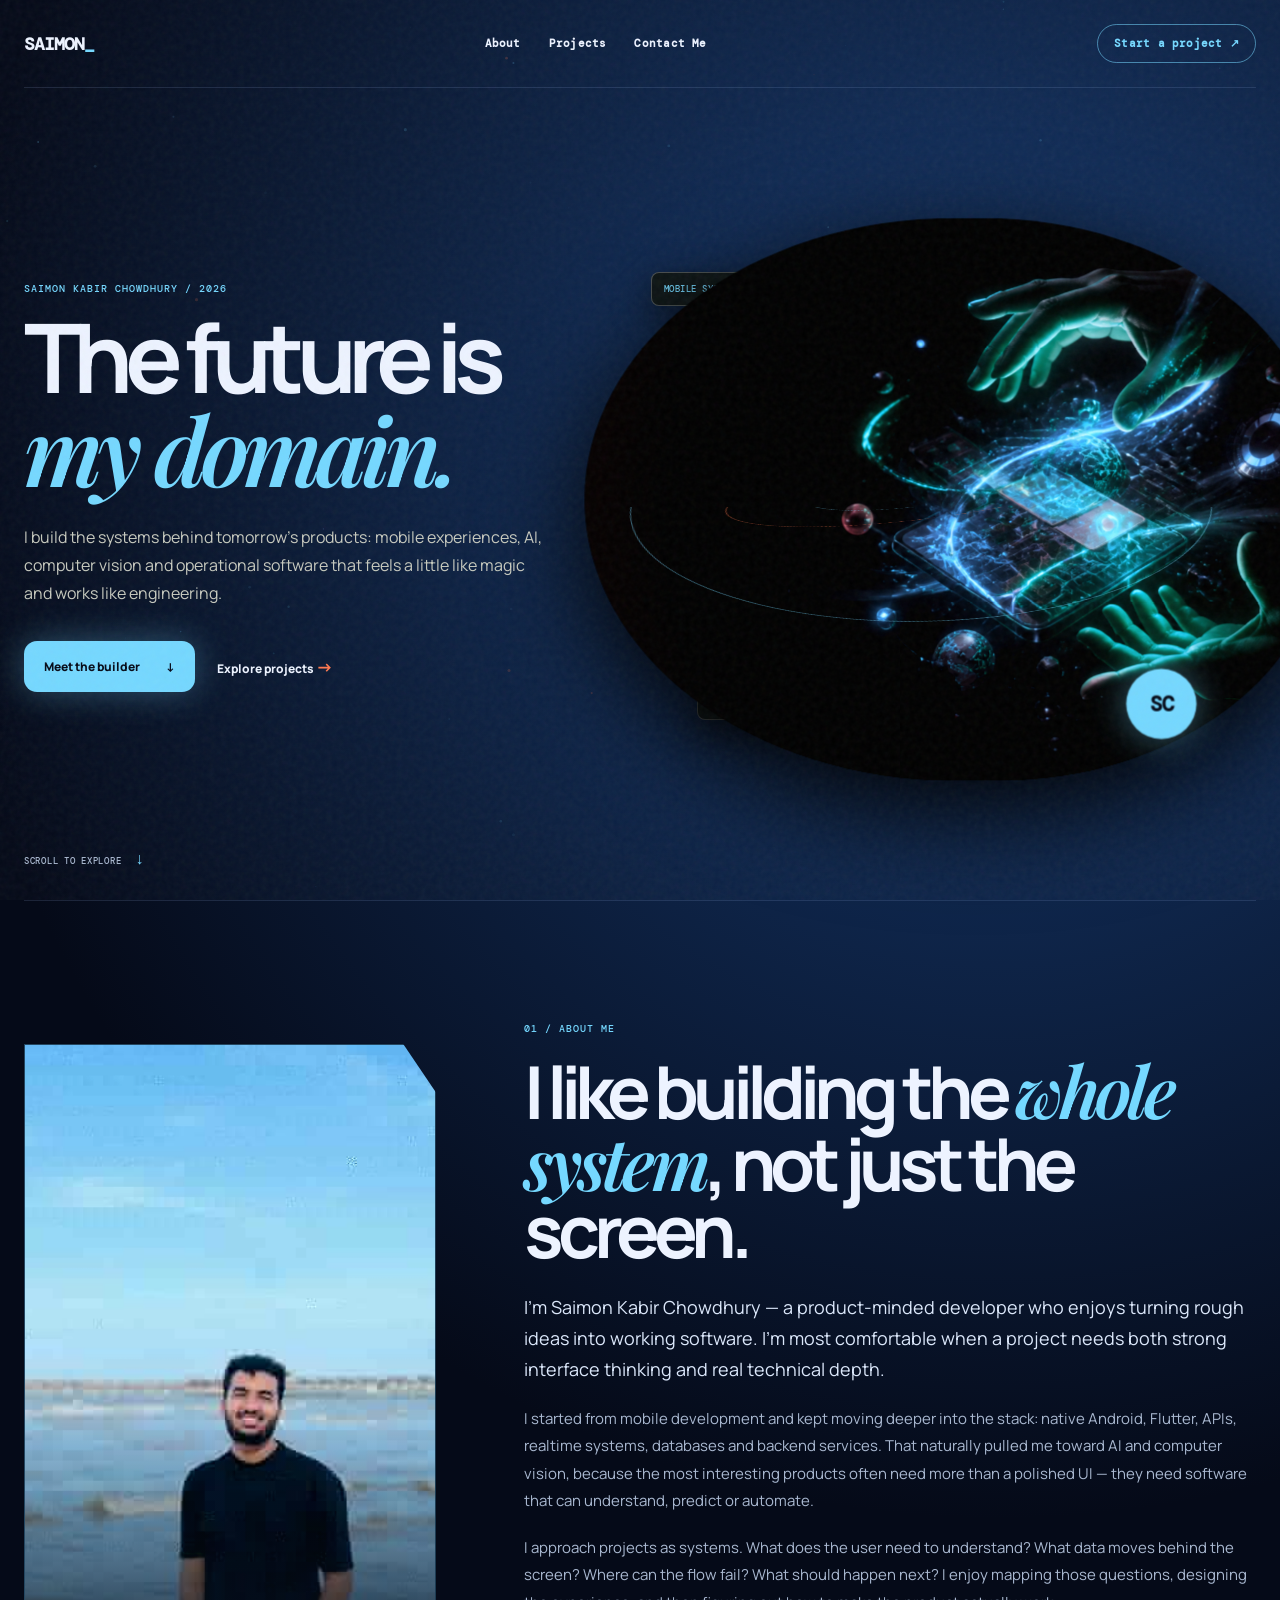
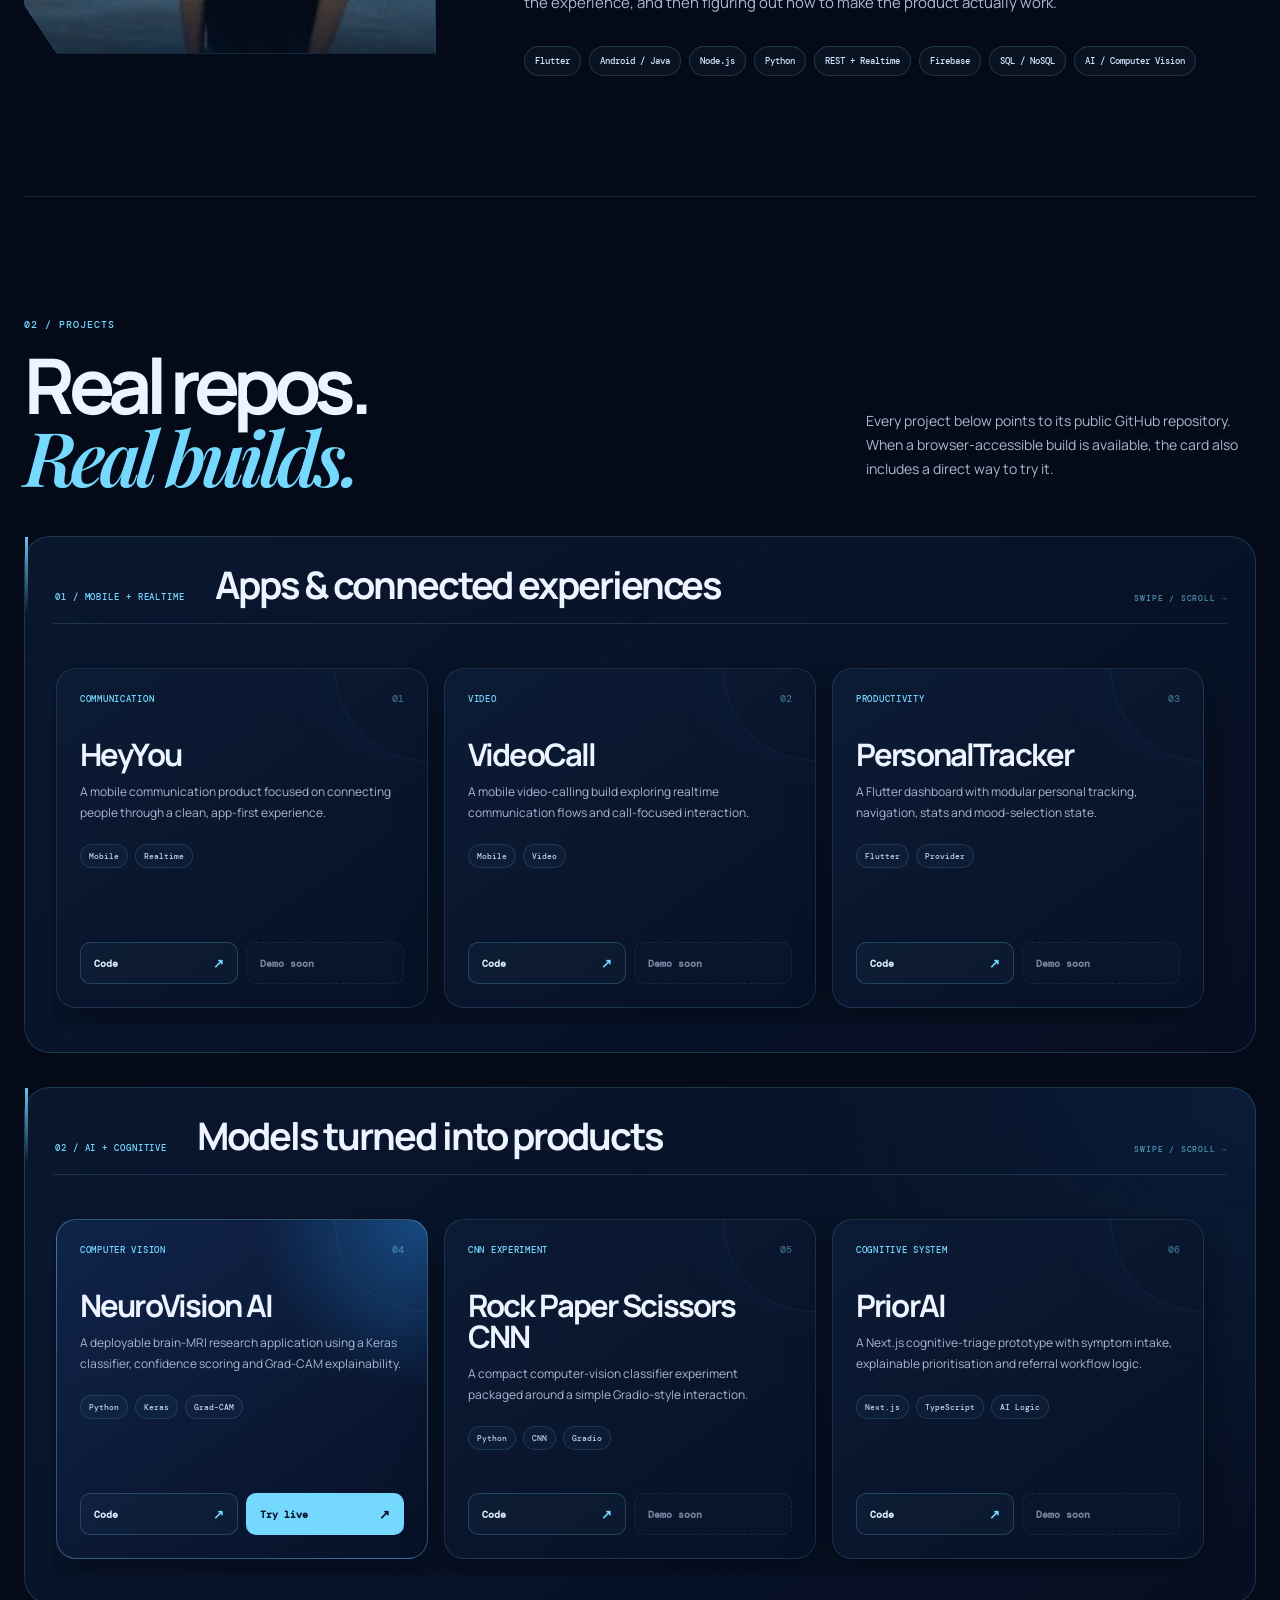
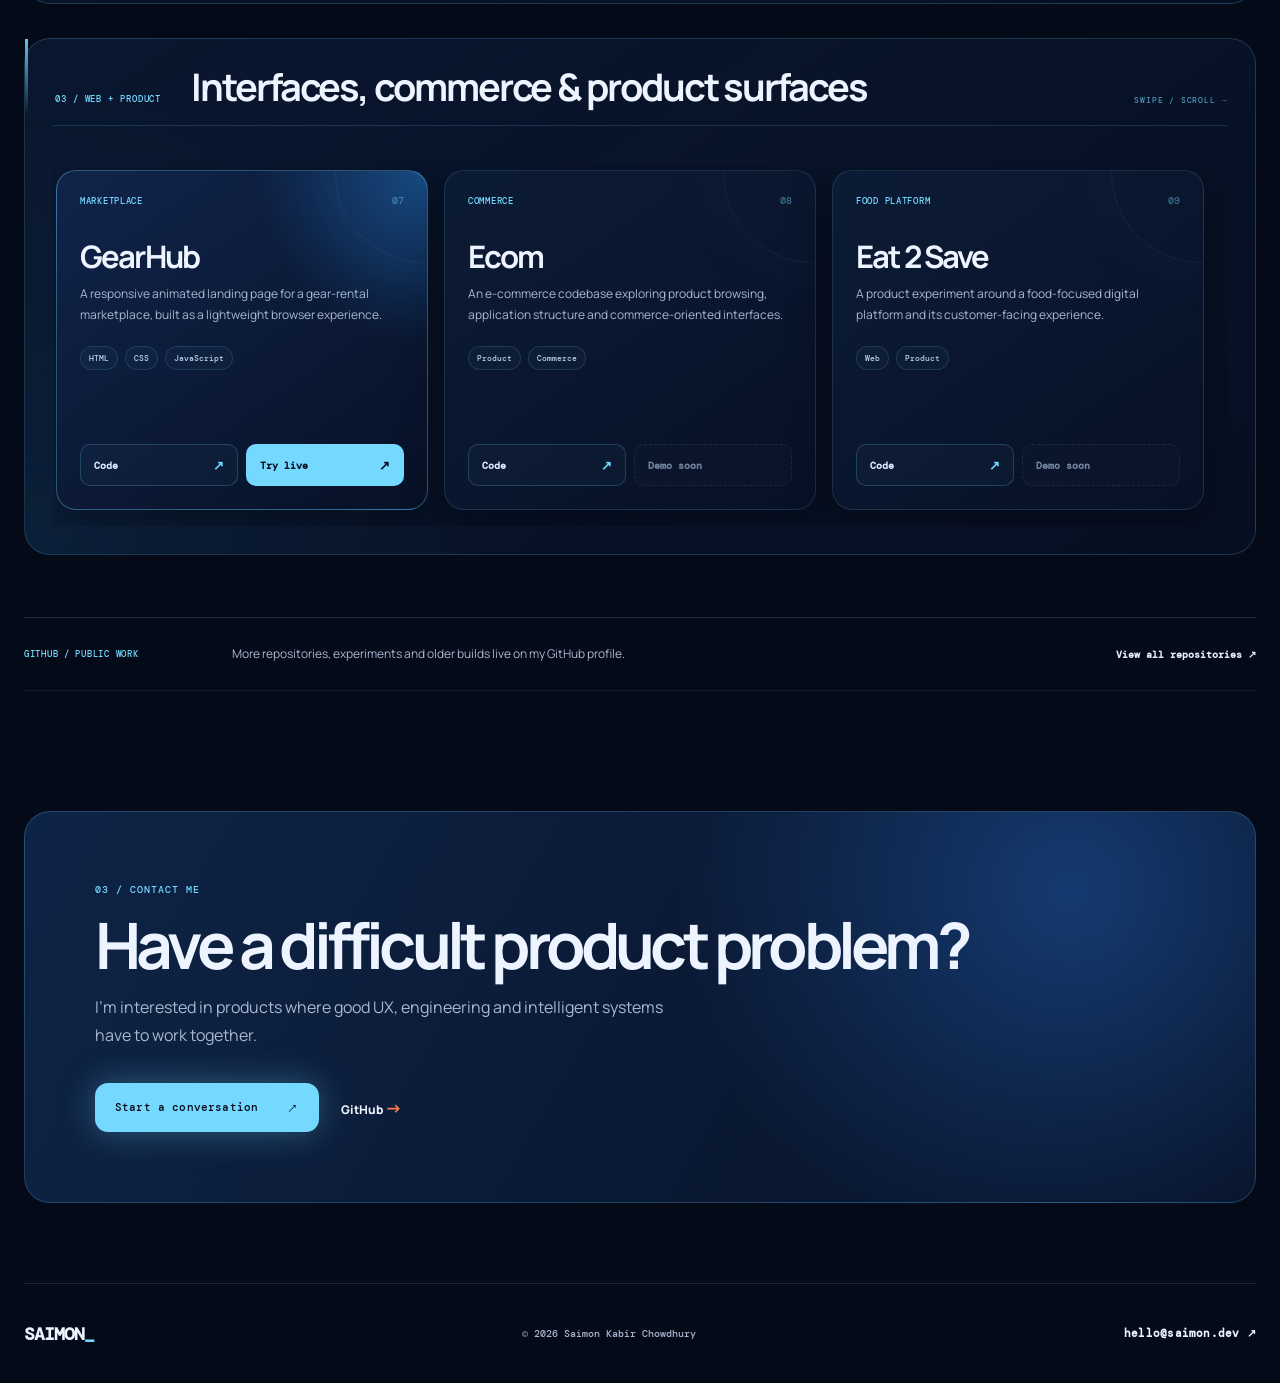
==== index.html @ 830ec218 "Replace SwiftRide nav with Contact Me section" ====
<!doctype html>
<html lang="en">
  <head>
    <meta charset="UTF-8" />
    <meta name="viewport" content="width=device-width, initial-scale=1.0" />
    <meta name="description" content="Saimon Kabir Chowdhury — product systems, mobile engineering, AI and computer vision." />
    <title>Saimon Kabir Chowdhury — The future, made tangible.</title>
    <link rel="preconnect" href="https://fonts.googleapis.com" />
    <link rel="preconnect" href="https://fonts.gstatic.com" crossorigin />
    <link href="https://fonts.googleapis.com/css2?family=DM+Mono:wght@400;500&family=Manrope:wght@400;500;600;700;800&family=Playfair+Display:ital,wght@0,600;1,600&display=swap" rel="stylesheet" />
    <link rel="stylesheet" href="styles.css" />
    <link rel="stylesheet" href="theme.css" />
    <link rel="stylesheet" href="portfolio.css" />
    <link rel="stylesheet" href="penpot-theme.css" />
    <link rel="stylesheet" href="site-fixes.css?v=3" />
    <link rel="stylesheet" href="about-home.css?v=2" />
  </head>
  <body>
    <canvas id="magic-field" aria-hidden="true"></canvas>
    <div class="grain" aria-hidden="true"></div>

    <header class="nav shell">
      <a class="brand" href="#top">SAIMON<span>_</span></a>
      <nav aria-label="Primary navigation">
        <a href="#about">About</a>
        <a href="#projects">Projects</a>
        <a href="#contact">Contact Me</a>
      </nav>
      <a class="nav-cta" href="mailto:hello@saimon.dev">Start a project ↗</a>
    </header>

    <main id="top">
      <section class="hero shell">
        <div class="hero-copy reveal">
          <p class="eyebrow">SAIMON KABIR CHOWDHURY / 2026</p>
          <h1>The future is<br /><em>my domain.</em></h1>
          <p>I build the systems behind tomorrow’s products: mobile experiences, AI, computer vision and operational software that feels a little like magic and works like engineering.</p>
          <div class="hero-actions">
            <a class="button primary" href="#about">Meet the builder <span>↓</span></a>
            <a class="text-link" href="#projects">Explore projects <span>→</span></a>
          </div>
        </div>
        <div class="hero-portal reveal" data-tilt>
          <div class="portal-rings"></div>
          <div class="portal-image"></div>
          <div class="portal-chip chip-one">MOBILE SYSTEMS</div>
          <div class="portal-chip chip-two">APPLIED AI</div>
          <div class="portal-chip chip-three">COMPUTER VISION</div>
          <div class="portal-mark">SC</div>
        </div>
        <div class="scroll-cue">SCROLL TO EXPLORE <span>↓</span></div>
      </section>

      <section id="about" class="story-section shell">
        <div class="story-visual reveal" aria-label="Saimon working, coding and solving product problems">
          <figure class="story-shot story-shot-main">
            <img src="assets/saimon-profile-blue.jpg" alt="Saimon Kabir Chowdhury" />
            <figcaption><span>01</span> Builder</figcaption>
          </figure>
          <figure class="story-shot story-shot-code">
            <img src="assets/about-coding.jpg" alt="Saimon coding in a dark workspace" />
            <figcaption><span>02</span> Build</figcaption>
          </figure>
          <figure class="story-shot story-shot-think">
            <img src="assets/about-problem-solving.jpg" alt="Saimon sketching and solving a systems problem" />
            <figcaption><span>03</span> Solve</figcaption>
          </figure>
          <div class="story-crosshair" aria-hidden="true"></div>
        </div>

        <div class="story-copy reveal">
          <p class="eyebrow">01 / ABOUT ME</p>
          <h2>I like building the <em>whole system</em>, not just the screen.</h2>
          <p class="story-lead">I’m Saimon Kabir Chowdhury — a product-minded developer who enjoys turning rough ideas into working software. I’m most comfortable when a project needs both strong interface thinking and real technical depth.</p>
          <p>I started from mobile development and kept moving deeper into the stack: native Android, Flutter, APIs, realtime systems, databases and backend services. That naturally pulled me toward AI and computer vision, because the most interesting products often need more than a polished UI — they need software that can understand, predict or automate.</p>
          <p>I approach projects as systems. What does the user need to understand? What data moves behind the screen? Where can the flow fail? What should happen next? I enjoy mapping those questions, designing the experience, and then figuring out how to make the product actually work.</p>

          <div class="story-stack" aria-label="Core technologies">
            <span>Flutter</span><span>Android / Java</span><span>Node.js</span><span>Python</span><span>REST + Realtime</span><span>Firebase</span><span>SQL / NoSQL</span><span>AI / Computer Vision</span>
          </div>

          <div class="story-principles">
            <div><b>Product first</b><span>Start with the decision the user is trying to make.</span></div>
            <div><b>Systems thinking</b><span>Connect interface, data, logic and operations.</span></div>
            <div><b>Useful AI</b><span>Use intelligence where it makes the product clearer or more capable.</span></div>
          </div>
        </div>
      </section>

      <section id="projects" class="projects-home shell">
        <div class="section-intro reveal">
          <div>
            <p class="eyebrow">02 / PROJECTS</p>
            <h2>Real repos.<br /><em>Real builds.</em></h2>
          </div>
          <p>Every project below points to its public GitHub repository. When a browser-accessible build is available, the card also includes a direct way to try it.</p>
        </div>

        <div class="project-lanes">
          <section class="project-lane reveal">
            <div class="project-lane-head">
              <span>01 / MOBILE + REALTIME</span>
              <h3>Apps &amp; connected experiences</h3>
            </div>
            <div class="repo-card-grid">
              <article class="repo-card">
                <div class="repo-card-top"><span>COMMUNICATION</span><b>01</b></div>
                <h4>HeyYou</h4>
                <p>A mobile communication product focused on connecting people through a clean, app-first experience.</p>
                <div class="repo-tags"><span>Mobile</span><span>Realtime</span></div>
                <div class="repo-actions">
                  <a href="https://github.com/SaimonKabirChowdhury/HeyYou" target="_blank" rel="noreferrer">Code <span>↗</span></a>
                  <span class="repo-action-disabled">Demo soon</span>
                </div>
              </article>

              <article class="repo-card">
                <div class="repo-card-top"><span>VIDEO</span><b>02</b></div>
                <h4>VideoCall</h4>
                <p>A mobile video-calling build exploring realtime communication flows and call-focused interaction.</p>
                <div class="repo-tags"><span>Mobile</span><span>Video</span></div>
                <div class="repo-actions">
                  <a href="https://github.com/SaimonKabirChowdhury/VideoCall" target="_blank" rel="noreferrer">Code <span>↗</span></a>
                  <span class="repo-action-disabled">Demo soon</span>
                </div>
              </article>

              <article class="repo-card">
                <div class="repo-card-top"><span>PRODUCTIVITY</span><b>03</b></div>
                <h4>PersonalTracker</h4>
                <p>A Flutter dashboard with modular personal tracking, navigation, stats and mood-selection state.</p>
                <div class="repo-tags"><span>Flutter</span><span>Provider</span></div>
                <div class="repo-actions">
                  <a href="https://github.com/SaimonKabirChowdhury/PersonalTracker" target="_blank" rel="noreferrer">Code <span>↗</span></a>
                  <span class="repo-action-disabled">Demo soon</span>
                </div>
              </article>
            </div>
          </section>

          <section class="project-lane reveal">
            <div class="project-lane-head">
              <span>02 / AI + COGNITIVE</span>
              <h3>Models turned into products</h3>
            </div>
            <div class="repo-card-grid">
              <article class="repo-card repo-card-featured">
                <div class="repo-card-top"><span>COMPUTER VISION</span><b>04</b></div>
                <h4>NeuroVision AI</h4>
                <p>A deployable brain-MRI research application using a Keras classifier, confidence scoring and Grad-CAM explainability.</p>
                <div class="repo-tags"><span>Python</span><span>Keras</span><span>Grad-CAM</span></div>
                <div class="repo-actions">
                  <a href="https://github.com/SaimonKabirChowdhury/Brain-MRI" target="_blank" rel="noreferrer">Code <span>↗</span></a>
                  <a class="repo-action-live" href="https://brain-mri-6gtmdqdrmrgwaatrljnrlt.streamlit.app/" target="_blank" rel="noreferrer">Try live <span>↗</span></a>
                </div>
              </article>

              <article class="repo-card">
                <div class="repo-card-top"><span>CNN EXPERIMENT</span><b>05</b></div>
                <h4>Rock Paper Scissors CNN</h4>
                <p>A compact computer-vision classifier experiment packaged around a simple Gradio-style interaction.</p>
                <div class="repo-tags"><span>Python</span><span>CNN</span><span>Gradio</span></div>
                <div class="repo-actions">
                  <a href="https://github.com/SaimonKabirChowdhury/RockPaperScissorCnn" target="_blank" rel="noreferrer">Code <span>↗</span></a>
                  <span class="repo-action-disabled">Demo soon</span>
                </div>
              </article>

              <article class="repo-card">
                <div class="repo-card-top"><span>COGNITIVE SYSTEM</span><b>06</b></div>
                <h4>PriorAI</h4>
                <p>A Next.js cognitive-triage prototype with symptom intake, explainable prioritisation and referral workflow logic.</p>
                <div class="repo-tags"><span>Next.js</span><span>TypeScript</span><span>AI Logic</span></div>
                <div class="repo-actions">
                  <a href="https://github.com/SaimonKabirChowdhury/PriorAI-NextJS" target="_blank" rel="noreferrer">Code <span>↗</span></a>
                  <span class="repo-action-disabled">Demo soon</span>
                </div>
              </article>
            </div>
          </section>

          <section class="project-lane reveal">
            <div class="project-lane-head">
              <span>03 / WEB + PRODUCT</span>
              <h3>Interfaces, commerce &amp; product surfaces</h3>
            </div>
            <div class="repo-card-grid">
              <article class="repo-card repo-card-featured">
                <div class="repo-card-top"><span>MARKETPLACE</span><b>07</b></div>
                <h4>GearHub</h4>
                <p>A responsive animated landing page for a gear-rental marketplace, built as a lightweight browser experience.</p>
                <div class="repo-tags"><span>HTML</span><span>CSS</span><span>JavaScript</span></div>
                <div class="repo-actions">
                  <a href="https://github.com/SaimonKabirChowdhury/GearHub" target="_blank" rel="noreferrer">Code <span>↗</span></a>
                  <a class="repo-action-live" href="https://raw.githack.com/SaimonKabirChowdhury/GearHub/main/index.html" target="_blank" rel="noreferrer">Try live <span>↗</span></a>
                </div>
              </article>

              <article class="repo-card">
                <div class="repo-card-top"><span>COMMERCE</span><b>08</b></div>
                <h4>Ecom</h4>
                <p>An e-commerce codebase exploring product browsing, application structure and commerce-oriented interfaces.</p>
                <div class="repo-tags"><span>Product</span><span>Commerce</span></div>
                <div class="repo-actions">
                  <a href="https://github.com/SaimonKabirChowdhury/Ecom" target="_blank" rel="noreferrer">Code <span>↗</span></a>
                  <span class="repo-action-disabled">Demo soon</span>
                </div>
              </article>

              <article class="repo-card">
                <div class="repo-card-top"><span>FOOD PLATFORM</span><b>09</b></div>
                <h4>Eat 2 Save</h4>
                <p>A product experiment around a food-focused digital platform and its customer-facing experience.</p>
                <div class="repo-tags"><span>Web</span><span>Product</span></div>
                <div class="repo-actions">
                  <a href="https://github.com/SaimonKabirChowdhury/eat-2-save" target="_blank" rel="noreferrer">Code <span>↗</span></a>
                  <span class="repo-action-disabled">Demo soon</span>
                </div>
              </article>
            </div>
          </section>
        </div>

        <div class="github-note reveal">
          <span>GITHUB / PUBLIC WORK</span>
          <p>More repositories, experiments and older builds live on my GitHub profile.</p>
          <a href="https://github.com/SaimonKabirChowdhury" target="_blank" rel="noreferrer">View all repositories ↗</a>
        </div>
      </section>

      <section id="contact" class="home-cta shell reveal">
        <p class="eyebrow">03 / CONTACT ME</p>
        <h2>Have a difficult product problem?</h2>
        <p>I’m interested in products where good UX, engineering and intelligent systems have to work together.</p>
        <div class="hero-actions">
          <a class="button primary" href="mailto:hello@saimon.dev">Start a conversation <span>↗</span></a>
          <a class="text-link" href="https://github.com/SaimonKabirChowdhury">GitHub <span>→</span></a>
        </div>
      </section>
    </main>

    <footer class="shell">
      <a class="brand" href="#top">SAIMON<span>_</span></a>
      <p>© 2026 Saimon Kabir Chowdhury</p>
      <a href="mailto:hello@saimon.dev">hello@saimon.dev ↗</a>
    </footer>

    <script src="script.js?v=3"></script>
  </body>
</html>
---- styles.css ----
:root{--void:#070906;--panel:#10150e;--paper:#e9e6dc;--acid:#dfff31;--orange:#ff6a24;--blue:#8dc4ff;--line:#ffffff20;--muted:#a9aea0}*{box-sizing:border-box}html{scroll-behavior:smooth}body{margin:0;background:var(--void);color:var(--paper);font-family:Manrope,Arial,sans-serif;overflow-x:hidden}#magic-field{position:fixed;inset:0;width:100%;height:100%;pointer-events:none;z-index:-2;opacity:.55}.grain{position:fixed;inset:0;z-index:20;pointer-events:none;opacity:.16;background-image:url("data:image/svg+xml,%3Csvg viewBox='0 0 180 180' xmlns='http://www.w3.org/2000/svg'%3E%3Cfilter id='n'%3E%3CfeTurbulence type='fractalNoise' baseFrequency='.85' numOctaves='3' stitchTiles='stitch'/%3E%3C/filter%3E%3Crect width='100%25' height='100%25' filter='url(%23n)' opacity='.32'/%3E%3C/svg%3E")}.shell{width:min(1240px,calc(100% - 48px));margin:auto}.nav{height:88px;display:flex;justify-content:space-between;align-items:center;border-bottom:1px solid var(--line);position:relative;z-index:10}.brand{font:700 18px/1 "DM Mono",monospace;letter-spacing:-1px;color:var(--paper);text-decoration:none}.brand span{color:var(--acid)}nav{display:flex;gap:28px}nav a,.nav-cta,footer a{font:700 11px/1.2 "DM Mono",monospace;letter-spacing:.02em;color:var(--paper);text-decoration:none}.nav-cta{border:1px solid #dfff3180;padding:12px 16px;border-radius:99px;color:var(--acid)}.hero{min-height:calc(100vh - 88px);display:grid;grid-template-columns:.92fr 1.08fr;align-items:center;position:relative;padding:55px 0 70px}.eyebrow{margin:0 0 18px;color:var(--acid);font:500 10px/1.5 "DM Mono",monospace;letter-spacing:.1em}.hero h1{font-size:clamp(55px,7.5vw,108px);line-height:.9;letter-spacing:-.09em;margin:0 0 28px;position:relative;z-index:2}.hero h1 em,.manifesto h2 em,.section-intro h2 em,.about h2 em{font:italic 600 .98em/1 "Playfair Display",Georgia,serif;letter-spacing:-.065em;color:var(--acid)}.hero-copy>p:not(.eyebrow){max-width:520px;color:#c7cabf;font-size:16px;line-height:1.75;position:relative;z-index:2}.hero-actions{display:flex;gap:22px;align-items:center;margin-top:34px;position:relative;z-index:2}.button{display:inline-flex;gap:26px;align-items:center;padding:17px 20px;border-radius:13px;text-decoration:none;font-size:12px;font-weight:800}.primary{background:var(--acid);color:var(--void);box-shadow:0 0 35px #dfff3140}.text-link{color:var(--paper);font-size:12px;font-weight:800;text-decoration:none}.text-link span{color:var(--orange);font-size:17px}.hero-portal{height:630px;position:relative;perspective:1200px;transform-style:preserve-3d}.portal-image{position:absolute;inset:9% -8% 5% 1%;background:linear-gradient(90deg,var(--void) 0%,transparent 32%),url('assets/hero-domain-magic.png') 65% center/cover;border-radius:50% 46% 44% 50%;filter:saturate(1.12) contrast(1.06);transform:translateZ(45px);box-shadow:inset 0 0 90px var(--void),0 30px 100px #000}.portal-rings,.portal-rings:before,.portal-rings:after{position:absolute;inset:7%;border:1px solid #dfff3150;border-radius:50%;content:"";transform:rotateX(67deg) rotateZ(-18deg);animation:orbit 15s linear infinite}.portal-rings:before{inset:15%;animation-duration:10s;border-color:#ff6a2460}.portal-rings:after{inset:29%;animation-direction:reverse;animation-duration:7s}.portal-chip{position:absolute;border:1px solid #ffffff42;background:#10150ed6;backdrop-filter:blur(10px);padding:10px 12px;border-radius:8px;color:var(--acid);font:500 9px "DM Mono",monospace;letter-spacing:.06em;z-index:2;box-shadow:0 12px 35px #0008}.chip-one{top:16%;left:9%;animation:float 4s ease-in-out infinite}.chip-two{right:0;top:45%;animation:float 4.5s ease-in-out -1.5s infinite}.chip-three{bottom:13%;left:16%;color:var(--orange);animation:float 5.5s ease-in-out -.6s infinite}.portal-mark{position:absolute;right:12%;bottom:13%;width:65px;height:65px;border-radius:50%;display:grid;place-items:center;background:var(--acid);color:var(--void);font:700 19px "DM Mono",monospace;z-index:3;transform:translateZ(90px);box-shadow:0 0 36px #dfff3177}.scroll-cue{position:absolute;bottom:31px;left:0;font:500 9px "DM Mono",monospace;letter-spacing:.08em;color:var(--muted)}.scroll-cue span{color:var(--acid);font-size:16px;margin-left:8px}.manifesto{padding:175px 0 135px;border-top:1px solid var(--line)}.manifesto h2{font-size:clamp(44px,6.8vw,94px);letter-spacing:-.08em;line-height:.94;margin:0;max-width:1050px}.manifesto-copy{max-width:535px;margin:45px 0 0 auto;color:var(--muted);line-height:1.8;font-size:16px}.case-study{padding:110px 0;border-top:1px solid var(--line)}.section-intro{display:flex;justify-content:space-between;gap:40px;align-items:flex-end;margin-bottom:42px}.section-intro h2{font-size:clamp(48px,6vw,82px);line-height:.9;letter-spacing:-.08em;margin:0}.section-intro h2 span{color:var(--acid);font-size:.22em;vertical-align:top;margin-left:7px}.section-intro>p{max-width:390px;line-height:1.7;color:var(--muted);font-size:14px}.case-hero{position:relative;overflow:hidden;min-height:385px;padding:50px;border:1px solid #dfff3145;border-radius:25px;background:radial-gradient(circle at 77% 50%,#334114 0%,#151b0f 29%,#0d100b 65%);transform-style:preserve-3d}.case-hero-copy{max-width:500px;position:relative;z-index:2;transform:translateZ(30px)}.case-kicker{font:500 10px "DM Mono",monospace;color:var(--acid);letter-spacing:.08em}.case-hero h3{font-size:clamp(34px,4.4vw,64px);letter-spacing:-.07em;line-height:.95;margin:18px 0}.case-hero p:not(.case-kicker){color:#c7cabf;line-height:1.7;font-size:14px}.tags{display:flex;flex-wrap:wrap;gap:7px;margin-top:25px}.tags span{border:1px solid #ffffff2e;border-radius:99px;padding:7px 9px;font:500 9px "DM Mono",monospace;color:#c7cabf}.mini-map{position:absolute;right:3%;top:8%;width:46%;height:90%;background-color:#b6bcb0;background-image:linear-gradient(28deg,transparent 0 40%,#f4f0e3 41% 46%,transparent 47% 100%),linear-gradient(115deg,transparent 0 43%,#f4f0e3 44% 49%,transparent 50% 100%),linear-gradient(160deg,transparent 0 54%,#dfeb5c 55% 58%,transparent 59% 100%);transform:rotate(-8deg) translateZ(12px);border-radius:35px;opacity:.85}.mini-map:after{content:"";position:absolute;inset:15%;border:3px solid var(--orange);border-color:var(--orange) transparent transparent var(--orange);border-radius:65% 34% 50% 38%;transform:rotate(22deg)}.pin{position:absolute;width:25px;height:25px;border-radius:50% 50% 50% 0;transform:rotate(-45deg);z-index:2}.rider-pin{background:var(--orange);top:30%;right:28%}.driver-pin{background:var(--acid);bottom:22%;left:29%}.map-label{position:absolute;left:26%;top:37%;padding:10px 13px;background:#0d100bdc;color:var(--acid);font:500 9px "DM Mono",monospace;border-radius:9px;z-index:3}.map-label b{color:#fff;font-size:11px}.case-grid{display:grid;grid-template-columns:repeat(3,1fr);margin:20px 0 110px;border:1px solid var(--line);border-radius:20px;overflow:hidden}.case-grid article{padding:28px;min-height:200px;border-right:1px solid var(--line)}.case-grid article:last-child{border:0}.case-grid b{color:var(--orange);font:500 12px "DM Mono",monospace}.case-grid h3{margin:42px 0 10px;font-size:21px;letter-spacing:-.05em}.case-grid p{margin:0;font-size:13px;line-height:1.7;color:var(--muted)}.screen-heading{max-width:670px;margin-bottom:45px}.screen-heading h3{font-size:clamp(34px,4vw,55px);letter-spacing:-.07em;line-height:.95;margin:0 0 18px}.screen-heading>p:last-child{color:var(--muted);font-size:14px;line-height:1.7}.screen-gallery{display:grid;grid-template-columns:repeat(3,1fr);gap:38px 20px;perspective:1200px}.phone-wrap{min-width:0}.phone-wrap>p{font:500 9px "DM Mono",monospace;letter-spacing:.07em;color:var(--acid);margin:0 0 10px}.phone-wrap>strong{display:block;margin-top:13px;font-size:13px;letter-spacing:-.02em}.phone{height:470px;border:7px solid #30352c;border-radius:30px;overflow:hidden;background:#f3f1e9;color:#171a16;box-shadow:0 28px 45px #0008;position:relative}.phone-top{padding:11px 16px 6px;font:500 8px "DM Mono",monospace;display:flex;justify-content:space-between}.phone h4{font-size:22px;letter-spacing:-.07em;margin:19px 18px}.phone small{margin:23px 18px 9px;display:block;font:500 8px "DM Mono",monospace;color:#5d6856}.searchbar{margin:0 15px;padding:14px;border:1px solid #ccd0c5;border-radius:11px;color:#677162;font-size:11px}.place{margin:0 18px;padding:13px 0;border-bottom:1px solid #d8dbd2;font-size:11px;font-weight:700;line-height:1.6}.place em{font-style:normal;font-weight:400;color:#6e776c;font-size:9px}.bottom-tabs{position:absolute;bottom:0;width:100%;display:flex;justify-content:space-around;padding:14px;background:#fff;border-top:1px solid #dde0d6;font-size:15px}.bottom-tabs b:first-child{color:var(--orange)}.map-phone{background:#eef1e7}.fake-map{height:100%;position:relative;background-color:#c4cabd;background-image:linear-gradient(27deg,transparent 0 41%,#f4f4ed 42% 47%,transparent 48%),linear-gradient(115deg,transparent 0 35%,#f4f4ed 36% 42%,transparent 43%),linear-gradient(0deg,transparent 0 59%,#f4f4ed 60% 65%,transparent 66%)}.road{position:absolute;width:110%;height:7px;background:#f6f4ed;left:-8%;border-radius:99px}.r1{top:40%;transform:rotate(42deg)}.r2{top:61%;transform:rotate(-30deg)}.p-lime{width:18px;height:18px;background:var(--acid);left:34%;top:37%}.p-orange{width:20px;height:20px;background:var(--orange);right:29%;bottom:27%}.ride-sheet{position:absolute;bottom:0;width:100%;background:#fff;border-radius:22px 22px 0 0;padding:15px}.ride-sheet small,.driver-sheet small{margin:0;color:var(--orange)}.ride-sheet h4,.driver-sheet h4{margin:8px 0 13px;font-size:19px}.ride-row{display:flex;justify-content:space-between;border:1px solid #dee2d9;border-radius:10px;padding:10px;margin:7px 0;font-size:10px}.ride-row span{color:#6c756a;font-size:9px}.ride-row.active{border:2px solid var(--acid);background:#f8fbe7}.ride-sheet button,.driver-sheet button,.exception button{border:0;width:100%;margin-top:10px;padding:12px;border-radius:9px;background:var(--acid);font-size:10px;font-weight:800}.darkmap{background-color:#70786d}.car-dot{position:absolute;top:45%;right:27%;width:15px;height:15px;border:4px solid #fff;border-radius:50%;background:#121510;box-shadow:0 0 0 4px #dfff318c}.arrival p,.driver-sheet p{font-size:9px;margin:0;color:#66705e}.avatar{position:absolute;right:20px;top:16px;width:36px;height:36px;border-radius:50%;display:grid;place-items:center;background:var(--orange);color:#fff;font-weight:800}.traffic{background-color:#69735f}.trip-actions{display:flex;justify-content:space-between;text-align:center;font-size:16px}.trip-actions b{display:flex;flex-direction:column;gap:4px;font-size:17px}.trip-actions em{font:500 8px "DM Mono",monospace;font-style:normal}.driver-phone{background:#1d211b;color:#fff}.turn{height:78px;background:#f5f3ea;color:#171a16;padding:18px;font-size:25px;font-weight:800;display:flex;gap:12px}.turn span{font-size:12px}.turn small{margin:0;color:#5b6559;font-size:9px}.driver-map{height:230px;background-color:#3d483a}.nav-arrow{position:absolute;left:48%;top:45%;color:var(--acid);font-size:24px}.driver-sheet{position:absolute;bottom:0;width:100%;padding:16px;background:#171a16}.otp{margin:8px 0;padding:9px;border:1px solid #ffffff3d;border-radius:7px;color:var(--acid);font:500 14px "DM Mono",monospace;letter-spacing:.18em}.ops-panel{height:470px;background:#e8ede4;color:#111510;border:6px solid #30352c;border-radius:17px;overflow:hidden;box-shadow:0 28px 45px #0008}.ops-top{height:47px;background:#111510;color:#fff;display:flex;align-items:center;justify-content:space-between;padding:0 13px;font:500 8px "DM Mono",monospace}.ops-top span{color:var(--acid)}.ops-map{height:270px;position:relative;background-color:#b7c0ae;background-image:linear-gradient(32deg,transparent 0 43%,#fff 44% 49%,transparent 50%),linear-gradient(120deg,transparent 0 37%,#fff 38% 43%,transparent 44%)}.o-pin{position:absolute;width:12px;height:12px;border-radius:50%;background:var(--orange);z-index:2}.o-pin.a{top:26%;left:23%}.o-pin.b{top:58%;left:49%;background:var(--acid)}.o-pin.c{top:40%;right:24%;background:#5779ed}.o-pin.d{bottom:20%;right:38%;background:#111510}.ops-route{position:absolute;width:50%;height:36%;left:27%;top:30%;border:3px dashed var(--orange);border-left:0;border-bottom:0;border-radius:40%;transform:rotate(25deg)}.exception{padding:12px;background:#fff;height:145px;display:flex;flex-direction:column}.exception small{margin:0;color:var(--orange);font:500 8px "DM Mono",monospace}.exception b{font-size:12px;margin:5px 0}.exception span{font-size:8px;color:#64705f}.exception button{width:123px;margin-top:9px;padding:8px}.flow-board{margin-top:120px;padding:43px;border-radius:22px;background:linear-gradient(115deg,#181e14,#10140e);border:1px solid #dfff3138;display:grid;grid-template-columns:.8fr 1.2fr;gap:50px}.flow-board h3{font-size:33px;line-height:1;letter-spacing:-.06em;margin:0}.flow-board ol{list-style:none;padding:0;margin:0;counter-reset:flow}.flow-board li{border-top:1px solid #ffffff25;padding:13px 0;display:grid;grid-template-columns:100px 1fr;gap:15px;color:var(--muted);font-size:12px;line-height:1.6}.flow-board li b{color:var(--acid);font:500 10px "DM Mono",monospace}.archive{padding:125px 0;border-top:1px solid var(--line)}.archive-grid{display:grid;grid-template-columns:repeat(4,1fr);border-top:1px solid var(--line);border-left:1px solid var(--line)}.archive-grid span{padding:18px 12px;border-right:1px solid var(--line);border-bottom:1px solid var(--line);font:500 10px "DM Mono",monospace;color:#b8bcae;transition:.25s}.archive-grid span:hover{background:var(--acid);color:var(--void);transform:translateZ(15px)}.about{padding:55px;margin-bottom:70px;background:var(--orange);color:var(--void);border-radius:28px;display:grid;grid-template-columns:.65fr 1.35fr;gap:60px}.about .eyebrow{color:#1d211b}.about-orb{width:190px;height:190px;display:grid;place-items:center;border:1px solid #12150f;border-radius:50%;font:700 59px "DM Mono",monospace;box-shadow:inset 0 0 50px #fff3}.about h2{font-size:clamp(39px,4.4vw,63px);line-height:.95;letter-spacing:-.08em;margin:0 0 23px}.about h2 em{color:#12150f}.about p:not(.eyebrow){max-width:580px;line-height:1.75;font-size:15px}.about .primary{background:var(--void);color:var(--acid);box-shadow:none}footer{height:100px;display:flex;align-items:center;justify-content:space-between;border-top:1px solid var(--line)}footer p{margin:0;font:500 10px "DM Mono",monospace;color:var(--muted)}.reveal{opacity:0;transform:translateY(24px);transition:opacity .7s ease,transform .7s ease}.reveal.is-visible{opacity:1;transform:none}[data-tilt]{transition:transform .25s ease,box-shadow .25s ease;transform-style:preserve-3d}@keyframes orbit{to{transform:rotateX(67deg) rotateZ(342deg)}}@keyframes float{50%{transform:translateY(-16px) translateX(4px)}}@media(max-width:850px){.hero{grid-template-columns:1fr;padding-top:55px}.hero-portal{height:450px;margin-top:-20px}.portal-image{inset:8% 0 4% 0}.section-intro,.flow-board,.about{grid-template-columns:1fr;display:grid}.section-intro{align-items:start}.section-intro>p{margin:0}.case-grid{margin-bottom:80px}.screen-gallery{grid-template-columns:repeat(2,1fr)}.archive-grid{grid-template-columns:repeat(2,1fr)}}@media(max-width:560px){.shell{width:min(100% - 30px,1240px)}.nav nav{display:none}.nav-cta{font-size:9px;padding:10px}.hero h1{font-size:57px}.hero-portal{height:360px}.portal-chip{transform:scale(.8)}.chip-one{left:0}.chip-two{right:-5%}.manifesto{padding:110px 0 95px}.case-study{padding:85px 0}.case-hero{padding:28px;min-height:470px}.mini-map{width:85%;right:-13%;top:42%;height:55%;opacity:.5}.case-grid,.screen-gallery{grid-template-columns:1fr}.case-grid article{border-right:0;border-bottom:1px solid var(--line);min-height:auto}.case-grid article:last-child{border-bottom:0}.flow-board{padding:28px;gap:30px}.flow-board li{grid-template-columns:76px 1fr}.archive-grid{grid-template-columns:1fr 1fr}.about{padding:30px;gap:30px}.about-orb{width:130px;height:130px;font-size:42px}footer{height:auto;padding:28px 0;gap:17px;flex-wrap:wrap}.hero-actions{flex-wrap:wrap}}
---- theme.css ----
:root{--void:#050a18;--panel:#0b1730;--paper:#edf3ff;--acid:#75d8ff;--orange:#ff7950;--blue:#5b8cff;--line:#a8c8ff24;--muted:#a9b8d0}.nav-cta{border-color:#75d8ff8c}.primary{box-shadow:0 0 35px #75d8ff55}.portal-rings,.portal-rings:before,.portal-rings:after{border-color:#75d8ff70}.portal-rings:before{border-color:#ff795077}.portal-image{filter:hue-rotate(144deg) saturate(.84) contrast(1.12)}.portal-mark{box-shadow:0 0 36px #75d8ff77}.case-hero{border-color:#75d8ff66;background:radial-gradient(circle at 77% 50%,#163a70 0%,#0b1730 35%,#050a18 74%)}.flow-board{background:linear-gradient(115deg,#102c55,#071225);border-color:#75d8ff55}.car-dot{box-shadow:0 0 0 4px #75d8ff8c}.intelligence{padding:115px 0;border-top:1px solid var(--line)}.intelligence-grid{display:grid;grid-template-columns:repeat(3,1fr);gap:18px}.intelligence-grid article{min-height:360px;padding:24px;border:1px solid var(--line);border-radius:20px;background:linear-gradient(145deg,#101d38,#081226);overflow:hidden;position:relative}.intelligence-grid article>span{color:var(--orange);font:500 11px "DM Mono",monospace}.intelligence-grid h3{margin:28px 0 10px;font-size:25px;letter-spacing:-.05em;position:relative}.intelligence-grid p{font-size:13px;line-height:1.7;color:var(--muted);max-width:270px;position:relative}.neural-lines{height:140px;margin-top:20px;background:radial-gradient(circle at 18% 48%,#75d8ff 0 3px,transparent 4px),radial-gradient(circle at 48% 23%,#ff7950 0 3px,transparent 4px),radial-gradient(circle at 75% 60%,#75d8ff 0 4px,transparent 5px),linear-gradient(33deg,transparent 0 43%,#75d8ff 44% 45%,transparent 46%),linear-gradient(147deg,transparent 0 47%,#ff7950 48% 49%,transparent 50%);opacity:.9}.vision-frame{height:140px;margin-top:20px;border:1px solid #75d8ff88;background:linear-gradient(135deg,#173c6e,#071225);position:relative}.vision-frame:before,.vision-frame:after{content:"";position:absolute;width:24px;height:24px;border-color:#75d8ff;border-style:solid}.vision-frame:before{left:13px;top:13px;border-width:2px 0 0 2px}.vision-frame:after{right:13px;bottom:13px;border-width:0 2px 2px 0}.vision-frame i{position:absolute;left:37%;top:29%;width:53px;height:53px;border:2px solid var(--orange);border-radius:50%}.vision-frame b{position:absolute;right:12px;top:13px;color:var(--acid);font:500 10px "DM Mono",monospace}.data-stream{height:140px;margin-top:20px;display:flex;gap:9px;align-items:flex-end;border-bottom:1px solid #75d8ff66}.data-stream i{width:17%;background:linear-gradient(var(--acid),#284e95);border-radius:5px 5px 0 0;animation:pulse-bar 2.4s ease-in-out infinite}.data-stream i:nth-child(1){height:30%;animation-delay:-.5s}.data-stream i:nth-child(2){height:65%;animation-delay:-1.2s}.data-stream i:nth-child(3){height:46%;animation-delay:-.7s}.data-stream i:nth-child(4){height:88%;animation-delay:-1.7s}@keyframes pulse-bar{50%{transform:scaleY(.55);transform-origin:bottom}}.swift-page{background:radial-gradient(circle at 72% 8%,#102f60 0,transparent 27%),var(--void)}.swift-hero{min-height:calc(100vh - 88px);display:grid;grid-template-columns:1fr 1fr;gap:80px;align-items:center;padding:55px 0 85px}.swift-hero .reveal{opacity:1;transform:none}.swift-hero h1{font-size:clamp(52px,7vw,98px);letter-spacing:-.09em;line-height:.9;margin:0 0 25px}.swift-hero h1 em,.swift-brief h2 em,.design-system h2 em{font:italic 600 1em "Playfair Display",serif;color:var(--acid)}.swift-hero>div>p:not(.eyebrow){max-width:520px;color:var(--muted);font-size:16px;line-height:1.75}.swift-hero-phone{justify-self:center;width:300px;position:relative;transform-style:preserve-3d}.swift-hero-phone .phone{height:570px;border-color:#5b75a0;box-shadow:0 35px 100px #01050d}.glow-label{position:absolute;right:-74px;bottom:30px;color:var(--acid);font:500 10px "DM Mono",monospace;border:1px solid #75d8ff66;padding:10px;background:#081126e8;transform:translateZ(45px)}.swift-brief{border-top:1px solid var(--line);padding:115px 0;display:grid;grid-template-columns:1fr 1fr;gap:80px}.swift-brief h2{font-size:clamp(42px,5.8vw,78px);line-height:.94;letter-spacing:-.08em;margin:0}.swift-brief>div>p{color:var(--muted);font-size:16px;line-height:1.8;max-width:480px}.swift-brief dl{display:grid;grid-template-columns:60px 1fr;gap:12px 18px;margin:34px 0 0}.swift-brief dt{font:500 28px "DM Mono",monospace;color:var(--acid)}.swift-brief dd{margin:0;align-self:center;color:var(--muted);font-size:12px}.swift-screens{padding:115px 0;border-top:1px solid var(--line)}.journey-tabs{padding:15px 0;border-top:1px solid #75d8ff77;border-bottom:1px solid var(--line);display:flex;justify-content:space-between;margin:58px 0 30px;font:500 10px "DM Mono",monospace}.journey-tabs b{color:var(--acid)}.journey-tabs span{color:var(--muted)}.detailed{grid-template-columns:repeat(4,1fr)}.detailed .phone{height:495px}.phone-wrap>em{display:block;margin-top:5px;color:var(--muted);font-size:11px;line-height:1.5;font-style:normal}.driver-row{grid-template-columns:repeat(3,1fr);max-width:920px}.earnings{padding:15px}.earnings h4{margin:28px 0 15px}.earnings-total{padding:17px;border-radius:12px;background:linear-gradient(120deg,#193b68,#0d1d36);color:var(--acid);font-size:22px;font-weight:800}.earnings-total small{margin:6px 0 0;color:#dbe7ff;font-size:8px}.earn-row{display:grid;grid-template-columns:48px 1fr auto;gap:8px;padding:13px 0;border-bottom:1px solid #ffffff25;font-size:9px}.earn-row b{color:var(--acid)}.earn-row strong{color:#fff}.design-system{padding:100px 0;display:grid;grid-template-columns:1fr 1fr;gap:80px;border-top:1px solid var(--line)}.design-system h2{font-size:clamp(39px,5vw,70px);line-height:.94;letter-spacing:-.08em;margin:0}.token-list{border-top:1px solid #75d8ff77}.token-list p{display:grid;grid-template-columns:100px 1fr;gap:25px;border-bottom:1px solid var(--line);padding:17px 0;margin:0;font-size:13px;line-height:1.6}.token-list b{color:var(--acid)}.token-list span{color:var(--muted)}.ops-case{padding:110px 0}.ops-feature{padding:45px;border-radius:23px;border:1px solid #75d8ff5a;background:linear-gradient(120deg,#0f2547,#071225);display:grid;grid-template-columns:300px 1fr;gap:70px;align-items:center}.ops-feature h3{font-size:clamp(30px,4vw,52px);letter-spacing:-.07em;line-height:.95;margin:13px 0}.ops-feature p:not(.eyebrow){color:var(--muted);font-size:14px;line-height:1.75;max-width:450px}.ops-feature .ops-panel{height:430px}.ops-feature .ops-map{height:230px}@media(max-width:850px){.intelligence-grid,.detailed{grid-template-columns:repeat(2,1fr)}.swift-hero,.swift-brief,.design-system,.ops-feature{grid-template-columns:1fr}.swift-hero{padding-top:70px;gap:40px}.swift-hero-phone{justify-self:start;margin-left:8%}.swift-brief{gap:36px}.ops-feature{gap:40px}.driver-row{grid-template-columns:repeat(2,1fr)}}@media(max-width:560px){.intelligence-grid,.detailed,.driver-row{grid-template-columns:1fr}.swift-hero{min-height:auto;padding:70px 0}.swift-hero-phone{transform:scale(.86);transform-origin:left top;height:520px;margin:0}.swift-brief,.design-system{padding:80px 0}.journey-tabs{display:block;line-height:2}.journey-tabs span{display:block}.ops-feature{padding:25px}.glow-label{right:-24px}.intelligence{padding:85px 0}}
---- portfolio.css ----
body{background:radial-gradient(circle at 78% 10%,#163a70 0,transparent 25%),#050a18}.case-study{display:none}.portfolio-work{padding:115px 0;border-top:1px solid var(--line)}.build-grid{display:grid;grid-template-columns:1.5fr 1fr 1fr;gap:18px;perspective:1200px}.build-card{min-height:430px;border:1px solid #75d8ff4d;border-radius:22px;padding:27px;overflow:hidden;position:relative;text-decoration:none;color:var(--paper);background:linear-gradient(145deg,#0f2446,#071126);display:flex;flex-direction:column;justify-content:flex-end;transform-style:preserve-3d}.build-card:hover{border-color:#75d8ff}.build-card h3{font-size:clamp(30px,3vw,47px);letter-spacing:-.07em;margin:12px 0 10px;position:relative;z-index:1}.build-card h3 span{color:var(--acid);font-size:.48em;margin-left:7px}.build-card>p:not(.eyebrow){max-width:295px;color:var(--muted);font-size:13px;line-height:1.7;position:relative;z-index:1}.build-card .tags{position:relative;z-index:1}.featured{min-height:500px;justify-content:flex-end;background:radial-gradient(circle at 78% 34%,#1c4e88 0,transparent 34%),linear-gradient(145deg,#0e264d,#071127)}.build-phone{position:absolute;right:8%;top:8%;width:190px;height:350px;border:6px solid #6784ac;border-radius:26px;overflow:hidden;transform:rotate(9deg) translateZ(30px);box-shadow:0 25px 55px #000b}.build-phone .mini-sheet{position:absolute;bottom:0;width:100%;padding:14px;background:#f5f8ff;color:#081126;font-size:10px}.build-phone .mini-sheet b,.build-phone .mini-sheet small{display:block}.build-phone .mini-sheet small{color:#3974b8;margin-top:4px}.vision{background:radial-gradient(circle at 50% 32%,#245598 0,transparent 27%),linear-gradient(145deg,#101f3c,#071126)}.vision-orb{height:200px;width:200px;border:1px solid #75d8ff80;border-radius:50%;position:absolute;top:42px;left:50%;transform:translateX(-50%);background:radial-gradient(circle,#75d8ff 0 4%,#1a5597 5% 15%,transparent 16%);box-shadow:0 0 70px #75d8ff45}.vision-orb:before,.vision-orb:after{content:"";position:absolute;inset:18px;border:1px solid #75d8ff66;border-radius:50%;animation:orbit 10s linear infinite}.vision-orb:after{inset:44px;border-color:#ff795077;animation-direction:reverse}.vision-orb i{position:absolute;width:45px;height:45px;border:2px solid #ff7950;border-radius:4px;left:74px;top:73px}.vision-orb b{position:absolute;left:42px;bottom:19px;color:var(--acid);font:500 8px/1.4 "DM Mono",monospace}.tableflow{background:linear-gradient(145deg,#112b52,#0a1428)}.floor-map{position:absolute;inset:0 0 auto;height:245px;background-image:linear-gradient(#75d8ff18 1px,transparent 1px),linear-gradient(90deg,#75d8ff18 1px,transparent 1px);background-size:28px 28px}.floor-map i{position:absolute;width:58px;height:58px;border:1px solid var(--acid);border-radius:50%;background:#0b1d37}.floor-map i:nth-child(1){left:20%;top:25%}.floor-map i:nth-child(2){right:17%;top:42%;width:70px;height:70px;border-color:var(--orange)}.floor-map i:nth-child(3){left:38%;bottom:14%;width:45px;height:45px}.floor-map b{position:absolute;bottom:15px;left:20px;font:500 9px "DM Mono",monospace;color:var(--acid)}@media(max-width:920px){.build-grid{grid-template-columns:1fr 1fr}.featured{grid-column:span 2}.build-card{min-height:390px}}@media(max-width:560px){.build-grid{grid-template-columns:1fr}.featured{grid-column:auto}.build-phone{right:7%;transform:rotate(8deg) scale(.8);transform-origin:top right}.portfolio-work{padding:85px 0}}
---- penpot-theme.css ----
/* Legacy Penpot palette override intentionally disabled.
   The portfolio now inherits the established deep-navy / blue / cyan system
   from theme.css and portfolio.css. Keeping this file present avoids breaking
   existing references while preventing the old lime/coral palette from
   overriding the live site. */
---- site-fixes.css ----
/* Stability + tablet/touch layout overrides for the portfolio homepage. */
html,body{height:auto!important;min-height:100%;overflow-y:auto!important;overflow-x:hidden!important;overscroll-behavior-y:auto;touch-action:pan-y pinch-zoom;-webkit-overflow-scrolling:touch}body{position:relative!important}main{overflow:visible!important}.hero,.portfolio-work,.intelligence,.archive,.about,.story-section,.projects-home{touch-action:pan-y pinch-zoom}[data-tilt]{touch-action:pan-y pinch-zoom}section[id]{scroll-margin-top:96px}

/* Ambient layers never receive touch input. */
#magic-field,.grain,.portal-rings,.portal-rings:before,.portal-rings:after{pointer-events:none!important}

/* Current project layout: each category is one clear visual group. */
.project-lanes{gap:34px!important}.project-lane{position:relative!important;overflow:hidden!important;padding:28px!important;border:1px solid #75d8ff2e!important;border-radius:26px!important;background:linear-gradient(145deg,#0b1a33d9,#071126b8)!important}.project-lane:before{content:"";position:absolute;left:0;top:0;width:3px;height:76px;background:linear-gradient(var(--acid),transparent);opacity:.9}.project-lane-head{margin:0!important;padding:0 0 20px!important;border-bottom:1px solid #75d8ff28!important}.project-lane-head>span{padding-left:2px}.repo-card-grid{gap:16px!important;margin-top:2px}.repo-card{height:100%;min-width:0}.repo-card-top{margin-bottom:34px!important}.repo-actions{grid-template-columns:minmax(0,1fr) minmax(0,1fr)!important}

/* Keep category identity visible while removing the "one giant wall" effect. */
.project-lane:nth-child(2){background:radial-gradient(circle at 100% 0%,#123d6d3d 0,transparent 32%),linear-gradient(145deg,#0b1a33d9,#071126b8)!important}.project-lane:nth-child(3){background:radial-gradient(circle at 0% 100%,#164c7433 0,transparent 35%),linear-gradient(145deg,#0b1a33d9,#071126b8)!important}

/* Touch devices: never make the large About collage sticky. Sticky + large transformed
   children can make Safari/iPad scrolling feel captured even though the page is scrollable. */
@media (hover:none),(pointer:coarse){
  #magic-field{display:none!important}
  [data-tilt]{transform:none!important;will-change:auto!important}
  .hero-portal,.portal-image,.portal-chip,.portal-mark{touch-action:pan-y pinch-zoom!important}
  .story-visual{position:relative!important;top:auto!important}
  .story-shot,.repo-card{transform:none!important;will-change:auto!important;touch-action:pan-y pinch-zoom!important}
  .repo-card:hover{transform:none!important}
}

/* Tablet/iPad portrait and smaller laptops: use a readable two-column project grouping
   and place About visuals above copy rather than pinning one side of the page. */
@media(max-width:1180px){
  .story-section{grid-template-columns:1fr!important;gap:46px!important}
  .story-visual{position:relative!important;top:auto!important;height:620px!important;max-width:900px!important;width:100%!important}
  .story-copy{max-width:820px!important}
  .repo-card-grid{grid-template-columns:repeat(2,minmax(0,1fr))!important}
  .project-lane{padding:24px!important}
  .project-lane-head{align-items:start!important}
}

@media(max-width:700px){
  .project-lane{padding:20px!important;border-radius:20px!important}
  .repo-card-grid{grid-template-columns:1fr!important}
  .repo-actions{grid-template-columns:1fr 1fr!important}
}

@media(max-width:620px){
  .story-visual{height:auto!important}
  .project-lanes{gap:26px!important}
  .project-lane-head{display:grid!important;gap:9px!important}
  .project-lane-head h3{text-align:left!important}
}

/* Closing CTA: use the technical mono face and prevent iPad/Safari from rendering ↗ as an emoji glyph. */
.home-cta .button.primary{font-family:"DM Mono",ui-monospace,SFMono-Regular,Menlo,monospace!important;font-size:11px!important;font-weight:500!important;line-height:1!important;letter-spacing:.015em!important}
.home-cta .button.primary span{font-size:0!important;width:15px;height:15px;display:inline-grid!important;place-items:center;line-height:1!important}
.home-cta .button.primary span::before{content:"→";display:block;font-family:Arial,Helvetica,sans-serif!important;font-size:16px!important;font-weight:400!important;line-height:1!important;transform:rotate(-45deg);transform-origin:center;color:#061123}

/* Project cards: swipeable horizontal lists instead of a fixed grid. */
.project-lane{overflow:visible!important}
.repo-card-grid{display:grid!important;grid-template-columns:none!important;grid-auto-flow:column!important;grid-auto-columns:clamp(300px,31vw,372px)!important;gap:16px!important;width:100%!important;overflow-x:auto!important;overflow-y:hidden!important;padding:4px 3px 16px!important;margin-top:18px!important;scroll-snap-type:x mandatory;scroll-padding-inline:3px;-webkit-overflow-scrolling:touch;overscroll-behavior-inline:contain;touch-action:pan-x pan-y!important;scrollbar-width:thin;scrollbar-color:#75d8ff55 transparent}
.repo-card-grid::-webkit-scrollbar{height:5px}.repo-card-grid::-webkit-scrollbar-track{background:transparent}.repo-card-grid::-webkit-scrollbar-thumb{background:#75d8ff55;border-radius:99px}.repo-card{scroll-snap-align:start;scroll-snap-stop:normal;min-height:340px!important}
.project-lane-head:after{content:"SWIPE / SCROLL  →";display:block;margin-left:auto;color:#75d8ffaa;font:500 8px "DM Mono",monospace;letter-spacing:.1em;white-space:nowrap}

/* Restore the cleaner About layout used before the collage redesign: one strong portrait + editorial copy. */
.story-section{display:grid!important;grid-template-columns:minmax(300px,.72fr) minmax(0,1.28fr)!important;gap:88px!important;align-items:center!important;padding:120px 0!important}
.story-visual{position:relative!important;top:auto!important;display:block!important;height:610px!important;max-width:none!important;width:100%!important;perspective:none!important}
.story-shot-code,.story-shot-think,.story-crosshair{display:none!important}
.story-shot-main{display:block!important;width:100%!important;height:100%!important;margin:0!important;grid-row:auto!important;border-radius:0!important;overflow:hidden!important;clip-path:polygon(0 0,92% 0,100% 8%,100% 100%,8% 100%,0 92%);border:1px solid #75d8ff45!important;box-shadow:0 28px 80px #0008!important}
.story-shot-main:after{background:linear-gradient(180deg,transparent 62%,#04101fd1 100%)!important}
.story-shot-main img{width:100%!important;height:100%!important;object-fit:cover!important;object-position:50% 42%!important;filter:saturate(.9) contrast(1.05)!important}
.story-shot-main figcaption{display:none!important}
.story-copy{padding:0!important;max-width:760px!important}
.story-copy h2{font-size:clamp(48px,5.7vw,82px)!important;line-height:.92!important;letter-spacing:-.082em!important;margin:0 0 28px!important}
.story-copy .story-lead{font-size:17px!important;line-height:1.72!important}
.story-principles{display:none!important}
.story-stack{margin:30px 0 0!important}

@media(max-width:900px){
  .story-section{grid-template-columns:1fr!important;gap:42px!important;padding:86px 0!important}
  .story-visual{height:520px!important;max-width:680px!important}
  .story-copy{max-width:760px!important}
  .repo-card-grid{grid-auto-columns:minmax(280px,82vw)!important}
  .project-lane-head:after{margin-left:0;margin-top:8px}
}

@media(max-width:560px){
  .story-visual{height:430px!important}
  .story-copy h2{font-size:46px!important}
  .repo-card-grid{grid-auto-columns:minmax(270px,88vw)!important}
}
---- about-home.css ----
/* About-led homepage. Intentionally editorial: one strong visual story, one text column, then projects. */
.story-section{padding:125px 0 120px;border-top:1px solid var(--line);display:grid;grid-template-columns:minmax(0,1.08fr) minmax(420px,.92fr);gap:72px;align-items:start}.story-visual{position:sticky;top:112px;height:720px;display:grid;grid-template-columns:1.15fr .85fr;grid-template-rows:1fr 1fr;gap:12px;perspective:1200px}.story-shot{position:relative;margin:0;overflow:hidden;border:1px solid #75d8ff45;background:#071126;box-shadow:0 25px 70px #0008}.story-shot:after{content:"";position:absolute;inset:0;background:linear-gradient(180deg,transparent 58%,#04101fcc 100%);pointer-events:none}.story-shot-main{grid-row:1/3;border-radius:30px 8px 8px 30px}.story-shot-code{border-radius:8px 30px 8px 8px}.story-shot-think{border-radius:8px 8px 30px 8px}.story-shot img{width:100%;height:100%;object-fit:cover;display:block;filter:saturate(.9) contrast(1.04)}.story-shot-main img{object-position:50% 42%}.story-shot figcaption{position:absolute;left:18px;bottom:16px;z-index:2;color:#eaf3ff;font:600 11px Manrope,Arial,sans-serif;letter-spacing:.02em}.story-shot figcaption span{margin-right:8px;color:var(--acid);font:500 9px "DM Mono",monospace}.story-crosshair{position:absolute;left:57.5%;top:50%;width:54px;height:54px;border:1px solid #75d8ff50;border-radius:50%;transform:translate(-50%,-50%);pointer-events:none;box-shadow:0 0 36px #75d8ff22}.story-crosshair:before,.story-crosshair:after{content:"";position:absolute;background:#75d8ff80}.story-crosshair:before{width:86px;height:1px;left:-17px;top:26px}.story-crosshair:after{width:1px;height:86px;left:26px;top:-17px}.story-copy{padding-top:12px}.story-copy h2{font-size:clamp(48px,5.7vw,82px);line-height:.92;letter-spacing:-.082em;margin:0 0 28px}.story-copy h2 em{font:italic 600 .98em/1 "Playfair Display",Georgia,serif;color:var(--acid);letter-spacing:-.065em}.story-copy>p:not(.eyebrow){color:var(--muted);font-size:15px;line-height:1.82;margin:0 0 20px}.story-copy .story-lead{font-size:18px!important;color:#dbe7fa!important;line-height:1.72!important}.story-stack{display:flex;flex-wrap:wrap;gap:8px;margin:31px 0 34px}.story-stack span{border:1px solid #75d8ff30;border-radius:99px;padding:8px 10px;background:#75d8ff0a;color:#cfe6ff;font:500 9px "DM Mono",monospace}.story-principles{border-top:1px solid var(--line)}.story-principles>div{display:grid;grid-template-columns:130px 1fr;gap:22px;padding:17px 0;border-bottom:1px solid var(--line)}.story-principles b{font-size:12px;color:#eaf3ff}.story-principles span{font-size:12px;line-height:1.6;color:var(--muted)}

.projects-home{padding:120px 0;border-top:1px solid var(--line)}.project-lanes{display:grid;gap:64px}.project-lane{display:grid;gap:22px}.project-lane-head{display:flex;justify-content:space-between;align-items:end;gap:30px;padding-bottom:17px;border-bottom:1px solid #75d8ff24}.project-lane-head>span{color:var(--acid);font:500 9px "DM Mono",monospace;letter-spacing:.1em}.project-lane-head h3{margin:0;font-size:clamp(24px,3vw,38px);line-height:1;letter-spacing:-.055em;text-align:right}.repo-card-grid{display:grid;grid-template-columns:repeat(3,minmax(0,1fr));gap:14px}.repo-card{position:relative;min-height:355px;padding:23px;display:flex;flex-direction:column;overflow:hidden;border:1px solid #75d8ff24;border-radius:20px;background:linear-gradient(145deg,#0c1b35,#071126);box-shadow:0 16px 45px #0005;transition:transform .24s ease,border-color .24s ease,background .24s ease}.repo-card:before{content:"";position:absolute;width:180px;height:180px;border:1px solid #75d8ff12;border-radius:50%;right:-90px;top:-90px;box-shadow:0 0 80px #75d8ff0b}.repo-card:hover{transform:translateY(-5px);border-color:#75d8ff62;background:linear-gradient(145deg,#10264a,#071126)}.repo-card-featured{border-color:#75d8ff55;background:radial-gradient(circle at 100% 0%,#174b83 0,transparent 34%),linear-gradient(145deg,#10244a,#071126)}.repo-card-top{position:relative;z-index:1;display:flex;justify-content:space-between;gap:16px;align-items:center;margin-bottom:42px}.repo-card-top span{color:var(--acid);font:500 9px "DM Mono",monospace;letter-spacing:.08em}.repo-card-top b{color:#75d8ff75;font:500 10px "DM Mono",monospace}.repo-card h4{position:relative;z-index:1;margin:0 0 12px;font-size:31px;line-height:1;letter-spacing:-.06em}.repo-card p{position:relative;z-index:1;margin:0;color:var(--muted);font-size:12px;line-height:1.72;max-width:340px}.repo-tags{position:relative;z-index:1;display:flex;flex-wrap:wrap;gap:7px;margin:20px 0 24px}.repo-tags span{padding:6px 8px;border:1px solid #75d8ff25;border-radius:99px;color:#bcd5f1;background:#75d8ff08;font:500 8px "DM Mono",monospace}.repo-actions{position:relative;z-index:1;display:grid;grid-template-columns:1fr 1fr;gap:8px;margin-top:auto}.repo-actions a,.repo-action-disabled{min-height:42px;padding:0 13px;display:flex;align-items:center;justify-content:space-between;border-radius:10px;font:700 10px "DM Mono",monospace;text-decoration:none}.repo-actions a{border:1px solid #75d8ff35;color:#dbeaff;background:#75d8ff08;transition:border-color .2s ease,background .2s ease,color .2s ease}.repo-actions a:hover{border-color:#75d8ff90;background:#75d8ff15}.repo-actions a span{color:var(--acid);font-size:13px}.repo-actions .repo-action-live{border-color:#75d8ff70;background:var(--acid);color:#061123}.repo-actions .repo-action-live span{color:#061123}.repo-actions .repo-action-live:hover{background:#a6e8ff;border-color:#a6e8ff}.repo-action-disabled{border:1px dashed #8397b328;color:#73859f;background:#ffffff03;cursor:not-allowed}.github-note{margin-top:62px;padding:26px 0;border-top:1px solid #75d8ff28;border-bottom:1px solid #75d8ff18;display:grid;grid-template-columns:180px 1fr auto;gap:28px;align-items:center}.github-note>span{color:var(--acid);font:500 9px "DM Mono",monospace;letter-spacing:.08em}.github-note p{margin:0;color:var(--muted);font-size:12px;line-height:1.6}.github-note a{color:#dfeeff;text-decoration:none;font:700 10px "DM Mono",monospace}.github-note a:hover{color:var(--acid)}

.home-cta{margin-bottom:80px;padding:70px;border:1px solid #75d8ff35;border-radius:26px;background:radial-gradient(circle at 85% 20%,#153a70 0,transparent 36%),linear-gradient(120deg,#0e2446,#071126)}.home-cta h2{font-size:clamp(38px,5vw,68px);line-height:.95;letter-spacing:-.075em;margin:0 0 18px}.home-cta>p:not(.eyebrow){max-width:600px;color:var(--muted);line-height:1.75}

@media(max-width:980px){.story-section{grid-template-columns:1fr;gap:46px}.story-visual{position:relative;top:auto;height:650px}.story-copy{max-width:760px}.story-principles>div{grid-template-columns:120px 1fr}.repo-card-grid{grid-template-columns:repeat(2,minmax(0,1fr))}.project-lane-head{align-items:start}.github-note{grid-template-columns:1fr auto}.github-note>span{grid-column:1/-1}}
@media(max-width:620px){.story-section{padding:82px 0}.story-visual{height:auto;grid-template-columns:1fr 1fr;grid-template-rows:430px 230px;gap:9px}.story-shot-main{grid-column:1/3;grid-row:auto;border-radius:24px 24px 8px 8px}.story-shot-code{border-radius:8px 8px 8px 24px}.story-shot-think{border-radius:8px 8px 24px 8px}.story-crosshair{display:none}.story-copy h2{font-size:47px}.story-copy .story-lead{font-size:16px!important}.story-principles>div{grid-template-columns:1fr;gap:6px}.projects-home{padding:82px 0}.project-lanes{gap:48px}.project-lane-head{display:grid;gap:10px}.project-lane-head h3{text-align:left}.repo-card-grid{grid-template-columns:1fr}.repo-card{min-height:320px}.github-note{grid-template-columns:1fr;gap:12px}.home-cta{padding:34px 24px;margin-bottom:50px}.nav nav{display:none}}
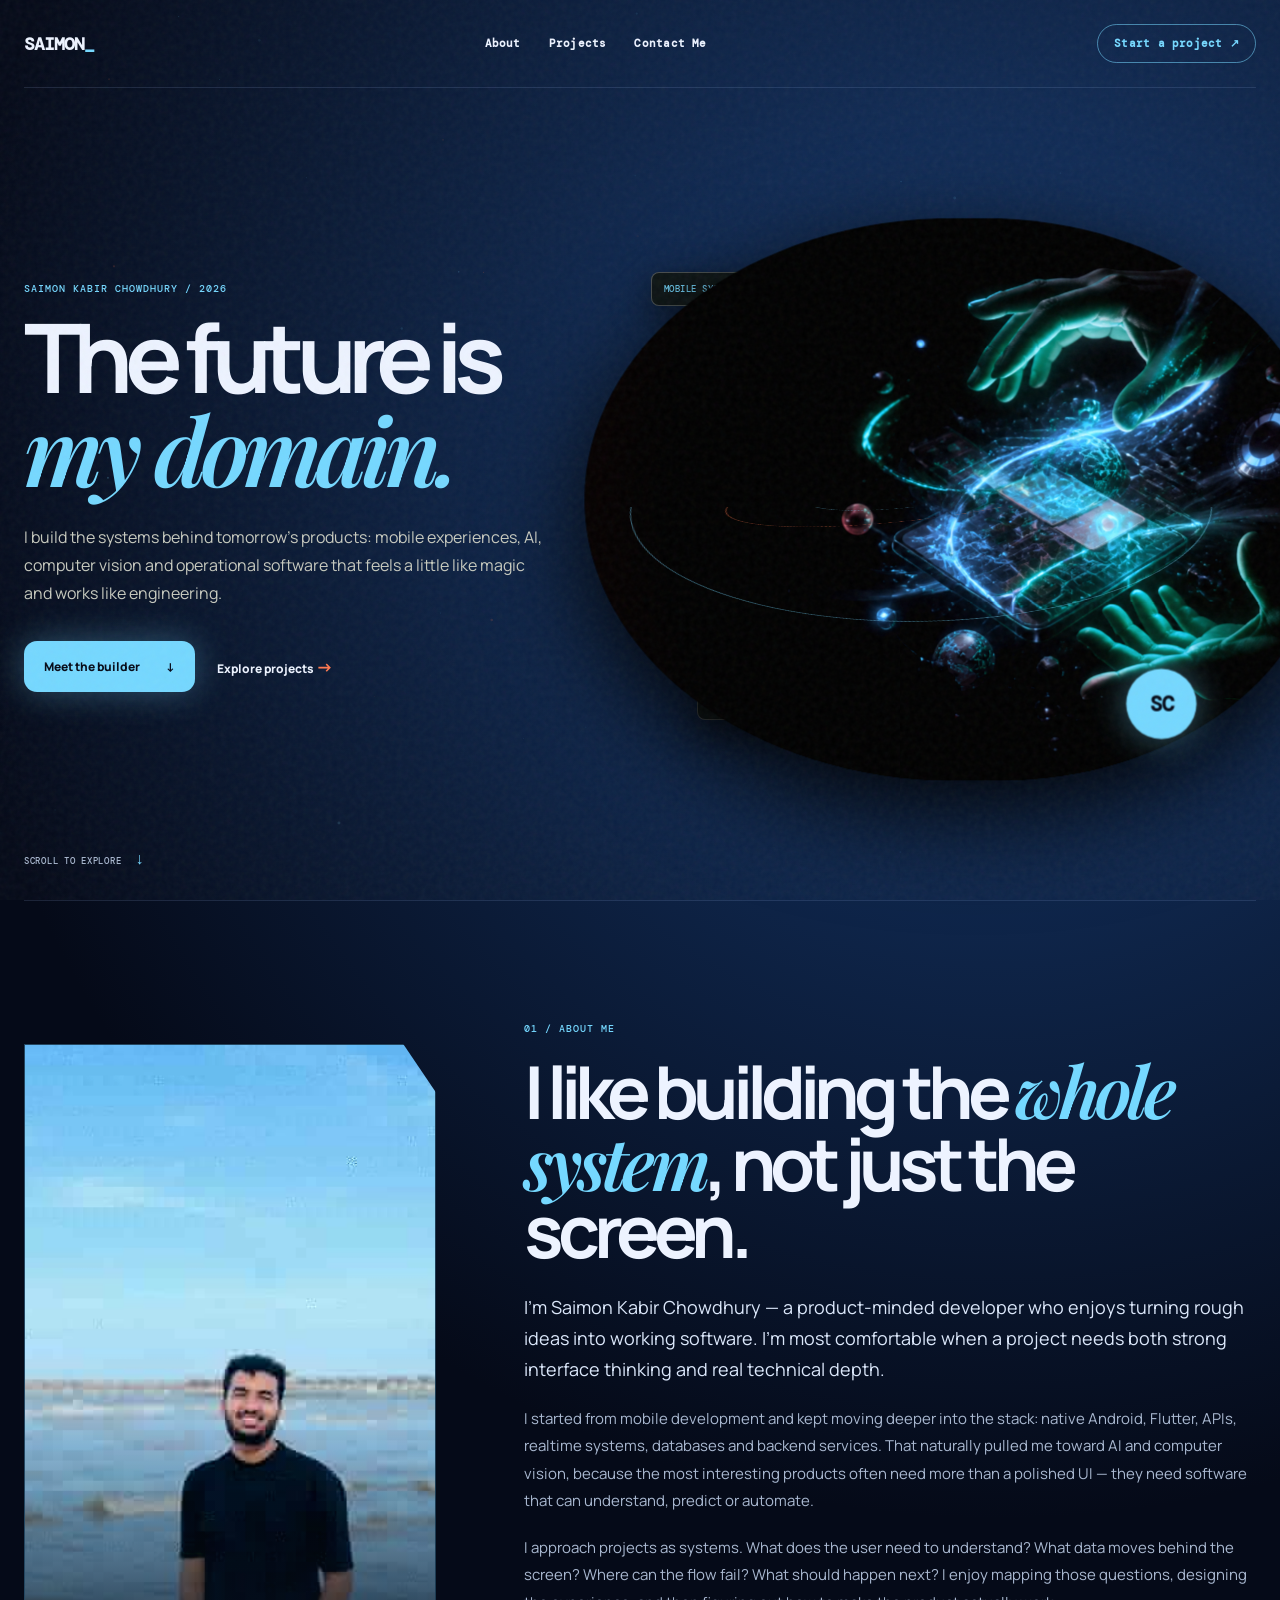
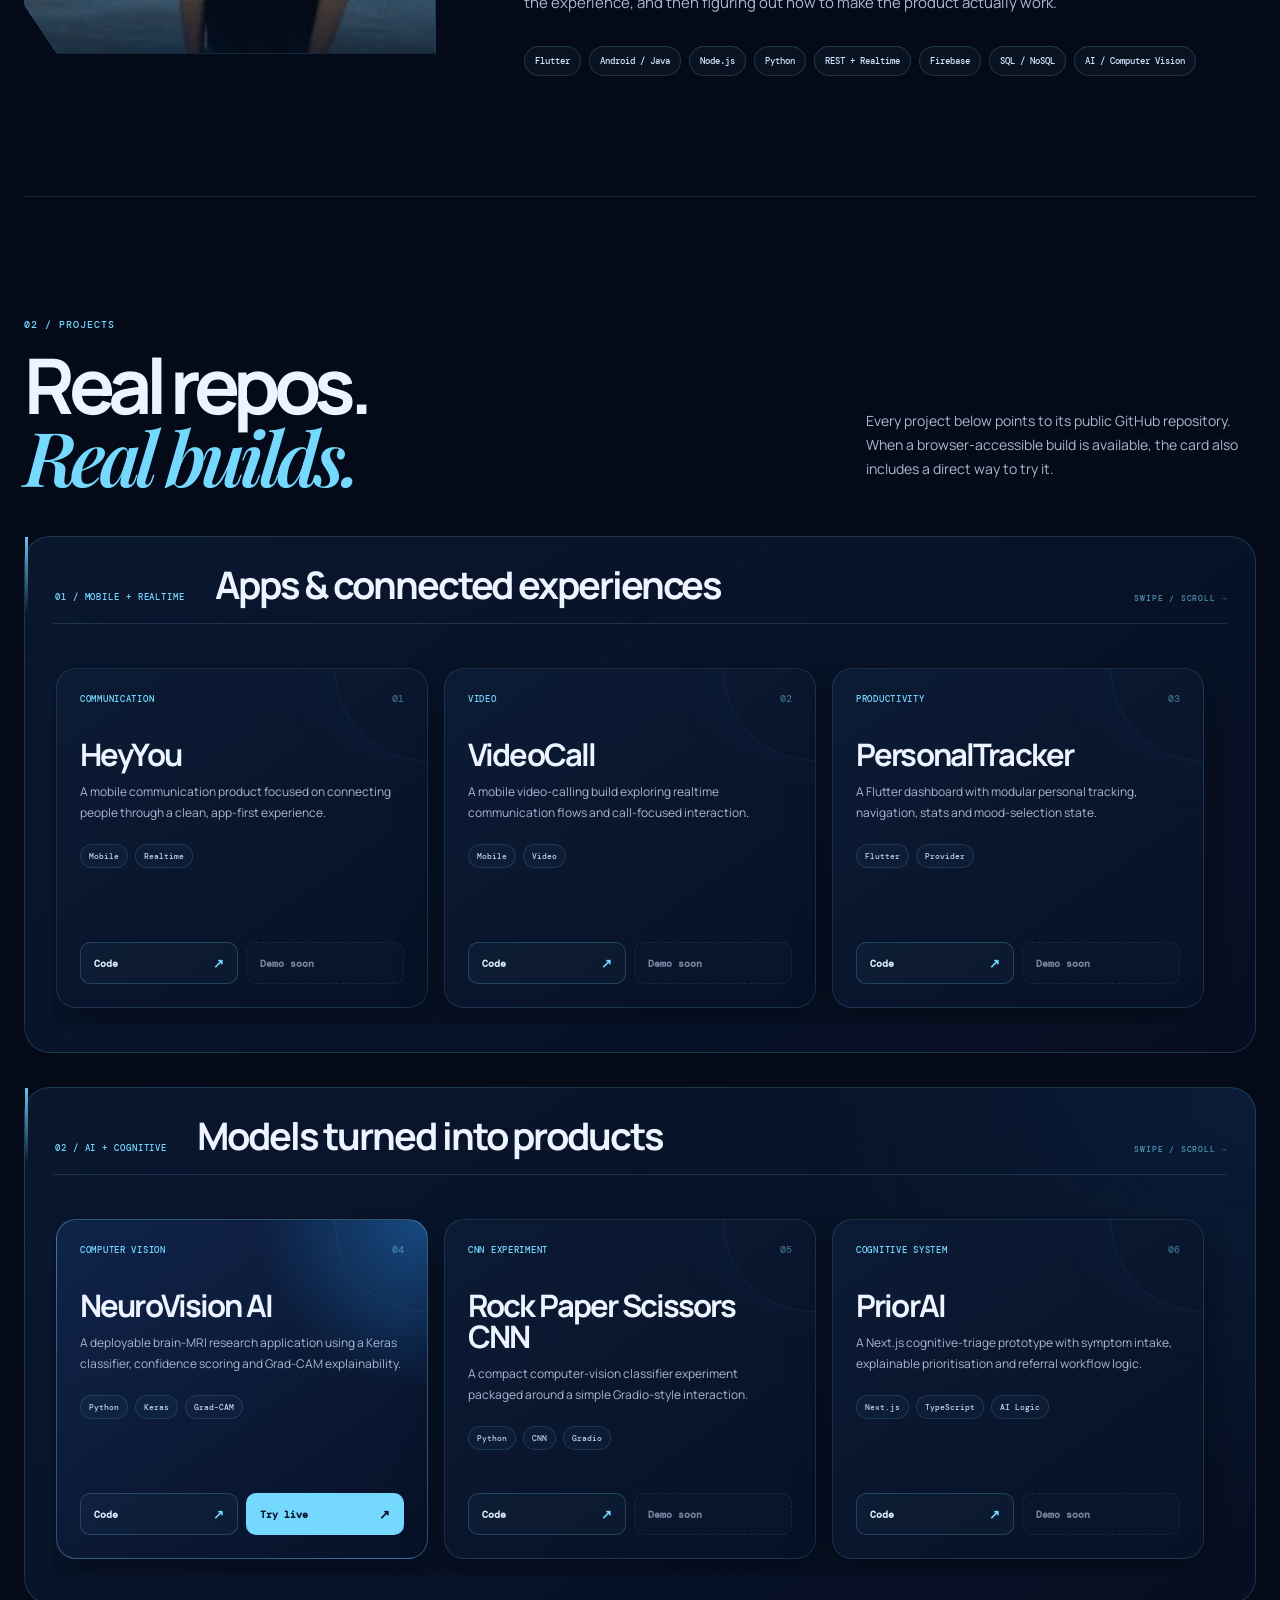
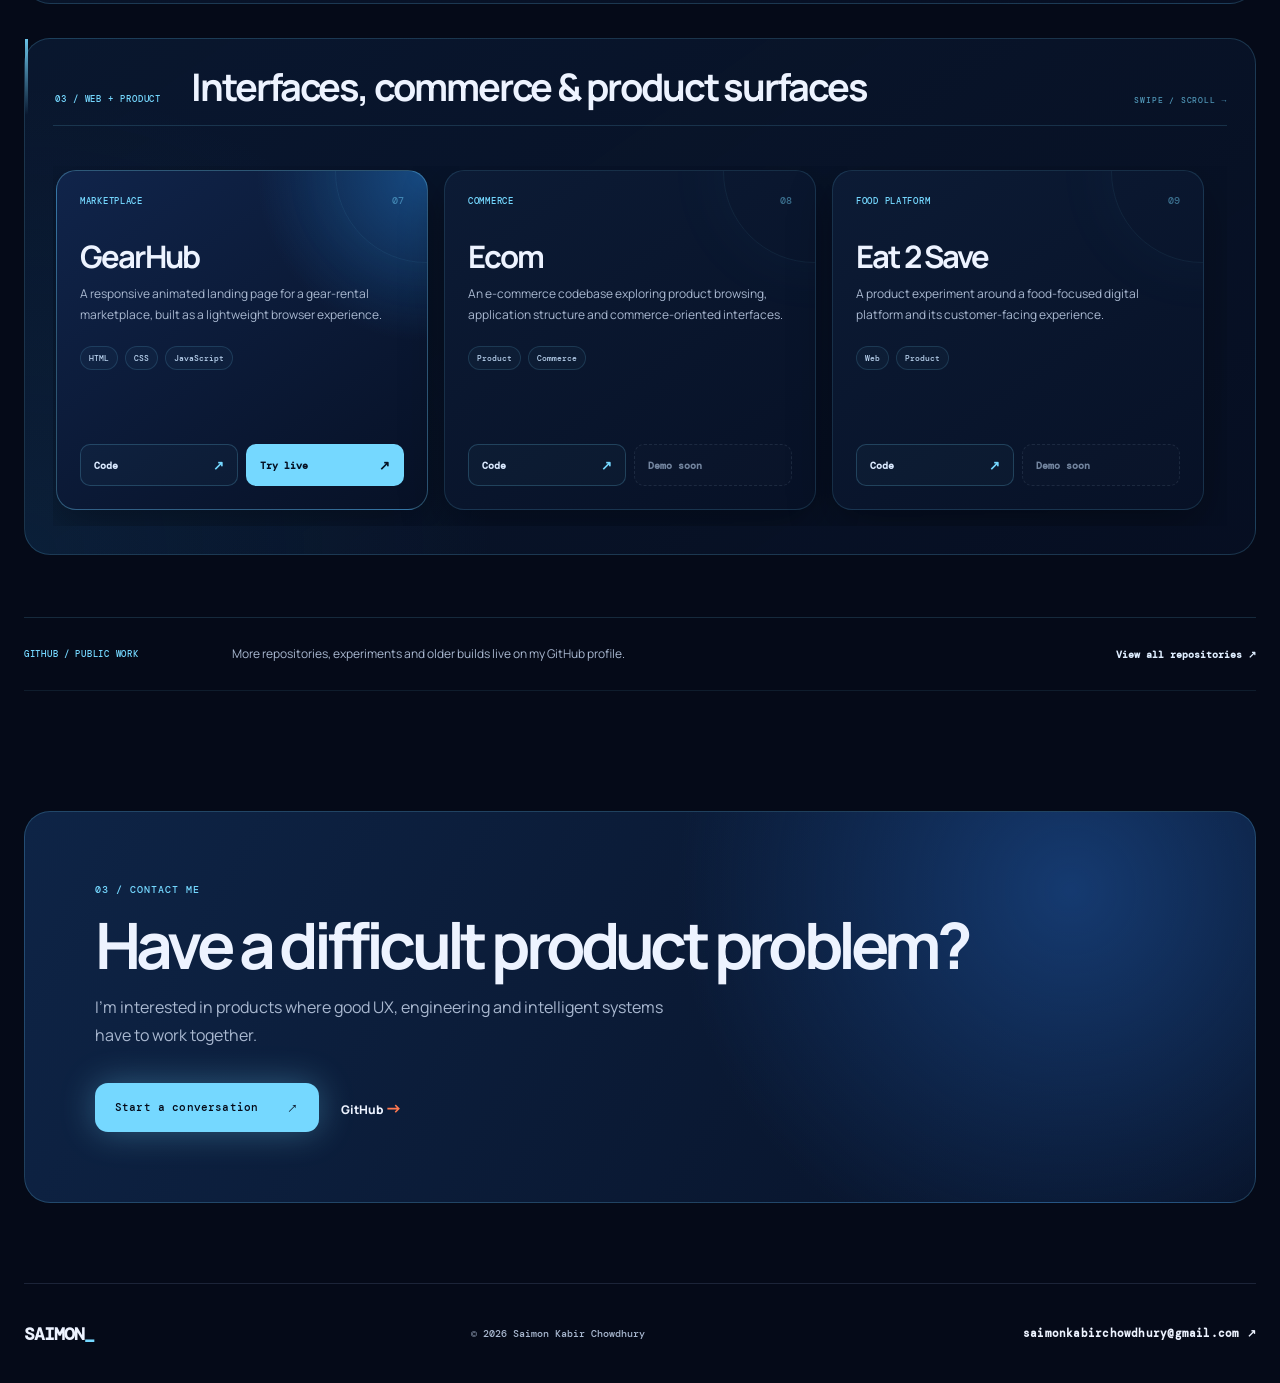
==== commit 8d8ac6a5: "Use current Gmail for portfolio contact links" ====
--- a/index.html
+++ b/index.html
@@ -26,7 +26,7 @@
         <a href="#projects">Projects</a>
         <a href="#contact">Contact Me</a>
       </nav>
-      <a class="nav-cta" href="mailto:hello@saimon.dev">Start a project ↗</a>
+      <a class="nav-cta" href="mailto:saimonkabirchowdhury@gmail.com">Start a project ↗</a>
     </header>
 
     <main id="top">
@@ -233,7 +233,7 @@
         <h2>Have a difficult product problem?</h2>
         <p>I’m interested in products where good UX, engineering and intelligent systems have to work together.</p>
         <div class="hero-actions">
-          <a class="button primary" href="mailto:hello@saimon.dev">Start a conversation <span>↗</span></a>
+          <a class="button primary" href="mailto:saimonkabirchowdhury@gmail.com">Start a conversation <span>↗</span></a>
           <a class="text-link" href="https://github.com/SaimonKabirChowdhury">GitHub <span>→</span></a>
         </div>
       </section>
@@ -242,7 +242,7 @@
     <footer class="shell">
       <a class="brand" href="#top">SAIMON<span>_</span></a>
       <p>© 2026 Saimon Kabir Chowdhury</p>
-      <a href="mailto:hello@saimon.dev">hello@saimon.dev ↗</a>
+      <a href="mailto:saimonkabirchowdhury@gmail.com">saimonkabirchowdhury@gmail.com ↗</a>
     </footer>
 
     <script src="script.js?v=3"></script>
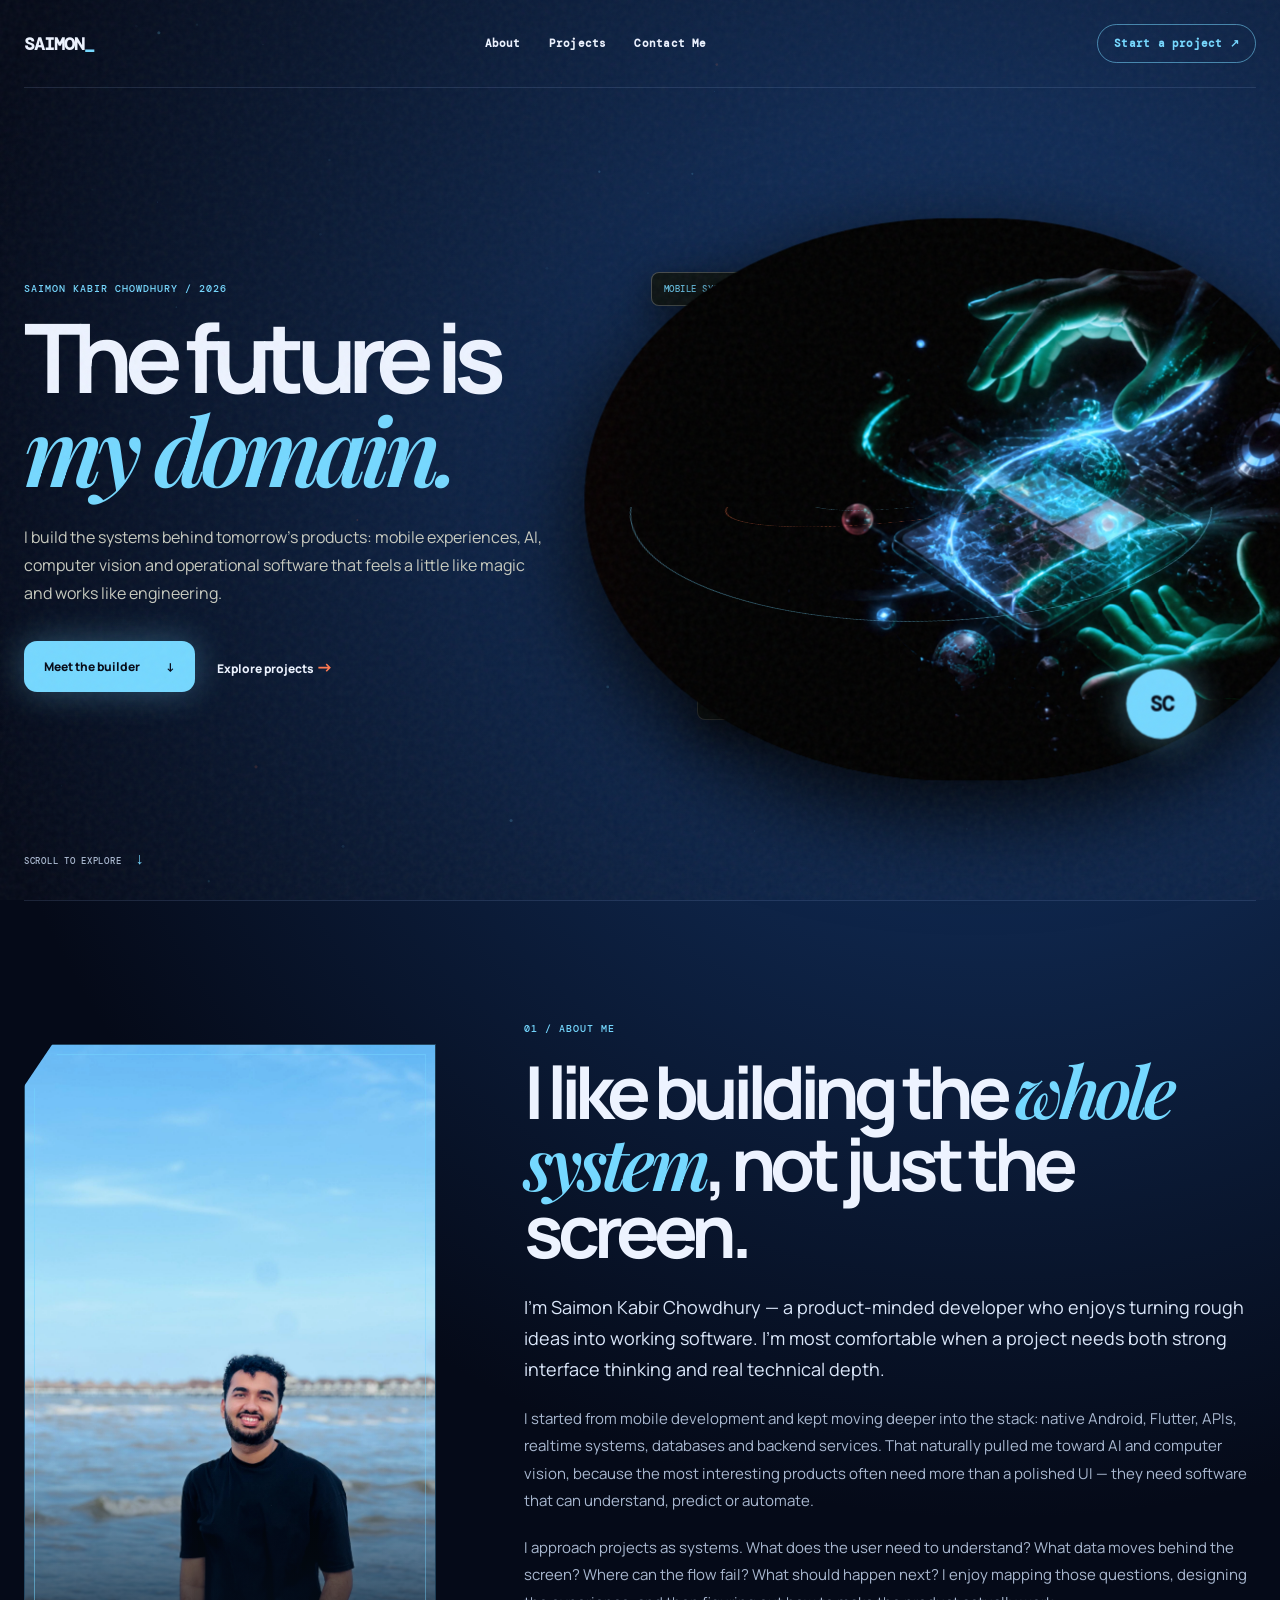
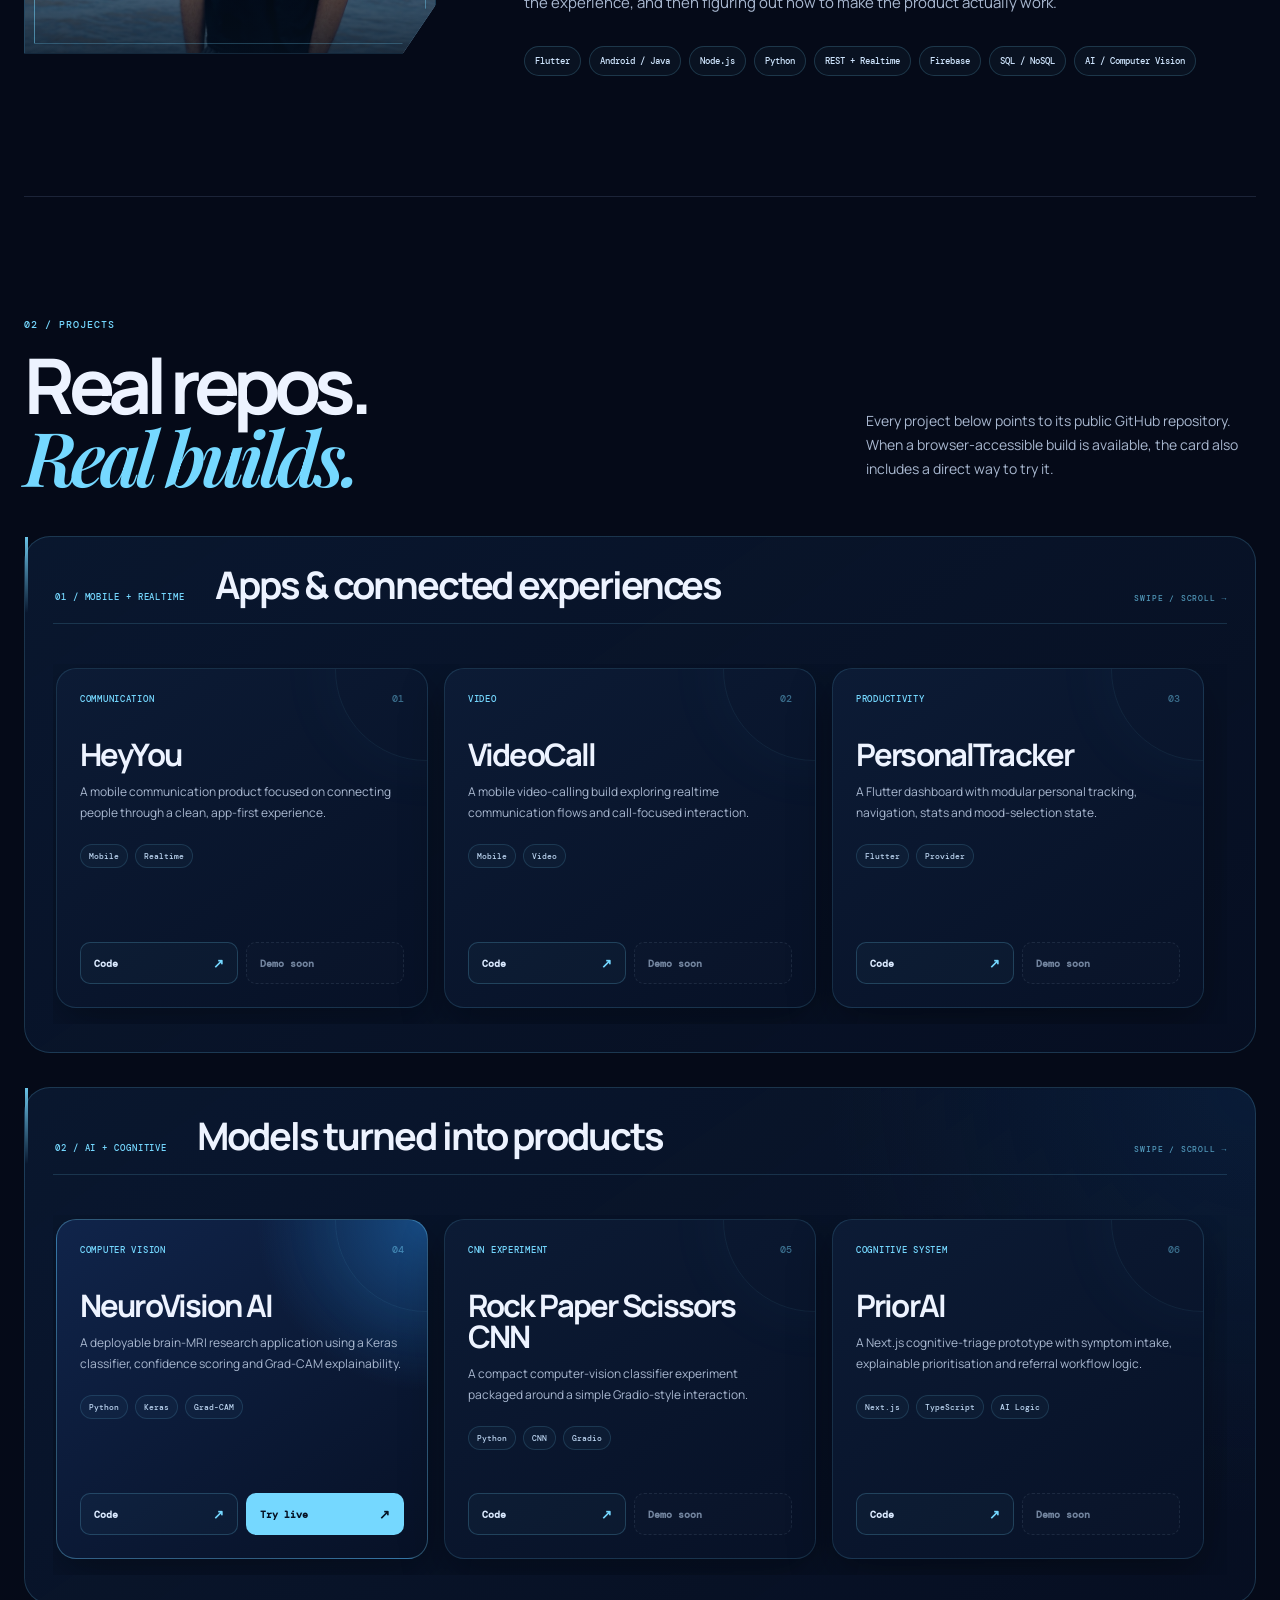
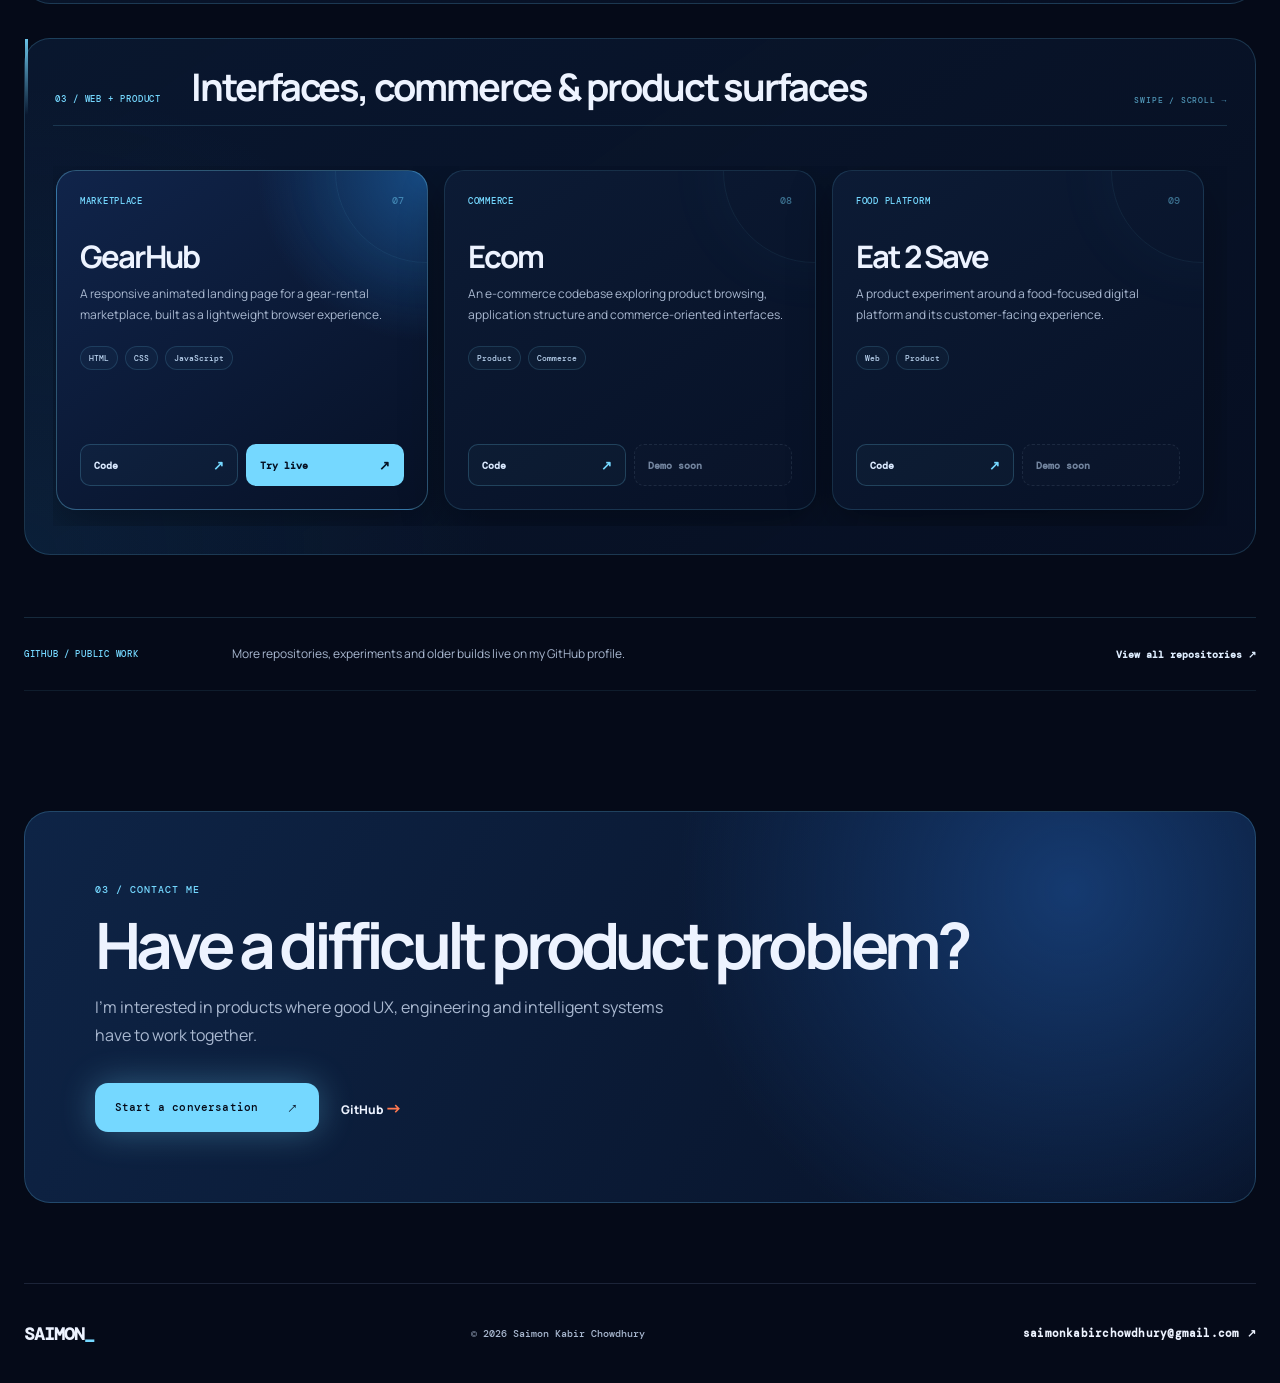
==== commit e1937d9e: "Enhance animated about portrait" ====
--- a/index.html
+++ b/index.html
@@ -13,7 +13,7 @@
     <link rel="stylesheet" href="portfolio.css" />
     <link rel="stylesheet" href="penpot-theme.css" />
     <link rel="stylesheet" href="site-fixes.css?v=3" />
-    <link rel="stylesheet" href="about-home.css?v=2" />
+    <link rel="stylesheet" href="about-home.css?v=3" />
   </head>
   <body>
     <canvas id="magic-field" aria-hidden="true"></canvas>
@@ -53,9 +53,17 @@
 
       <section id="about" class="story-section shell">
         <div class="story-visual reveal" aria-label="Saimon working, coding and solving product problems">
-          <figure class="story-shot story-shot-main">
-            <img src="assets/saimon-profile-blue.jpg" alt="Saimon Kabir Chowdhury" />
-            <figcaption><span>01</span> Builder</figcaption>
+          <figure class="story-shot story-shot-main" data-tilt>
+            <img src="assets/saimon-profile-original.jpg" alt="Saimon Kabir Chowdhury" width="1920" height="2560" loading="lazy" decoding="async" />
+            <div class="greeting-cloud" aria-hidden="true">
+              <span class="greeting greeting-one">Hello</span>
+              <span class="greeting greeting-two">Hola</span>
+              <span class="greeting greeting-three">Bonjour</span>
+              <span class="greeting greeting-four">Merhaba</span>
+              <span class="greeting greeting-five">&#24744;&#22909;</span>
+              <span class="greeting greeting-six">&#12403;&#12435;&#12395;&#12385;&#12399;</span>
+            </div>
+            <figcaption><span>01</span> Builder <b>HOVER TO CONNECT</b></figcaption>
           </figure>
           <figure class="story-shot story-shot-code">
             <img src="assets/about-coding.jpg" alt="Saimon coding in a dark workspace" />
--- a/about-home.css
+++ b/about-home.css
@@ -1,9 +1,9 @@
 /* About-led homepage. Intentionally editorial: one strong visual story, one text column, then projects. */
-.story-section{padding:125px 0 120px;border-top:1px solid var(--line);display:grid;grid-template-columns:minmax(0,1.08fr) minmax(420px,.92fr);gap:72px;align-items:start}.story-visual{position:sticky;top:112px;height:720px;display:grid;grid-template-columns:1.15fr .85fr;grid-template-rows:1fr 1fr;gap:12px;perspective:1200px}.story-shot{position:relative;margin:0;overflow:hidden;border:1px solid #75d8ff45;background:#071126;box-shadow:0 25px 70px #0008}.story-shot:after{content:"";position:absolute;inset:0;background:linear-gradient(180deg,transparent 58%,#04101fcc 100%);pointer-events:none}.story-shot-main{grid-row:1/3;border-radius:30px 8px 8px 30px}.story-shot-code{border-radius:8px 30px 8px 8px}.story-shot-think{border-radius:8px 8px 30px 8px}.story-shot img{width:100%;height:100%;object-fit:cover;display:block;filter:saturate(.9) contrast(1.04)}.story-shot-main img{object-position:50% 42%}.story-shot figcaption{position:absolute;left:18px;bottom:16px;z-index:2;color:#eaf3ff;font:600 11px Manrope,Arial,sans-serif;letter-spacing:.02em}.story-shot figcaption span{margin-right:8px;color:var(--acid);font:500 9px "DM Mono",monospace}.story-crosshair{position:absolute;left:57.5%;top:50%;width:54px;height:54px;border:1px solid #75d8ff50;border-radius:50%;transform:translate(-50%,-50%);pointer-events:none;box-shadow:0 0 36px #75d8ff22}.story-crosshair:before,.story-crosshair:after{content:"";position:absolute;background:#75d8ff80}.story-crosshair:before{width:86px;height:1px;left:-17px;top:26px}.story-crosshair:after{width:1px;height:86px;left:26px;top:-17px}.story-copy{padding-top:12px}.story-copy h2{font-size:clamp(48px,5.7vw,82px);line-height:.92;letter-spacing:-.082em;margin:0 0 28px}.story-copy h2 em{font:italic 600 .98em/1 "Playfair Display",Georgia,serif;color:var(--acid);letter-spacing:-.065em}.story-copy>p:not(.eyebrow){color:var(--muted);font-size:15px;line-height:1.82;margin:0 0 20px}.story-copy .story-lead{font-size:18px!important;color:#dbe7fa!important;line-height:1.72!important}.story-stack{display:flex;flex-wrap:wrap;gap:8px;margin:31px 0 34px}.story-stack span{border:1px solid #75d8ff30;border-radius:99px;padding:8px 10px;background:#75d8ff0a;color:#cfe6ff;font:500 9px "DM Mono",monospace}.story-principles{border-top:1px solid var(--line)}.story-principles>div{display:grid;grid-template-columns:130px 1fr;gap:22px;padding:17px 0;border-bottom:1px solid var(--line)}.story-principles b{font-size:12px;color:#eaf3ff}.story-principles span{font-size:12px;line-height:1.6;color:var(--muted)}
+.story-section{padding:125px 0 120px;border-top:1px solid var(--line);display:grid;grid-template-columns:minmax(0,1.08fr) minmax(420px,.92fr);gap:72px;align-items:start}.story-visual{position:sticky;top:112px;height:720px;display:grid;grid-template-columns:1.15fr .85fr;grid-template-rows:1fr 1fr;gap:12px;perspective:1200px}.story-shot{position:relative;margin:0;overflow:hidden;border:1px solid #75d8ff45;background:#071126;box-shadow:0 25px 70px #0008}.story-shot:after{content:"";position:absolute;inset:0;z-index:1;background:linear-gradient(180deg,transparent 52%,#04101fcc 100%);pointer-events:none}.story-shot-main{grid-row:1/3;border-radius:30px 8px 8px 30px;clip-path:polygon(0 7%,7% 0,100% 0,100% 92%,92% 100%,0 100%);border:0;isolation:isolate;box-shadow:0 25px 70px #0008,0 0 0 1px #75d8ff80,0 0 50px #2086c326}.story-shot-main:before{content:"";position:absolute;z-index:3;inset:9px;border:1px solid #75d8ff80;clip-path:polygon(0 6%,6% 0,100% 0,100% 94%,94% 100%,0 100%);pointer-events:none}.story-shot-code{border-radius:8px 30px 8px 8px}.story-shot-think{border-radius:8px 8px 30px 8px}.story-shot img{width:100%;height:100%;object-fit:cover;display:block;filter:saturate(.96) contrast(1.08) brightness(1.035);transform:scale(1.001);transition:transform .7s cubic-bezier(.2,.7,.2,1),filter .4s ease}.story-shot-main img{object-position:50% 44%}.story-shot-main:hover img{transform:scale(1.055);filter:saturate(1.04) contrast(1.1) brightness(1.06)}.story-shot figcaption{position:absolute;left:18px;right:18px;bottom:16px;z-index:4;display:flex;gap:9px;align-items:center;color:#eaf3ff;font:600 11px Manrope,Arial,sans-serif;letter-spacing:.02em}.story-shot figcaption span{margin-right:8px;color:var(--acid);font:500 9px "DM Mono",monospace}.story-shot figcaption b{margin-left:auto;color:#b9eaff;opacity:.65;font:500 8px "DM Mono",monospace;letter-spacing:.08em}.greeting-cloud{position:absolute;z-index:4;inset:0;pointer-events:none}.greeting{position:absolute;padding:8px 11px;border:1px solid #9de8ff8c;border-radius:99px;background:#07172bd9;box-shadow:0 10px 28px #0007,0 0 22px #3cbdff22;color:#e8f8ff;font:500 10px "DM Mono",monospace;letter-spacing:.02em;opacity:0;transform:translateY(24px) scale(.78);transition:opacity .25s ease,transform .48s cubic-bezier(.18,.86,.28,1.2);will-change:transform,opacity}.greeting-one{left:10%;top:21%;transition-delay:0s}.greeting-two{right:8%;top:14%;transition-delay:.05s}.greeting-three{left:15%;top:40%;transition-delay:.1s}.greeting-four{right:7%;top:47%;transition-delay:.15s}.greeting-five{left:12%;top:62%;transition-delay:.2s}.greeting-six{right:9%;top:69%;transition-delay:.25s}.story-shot-main:hover .greeting,.story-shot-main:focus-within .greeting{opacity:1;transform:translateY(0) scale(1)}.story-shot-main:hover .greeting:nth-child(odd){animation:greeting-float 2.7s ease-in-out infinite .45s}.story-shot-main:hover .greeting:nth-child(even){animation:greeting-float 3.1s ease-in-out infinite .65s}.story-crosshair{position:absolute;left:57.5%;top:50%;width:54px;height:54px;border:1px solid #75d8ff50;border-radius:50%;transform:translate(-50%,-50%);pointer-events:none;box-shadow:0 0 36px #75d8ff22}.story-crosshair:before,.story-crosshair:after{content:"";position:absolute;background:#75d8ff80}.story-crosshair:before{width:86px;height:1px;left:-17px;top:26px}.story-crosshair:after{width:1px;height:86px;left:26px;top:-17px}.story-copy{padding-top:12px}.story-copy h2{font-size:clamp(48px,5.7vw,82px);line-height:.92;letter-spacing:-.082em;margin:0 0 28px}.story-copy h2 em{font:italic 600 .98em/1 "Playfair Display",Georgia,serif;color:var(--acid);letter-spacing:-.065em}.story-copy>p:not(.eyebrow){color:var(--muted);font-size:15px;line-height:1.82;margin:0 0 20px}.story-copy .story-lead{font-size:18px!important;color:#dbe7fa!important;line-height:1.72!important}.story-stack{display:flex;flex-wrap:wrap;gap:8px;margin:31px 0 34px}.story-stack span{border:1px solid #75d8ff30;border-radius:99px;padding:8px 10px;background:#75d8ff0a;color:#cfe6ff;font:500 9px "DM Mono",monospace}.story-principles{border-top:1px solid var(--line)}.story-principles>div{display:grid;grid-template-columns:130px 1fr;gap:22px;padding:17px 0;border-bottom:1px solid var(--line)}.story-principles b{font-size:12px;color:#eaf3ff}.story-principles span{font-size:12px;line-height:1.6;color:var(--muted)}@keyframes greeting-float{50%{transform:translateY(-9px) scale(1)}}
 
 .projects-home{padding:120px 0;border-top:1px solid var(--line)}.project-lanes{display:grid;gap:64px}.project-lane{display:grid;gap:22px}.project-lane-head{display:flex;justify-content:space-between;align-items:end;gap:30px;padding-bottom:17px;border-bottom:1px solid #75d8ff24}.project-lane-head>span{color:var(--acid);font:500 9px "DM Mono",monospace;letter-spacing:.1em}.project-lane-head h3{margin:0;font-size:clamp(24px,3vw,38px);line-height:1;letter-spacing:-.055em;text-align:right}.repo-card-grid{display:grid;grid-template-columns:repeat(3,minmax(0,1fr));gap:14px}.repo-card{position:relative;min-height:355px;padding:23px;display:flex;flex-direction:column;overflow:hidden;border:1px solid #75d8ff24;border-radius:20px;background:linear-gradient(145deg,#0c1b35,#071126);box-shadow:0 16px 45px #0005;transition:transform .24s ease,border-color .24s ease,background .24s ease}.repo-card:before{content:"";position:absolute;width:180px;height:180px;border:1px solid #75d8ff12;border-radius:50%;right:-90px;top:-90px;box-shadow:0 0 80px #75d8ff0b}.repo-card:hover{transform:translateY(-5px);border-color:#75d8ff62;background:linear-gradient(145deg,#10264a,#071126)}.repo-card-featured{border-color:#75d8ff55;background:radial-gradient(circle at 100% 0%,#174b83 0,transparent 34%),linear-gradient(145deg,#10244a,#071126)}.repo-card-top{position:relative;z-index:1;display:flex;justify-content:space-between;gap:16px;align-items:center;margin-bottom:42px}.repo-card-top span{color:var(--acid);font:500 9px "DM Mono",monospace;letter-spacing:.08em}.repo-card-top b{color:#75d8ff75;font:500 10px "DM Mono",monospace}.repo-card h4{position:relative;z-index:1;margin:0 0 12px;font-size:31px;line-height:1;letter-spacing:-.06em}.repo-card p{position:relative;z-index:1;margin:0;color:var(--muted);font-size:12px;line-height:1.72;max-width:340px}.repo-tags{position:relative;z-index:1;display:flex;flex-wrap:wrap;gap:7px;margin:20px 0 24px}.repo-tags span{padding:6px 8px;border:1px solid #75d8ff25;border-radius:99px;color:#bcd5f1;background:#75d8ff08;font:500 8px "DM Mono",monospace}.repo-actions{position:relative;z-index:1;display:grid;grid-template-columns:1fr 1fr;gap:8px;margin-top:auto}.repo-actions a,.repo-action-disabled{min-height:42px;padding:0 13px;display:flex;align-items:center;justify-content:space-between;border-radius:10px;font:700 10px "DM Mono",monospace;text-decoration:none}.repo-actions a{border:1px solid #75d8ff35;color:#dbeaff;background:#75d8ff08;transition:border-color .2s ease,background .2s ease,color .2s ease}.repo-actions a:hover{border-color:#75d8ff90;background:#75d8ff15}.repo-actions a span{color:var(--acid);font-size:13px}.repo-actions .repo-action-live{border-color:#75d8ff70;background:var(--acid);color:#061123}.repo-actions .repo-action-live span{color:#061123}.repo-actions .repo-action-live:hover{background:#a6e8ff;border-color:#a6e8ff}.repo-action-disabled{border:1px dashed #8397b328;color:#73859f;background:#ffffff03;cursor:not-allowed}.github-note{margin-top:62px;padding:26px 0;border-top:1px solid #75d8ff28;border-bottom:1px solid #75d8ff18;display:grid;grid-template-columns:180px 1fr auto;gap:28px;align-items:center}.github-note>span{color:var(--acid);font:500 9px "DM Mono",monospace;letter-spacing:.08em}.github-note p{margin:0;color:var(--muted);font-size:12px;line-height:1.6}.github-note a{color:#dfeeff;text-decoration:none;font:700 10px "DM Mono",monospace}.github-note a:hover{color:var(--acid)}
 
 .home-cta{margin-bottom:80px;padding:70px;border:1px solid #75d8ff35;border-radius:26px;background:radial-gradient(circle at 85% 20%,#153a70 0,transparent 36%),linear-gradient(120deg,#0e2446,#071126)}.home-cta h2{font-size:clamp(38px,5vw,68px);line-height:.95;letter-spacing:-.075em;margin:0 0 18px}.home-cta>p:not(.eyebrow){max-width:600px;color:var(--muted);line-height:1.75}
 
 @media(max-width:980px){.story-section{grid-template-columns:1fr;gap:46px}.story-visual{position:relative;top:auto;height:650px}.story-copy{max-width:760px}.story-principles>div{grid-template-columns:120px 1fr}.repo-card-grid{grid-template-columns:repeat(2,minmax(0,1fr))}.project-lane-head{align-items:start}.github-note{grid-template-columns:1fr auto}.github-note>span{grid-column:1/-1}}
-@media(max-width:620px){.story-section{padding:82px 0}.story-visual{height:auto;grid-template-columns:1fr 1fr;grid-template-rows:430px 230px;gap:9px}.story-shot-main{grid-column:1/3;grid-row:auto;border-radius:24px 24px 8px 8px}.story-shot-code{border-radius:8px 8px 8px 24px}.story-shot-think{border-radius:8px 8px 24px 8px}.story-crosshair{display:none}.story-copy h2{font-size:47px}.story-copy .story-lead{font-size:16px!important}.story-principles>div{grid-template-columns:1fr;gap:6px}.projects-home{padding:82px 0}.project-lanes{gap:48px}.project-lane-head{display:grid;gap:10px}.project-lane-head h3{text-align:left}.repo-card-grid{grid-template-columns:1fr}.repo-card{min-height:320px}.github-note{grid-template-columns:1fr;gap:12px}.home-cta{padding:34px 24px;margin-bottom:50px}.nav nav{display:none}}
+@media(max-width:620px){.story-section{padding:82px 0}.story-visual{height:auto;grid-template-columns:1fr 1fr;grid-template-rows:430px 230px;gap:9px}.story-shot-main{grid-column:1/3;grid-row:auto;border-radius:24px 24px 8px 8px}.story-shot-code{border-radius:8px 8px 8px 24px}.story-shot-think{border-radius:8px 8px 24px 8px}.story-shot figcaption b{display:none}.greeting{padding:7px 9px;font-size:9px}.greeting-one{left:8%;top:16%}.greeting-two{right:6%;top:13%}.greeting-three{left:11%;top:36%}.greeting-four{right:5%;top:43%}.greeting-five{left:8%;top:60%}.greeting-six{right:6%;top:65%}.story-crosshair{display:none}.story-copy h2{font-size:47px}.story-copy .story-lead{font-size:16px!important}.story-principles>div{grid-template-columns:1fr;gap:6px}.projects-home{padding:82px 0}.project-lanes{gap:48px}.project-lane-head{display:grid;gap:10px}.project-lane-head h3{text-align:left}.repo-card-grid{grid-template-columns:1fr}.repo-card{min-height:320px}.github-note{grid-template-columns:1fr;gap:12px}.home-cta{padding:34px 24px;margin-bottom:50px}.nav nav{display:none}}@media(prefers-reduced-motion:reduce){.story-shot img,.greeting{transition:none}.story-shot-main:hover .greeting{animation:none}}
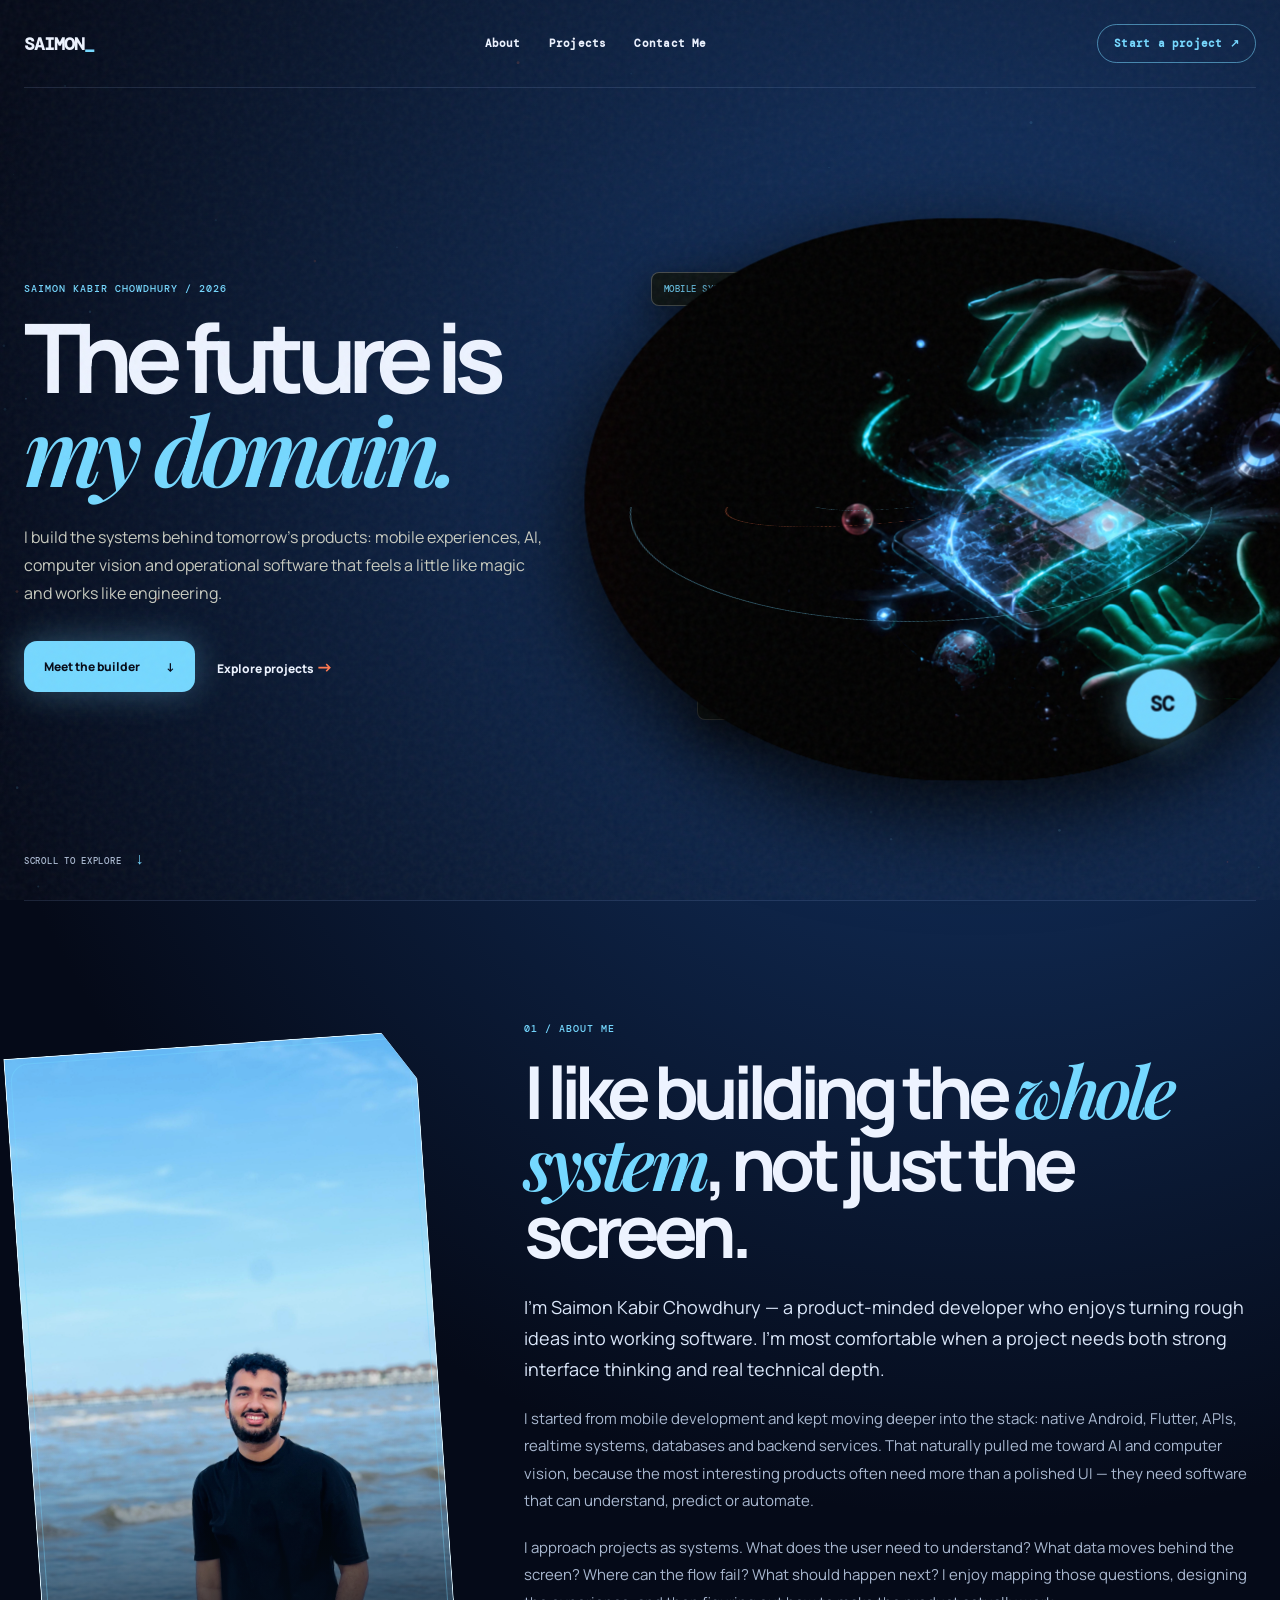
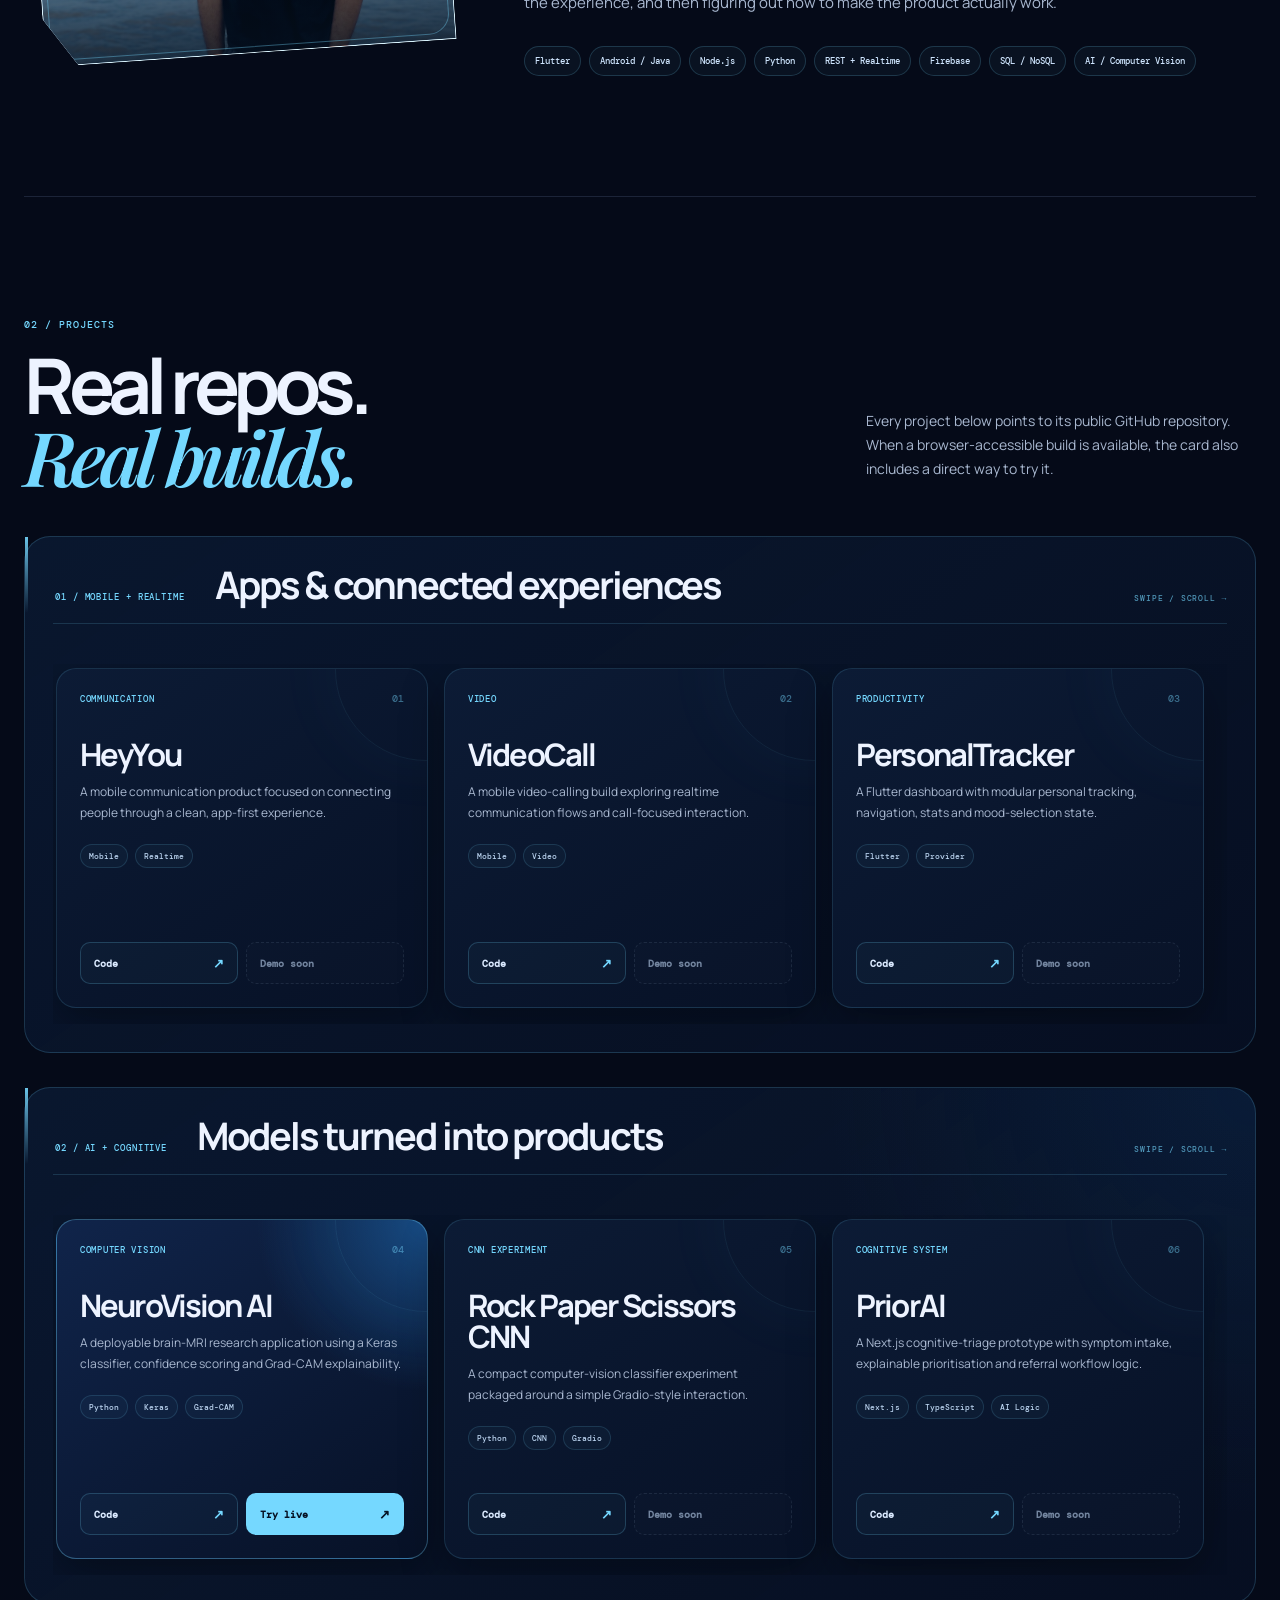
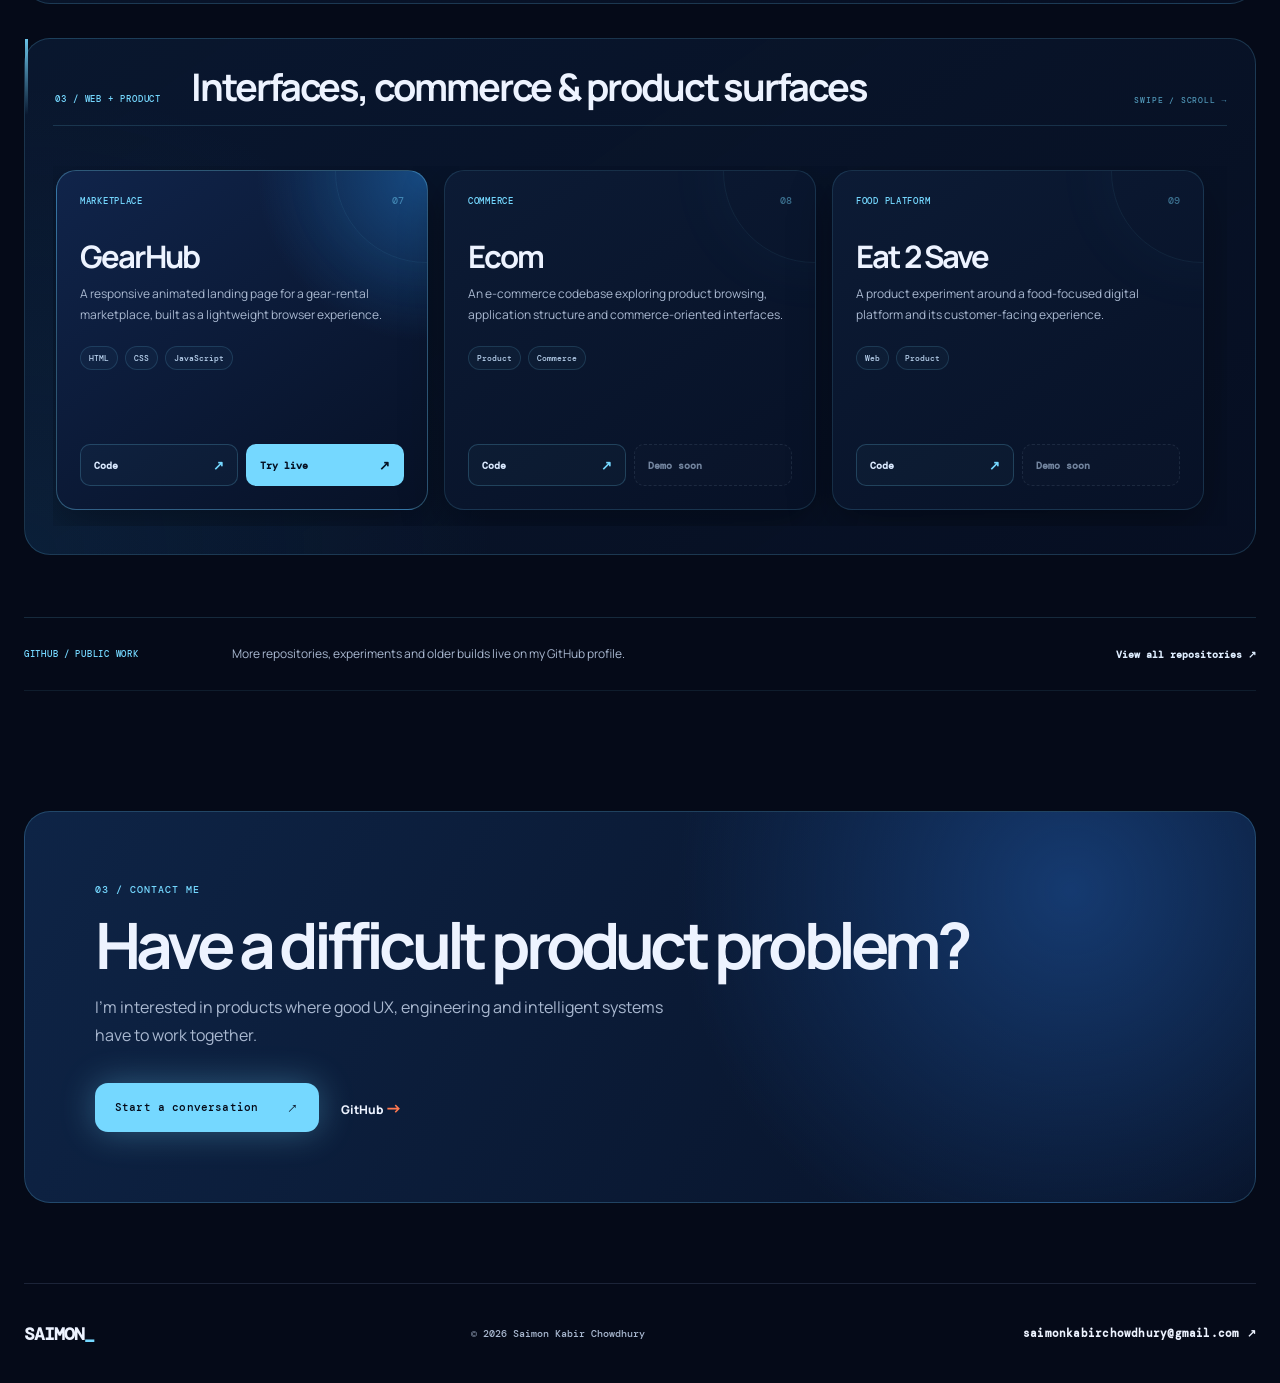
==== commit 506117a8: "Style about portrait as sticker" ====
--- a/index.html
+++ b/index.html
@@ -53,7 +53,7 @@
 
       <section id="about" class="story-section shell">
         <div class="story-visual reveal" aria-label="Saimon working, coding and solving product problems">
-          <figure class="story-shot story-shot-main" data-tilt>
+          <figure class="story-shot story-shot-main">
             <img src="assets/saimon-profile-original.jpg" alt="Saimon Kabir Chowdhury" width="1920" height="2560" loading="lazy" decoding="async" />
             <div class="greeting-cloud" aria-hidden="true">
               <span class="greeting greeting-one">Hello</span>
--- a/about-home.css
+++ b/about-home.css
@@ -1,5 +1,5 @@
 /* About-led homepage. Intentionally editorial: one strong visual story, one text column, then projects. */
-.story-section{padding:125px 0 120px;border-top:1px solid var(--line);display:grid;grid-template-columns:minmax(0,1.08fr) minmax(420px,.92fr);gap:72px;align-items:start}.story-visual{position:sticky;top:112px;height:720px;display:grid;grid-template-columns:1.15fr .85fr;grid-template-rows:1fr 1fr;gap:12px;perspective:1200px}.story-shot{position:relative;margin:0;overflow:hidden;border:1px solid #75d8ff45;background:#071126;box-shadow:0 25px 70px #0008}.story-shot:after{content:"";position:absolute;inset:0;z-index:1;background:linear-gradient(180deg,transparent 52%,#04101fcc 100%);pointer-events:none}.story-shot-main{grid-row:1/3;border-radius:30px 8px 8px 30px;clip-path:polygon(0 7%,7% 0,100% 0,100% 92%,92% 100%,0 100%);border:0;isolation:isolate;box-shadow:0 25px 70px #0008,0 0 0 1px #75d8ff80,0 0 50px #2086c326}.story-shot-main:before{content:"";position:absolute;z-index:3;inset:9px;border:1px solid #75d8ff80;clip-path:polygon(0 6%,6% 0,100% 0,100% 94%,94% 100%,0 100%);pointer-events:none}.story-shot-code{border-radius:8px 30px 8px 8px}.story-shot-think{border-radius:8px 8px 30px 8px}.story-shot img{width:100%;height:100%;object-fit:cover;display:block;filter:saturate(.96) contrast(1.08) brightness(1.035);transform:scale(1.001);transition:transform .7s cubic-bezier(.2,.7,.2,1),filter .4s ease}.story-shot-main img{object-position:50% 44%}.story-shot-main:hover img{transform:scale(1.055);filter:saturate(1.04) contrast(1.1) brightness(1.06)}.story-shot figcaption{position:absolute;left:18px;right:18px;bottom:16px;z-index:4;display:flex;gap:9px;align-items:center;color:#eaf3ff;font:600 11px Manrope,Arial,sans-serif;letter-spacing:.02em}.story-shot figcaption span{margin-right:8px;color:var(--acid);font:500 9px "DM Mono",monospace}.story-shot figcaption b{margin-left:auto;color:#b9eaff;opacity:.65;font:500 8px "DM Mono",monospace;letter-spacing:.08em}.greeting-cloud{position:absolute;z-index:4;inset:0;pointer-events:none}.greeting{position:absolute;padding:8px 11px;border:1px solid #9de8ff8c;border-radius:99px;background:#07172bd9;box-shadow:0 10px 28px #0007,0 0 22px #3cbdff22;color:#e8f8ff;font:500 10px "DM Mono",monospace;letter-spacing:.02em;opacity:0;transform:translateY(24px) scale(.78);transition:opacity .25s ease,transform .48s cubic-bezier(.18,.86,.28,1.2);will-change:transform,opacity}.greeting-one{left:10%;top:21%;transition-delay:0s}.greeting-two{right:8%;top:14%;transition-delay:.05s}.greeting-three{left:15%;top:40%;transition-delay:.1s}.greeting-four{right:7%;top:47%;transition-delay:.15s}.greeting-five{left:12%;top:62%;transition-delay:.2s}.greeting-six{right:9%;top:69%;transition-delay:.25s}.story-shot-main:hover .greeting,.story-shot-main:focus-within .greeting{opacity:1;transform:translateY(0) scale(1)}.story-shot-main:hover .greeting:nth-child(odd){animation:greeting-float 2.7s ease-in-out infinite .45s}.story-shot-main:hover .greeting:nth-child(even){animation:greeting-float 3.1s ease-in-out infinite .65s}.story-crosshair{position:absolute;left:57.5%;top:50%;width:54px;height:54px;border:1px solid #75d8ff50;border-radius:50%;transform:translate(-50%,-50%);pointer-events:none;box-shadow:0 0 36px #75d8ff22}.story-crosshair:before,.story-crosshair:after{content:"";position:absolute;background:#75d8ff80}.story-crosshair:before{width:86px;height:1px;left:-17px;top:26px}.story-crosshair:after{width:1px;height:86px;left:26px;top:-17px}.story-copy{padding-top:12px}.story-copy h2{font-size:clamp(48px,5.7vw,82px);line-height:.92;letter-spacing:-.082em;margin:0 0 28px}.story-copy h2 em{font:italic 600 .98em/1 "Playfair Display",Georgia,serif;color:var(--acid);letter-spacing:-.065em}.story-copy>p:not(.eyebrow){color:var(--muted);font-size:15px;line-height:1.82;margin:0 0 20px}.story-copy .story-lead{font-size:18px!important;color:#dbe7fa!important;line-height:1.72!important}.story-stack{display:flex;flex-wrap:wrap;gap:8px;margin:31px 0 34px}.story-stack span{border:1px solid #75d8ff30;border-radius:99px;padding:8px 10px;background:#75d8ff0a;color:#cfe6ff;font:500 9px "DM Mono",monospace}.story-principles{border-top:1px solid var(--line)}.story-principles>div{display:grid;grid-template-columns:130px 1fr;gap:22px;padding:17px 0;border-bottom:1px solid var(--line)}.story-principles b{font-size:12px;color:#eaf3ff}.story-principles span{font-size:12px;line-height:1.6;color:var(--muted)}@keyframes greeting-float{50%{transform:translateY(-9px) scale(1)}}
+.story-section{padding:125px 0 120px;border-top:1px solid var(--line);display:grid;grid-template-columns:minmax(0,1.08fr) minmax(420px,.92fr);gap:72px;align-items:start}.story-visual{position:sticky;top:112px;height:720px;display:grid;grid-template-columns:1.15fr .85fr;grid-template-rows:1fr 1fr;gap:12px;perspective:1200px}.story-shot{position:relative;margin:0;overflow:hidden;border:1px solid #75d8ff45;background:#071126;box-shadow:0 25px 70px #0008}.story-shot:after{content:"";position:absolute;inset:0;z-index:1;background:linear-gradient(180deg,transparent 52%,#04101fcc 100%);pointer-events:none}.story-shot-main{grid-row:1/3;border:10px solid #fff;border-radius:26px 15px 29px 18px;isolation:isolate;background:#fff;transform:rotate(-4deg);transform-origin:center;box-shadow:0 28px 66px #000a,0 0 0 1px #d9f6ff,0 0 48px #2086c333;transition:transform .38s cubic-bezier(.2,.7,.2,1),box-shadow .38s ease}.story-shot-main:before{content:"";position:absolute;z-index:3;inset:5px;border:1px solid #75d8ff5e;border-radius:18px 9px 21px 12px;pointer-events:none}.story-shot-main:hover{transform:rotate(-2.5deg) translateY(-8px);box-shadow:0 38px 78px #000b,0 0 0 1px #fff,0 0 58px #2086c34d}.story-shot-code{border-radius:8px 30px 8px 8px}.story-shot-think{border-radius:8px 8px 30px 8px}.story-shot img{width:100%;height:100%;object-fit:cover;display:block;filter:saturate(.96) contrast(1.08) brightness(1.035);transform:scale(1.001);transition:transform .7s cubic-bezier(.2,.7,.2,1),filter .4s ease}.story-shot-main img{object-position:50% 44%}.story-shot-main:hover img{transform:scale(1.055);filter:saturate(1.04) contrast(1.1) brightness(1.06)}.story-shot figcaption{position:absolute;left:18px;right:18px;bottom:16px;z-index:4;display:flex;gap:9px;align-items:center;color:#eaf3ff;font:600 11px Manrope,Arial,sans-serif;letter-spacing:.02em}.story-shot figcaption span{margin-right:8px;color:var(--acid);font:500 9px "DM Mono",monospace}.story-shot figcaption b{margin-left:auto;color:#b9eaff;opacity:.65;font:500 8px "DM Mono",monospace;letter-spacing:.08em}.greeting-cloud{position:absolute;z-index:4;inset:0;pointer-events:none}.greeting{position:absolute;padding:8px 11px;border:1px solid #9de8ff8c;border-radius:99px;background:#07172bd9;box-shadow:0 10px 28px #0007,0 0 22px #3cbdff22;color:#e8f8ff;font:500 10px "DM Mono",monospace;letter-spacing:.02em;opacity:0;transform:translateY(24px) scale(.78);transition:opacity .25s ease,transform .48s cubic-bezier(.18,.86,.28,1.2);will-change:transform,opacity}.greeting-one{left:10%;top:21%;transition-delay:0s}.greeting-two{right:8%;top:14%;transition-delay:.05s}.greeting-three{left:15%;top:40%;transition-delay:.1s}.greeting-four{right:7%;top:47%;transition-delay:.15s}.greeting-five{left:12%;top:62%;transition-delay:.2s}.greeting-six{right:9%;top:69%;transition-delay:.25s}.story-shot-main:hover .greeting,.story-shot-main:focus-within .greeting{opacity:1;transform:translateY(0) scale(1)}.story-shot-main:hover .greeting:nth-child(odd){animation:greeting-float 2.7s ease-in-out infinite .45s}.story-shot-main:hover .greeting:nth-child(even){animation:greeting-float 3.1s ease-in-out infinite .65s}.story-crosshair{position:absolute;left:57.5%;top:50%;width:54px;height:54px;border:1px solid #75d8ff50;border-radius:50%;transform:translate(-50%,-50%);pointer-events:none;box-shadow:0 0 36px #75d8ff22}.story-crosshair:before,.story-crosshair:after{content:"";position:absolute;background:#75d8ff80}.story-crosshair:before{width:86px;height:1px;left:-17px;top:26px}.story-crosshair:after{width:1px;height:86px;left:26px;top:-17px}.story-copy{padding-top:12px}.story-copy h2{font-size:clamp(48px,5.7vw,82px);line-height:.92;letter-spacing:-.082em;margin:0 0 28px}.story-copy h2 em{font:italic 600 .98em/1 "Playfair Display",Georgia,serif;color:var(--acid);letter-spacing:-.065em}.story-copy>p:not(.eyebrow){color:var(--muted);font-size:15px;line-height:1.82;margin:0 0 20px}.story-copy .story-lead{font-size:18px!important;color:#dbe7fa!important;line-height:1.72!important}.story-stack{display:flex;flex-wrap:wrap;gap:8px;margin:31px 0 34px}.story-stack span{border:1px solid #75d8ff30;border-radius:99px;padding:8px 10px;background:#75d8ff0a;color:#cfe6ff;font:500 9px "DM Mono",monospace}.story-principles{border-top:1px solid var(--line)}.story-principles>div{display:grid;grid-template-columns:130px 1fr;gap:22px;padding:17px 0;border-bottom:1px solid var(--line)}.story-principles b{font-size:12px;color:#eaf3ff}.story-principles span{font-size:12px;line-height:1.6;color:var(--muted)}@keyframes greeting-float{50%{transform:translateY(-9px) scale(1)}}
 
 .projects-home{padding:120px 0;border-top:1px solid var(--line)}.project-lanes{display:grid;gap:64px}.project-lane{display:grid;gap:22px}.project-lane-head{display:flex;justify-content:space-between;align-items:end;gap:30px;padding-bottom:17px;border-bottom:1px solid #75d8ff24}.project-lane-head>span{color:var(--acid);font:500 9px "DM Mono",monospace;letter-spacing:.1em}.project-lane-head h3{margin:0;font-size:clamp(24px,3vw,38px);line-height:1;letter-spacing:-.055em;text-align:right}.repo-card-grid{display:grid;grid-template-columns:repeat(3,minmax(0,1fr));gap:14px}.repo-card{position:relative;min-height:355px;padding:23px;display:flex;flex-direction:column;overflow:hidden;border:1px solid #75d8ff24;border-radius:20px;background:linear-gradient(145deg,#0c1b35,#071126);box-shadow:0 16px 45px #0005;transition:transform .24s ease,border-color .24s ease,background .24s ease}.repo-card:before{content:"";position:absolute;width:180px;height:180px;border:1px solid #75d8ff12;border-radius:50%;right:-90px;top:-90px;box-shadow:0 0 80px #75d8ff0b}.repo-card:hover{transform:translateY(-5px);border-color:#75d8ff62;background:linear-gradient(145deg,#10264a,#071126)}.repo-card-featured{border-color:#75d8ff55;background:radial-gradient(circle at 100% 0%,#174b83 0,transparent 34%),linear-gradient(145deg,#10244a,#071126)}.repo-card-top{position:relative;z-index:1;display:flex;justify-content:space-between;gap:16px;align-items:center;margin-bottom:42px}.repo-card-top span{color:var(--acid);font:500 9px "DM Mono",monospace;letter-spacing:.08em}.repo-card-top b{color:#75d8ff75;font:500 10px "DM Mono",monospace}.repo-card h4{position:relative;z-index:1;margin:0 0 12px;font-size:31px;line-height:1;letter-spacing:-.06em}.repo-card p{position:relative;z-index:1;margin:0;color:var(--muted);font-size:12px;line-height:1.72;max-width:340px}.repo-tags{position:relative;z-index:1;display:flex;flex-wrap:wrap;gap:7px;margin:20px 0 24px}.repo-tags span{padding:6px 8px;border:1px solid #75d8ff25;border-radius:99px;color:#bcd5f1;background:#75d8ff08;font:500 8px "DM Mono",monospace}.repo-actions{position:relative;z-index:1;display:grid;grid-template-columns:1fr 1fr;gap:8px;margin-top:auto}.repo-actions a,.repo-action-disabled{min-height:42px;padding:0 13px;display:flex;align-items:center;justify-content:space-between;border-radius:10px;font:700 10px "DM Mono",monospace;text-decoration:none}.repo-actions a{border:1px solid #75d8ff35;color:#dbeaff;background:#75d8ff08;transition:border-color .2s ease,background .2s ease,color .2s ease}.repo-actions a:hover{border-color:#75d8ff90;background:#75d8ff15}.repo-actions a span{color:var(--acid);font-size:13px}.repo-actions .repo-action-live{border-color:#75d8ff70;background:var(--acid);color:#061123}.repo-actions .repo-action-live span{color:#061123}.repo-actions .repo-action-live:hover{background:#a6e8ff;border-color:#a6e8ff}.repo-action-disabled{border:1px dashed #8397b328;color:#73859f;background:#ffffff03;cursor:not-allowed}.github-note{margin-top:62px;padding:26px 0;border-top:1px solid #75d8ff28;border-bottom:1px solid #75d8ff18;display:grid;grid-template-columns:180px 1fr auto;gap:28px;align-items:center}.github-note>span{color:var(--acid);font:500 9px "DM Mono",monospace;letter-spacing:.08em}.github-note p{margin:0;color:var(--muted);font-size:12px;line-height:1.6}.github-note a{color:#dfeeff;text-decoration:none;font:700 10px "DM Mono",monospace}.github-note a:hover{color:var(--acid)}
 
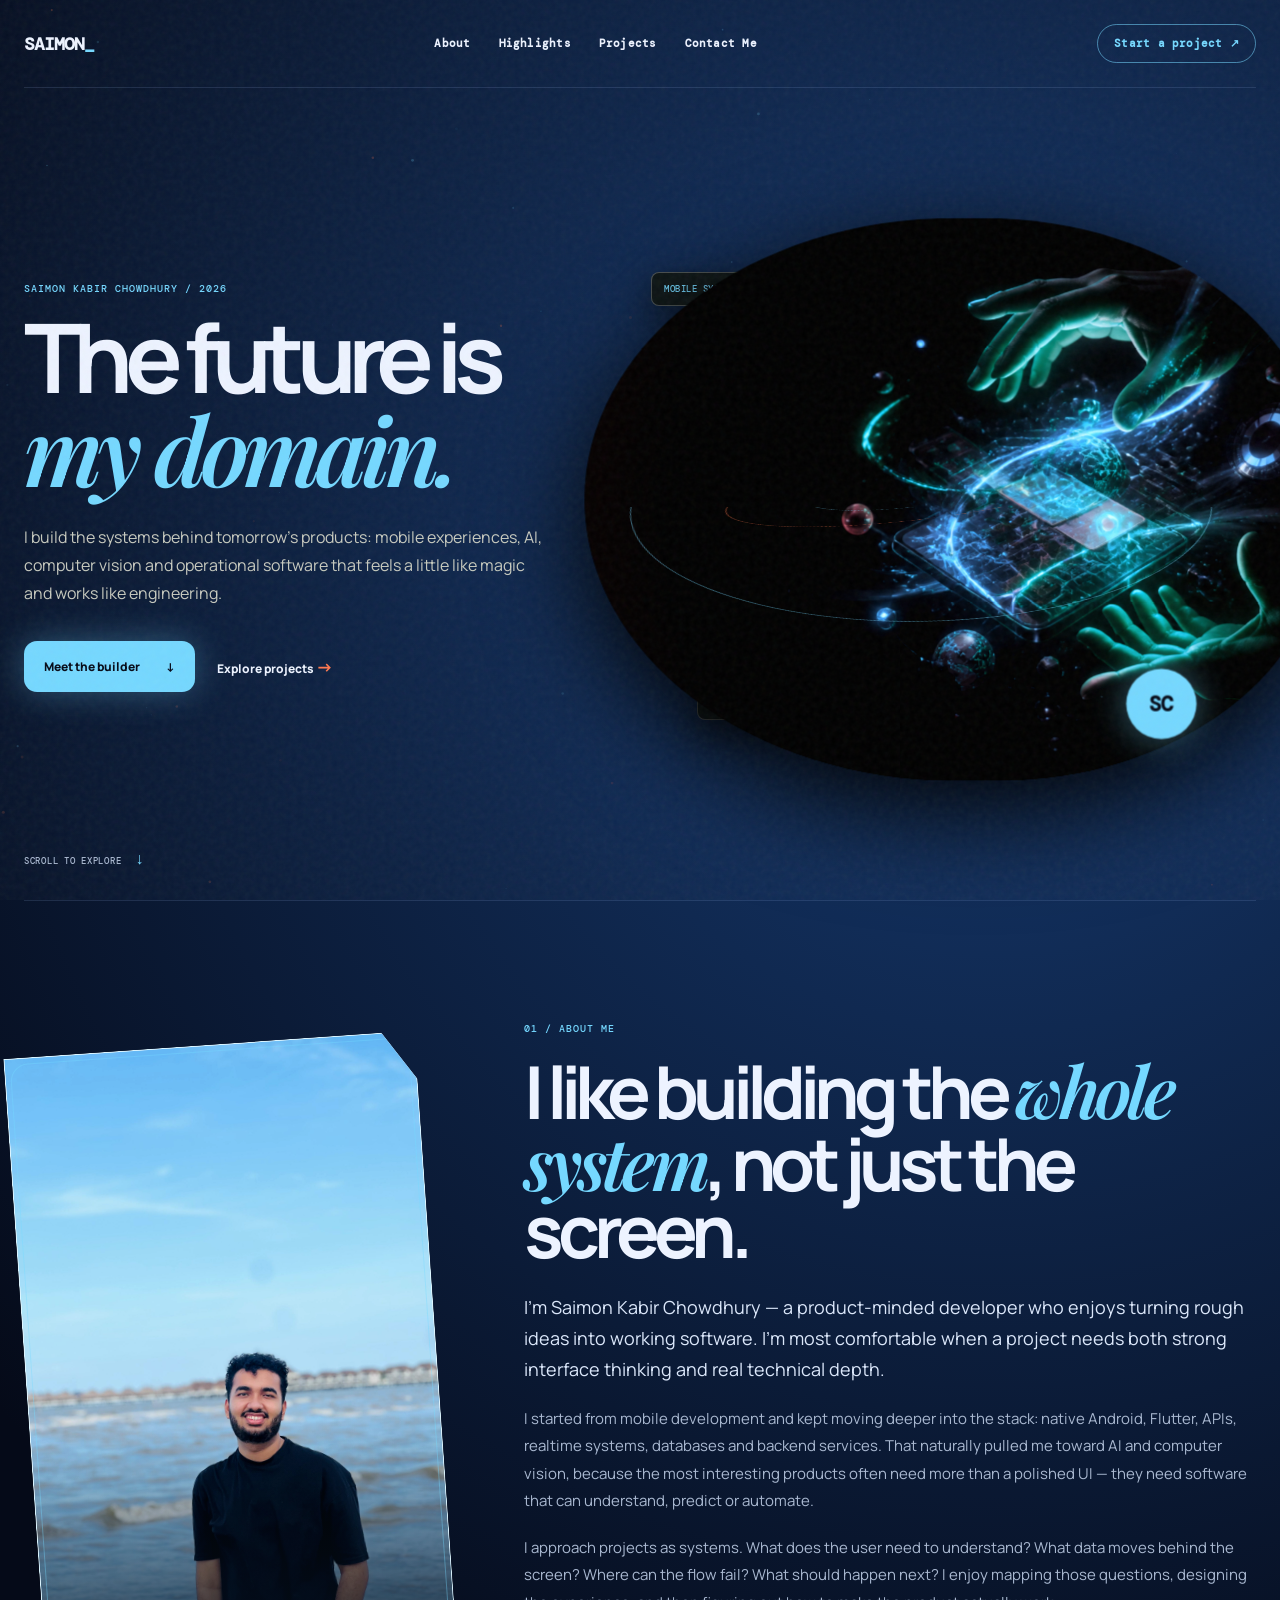
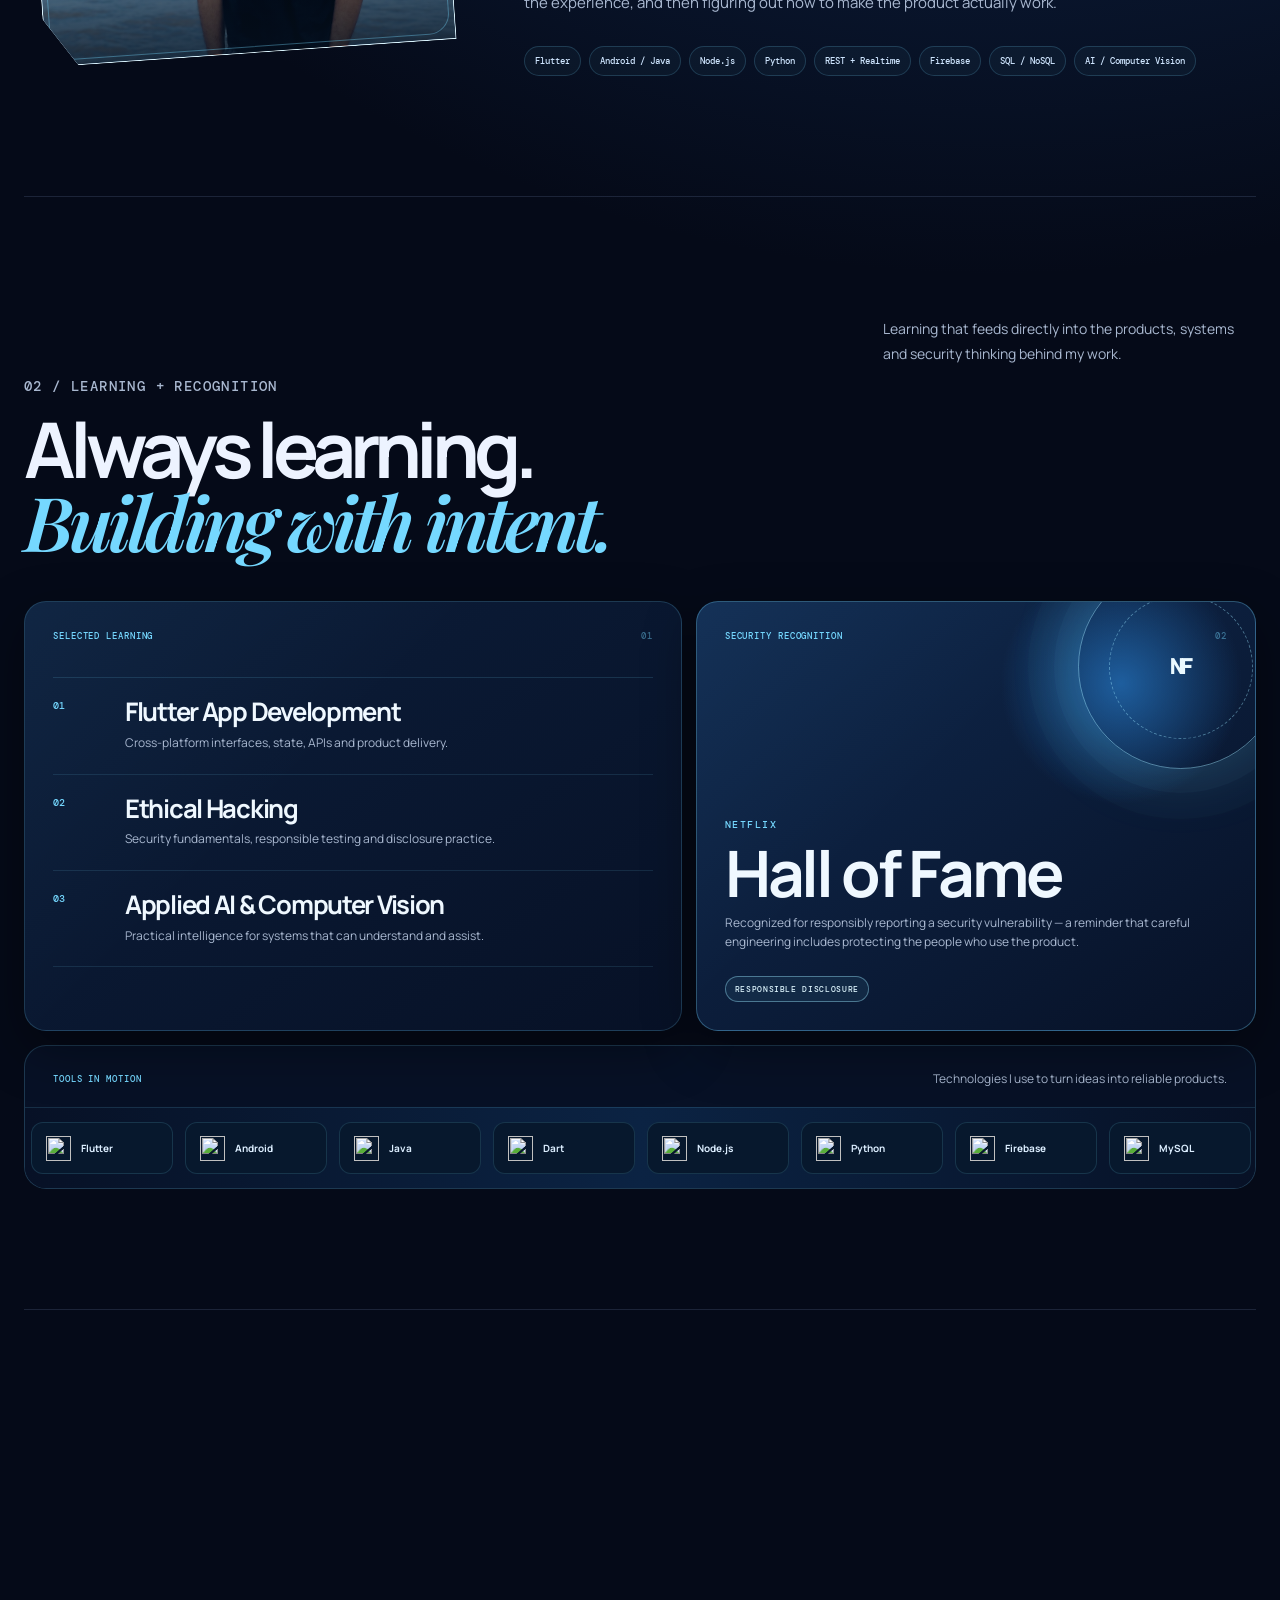
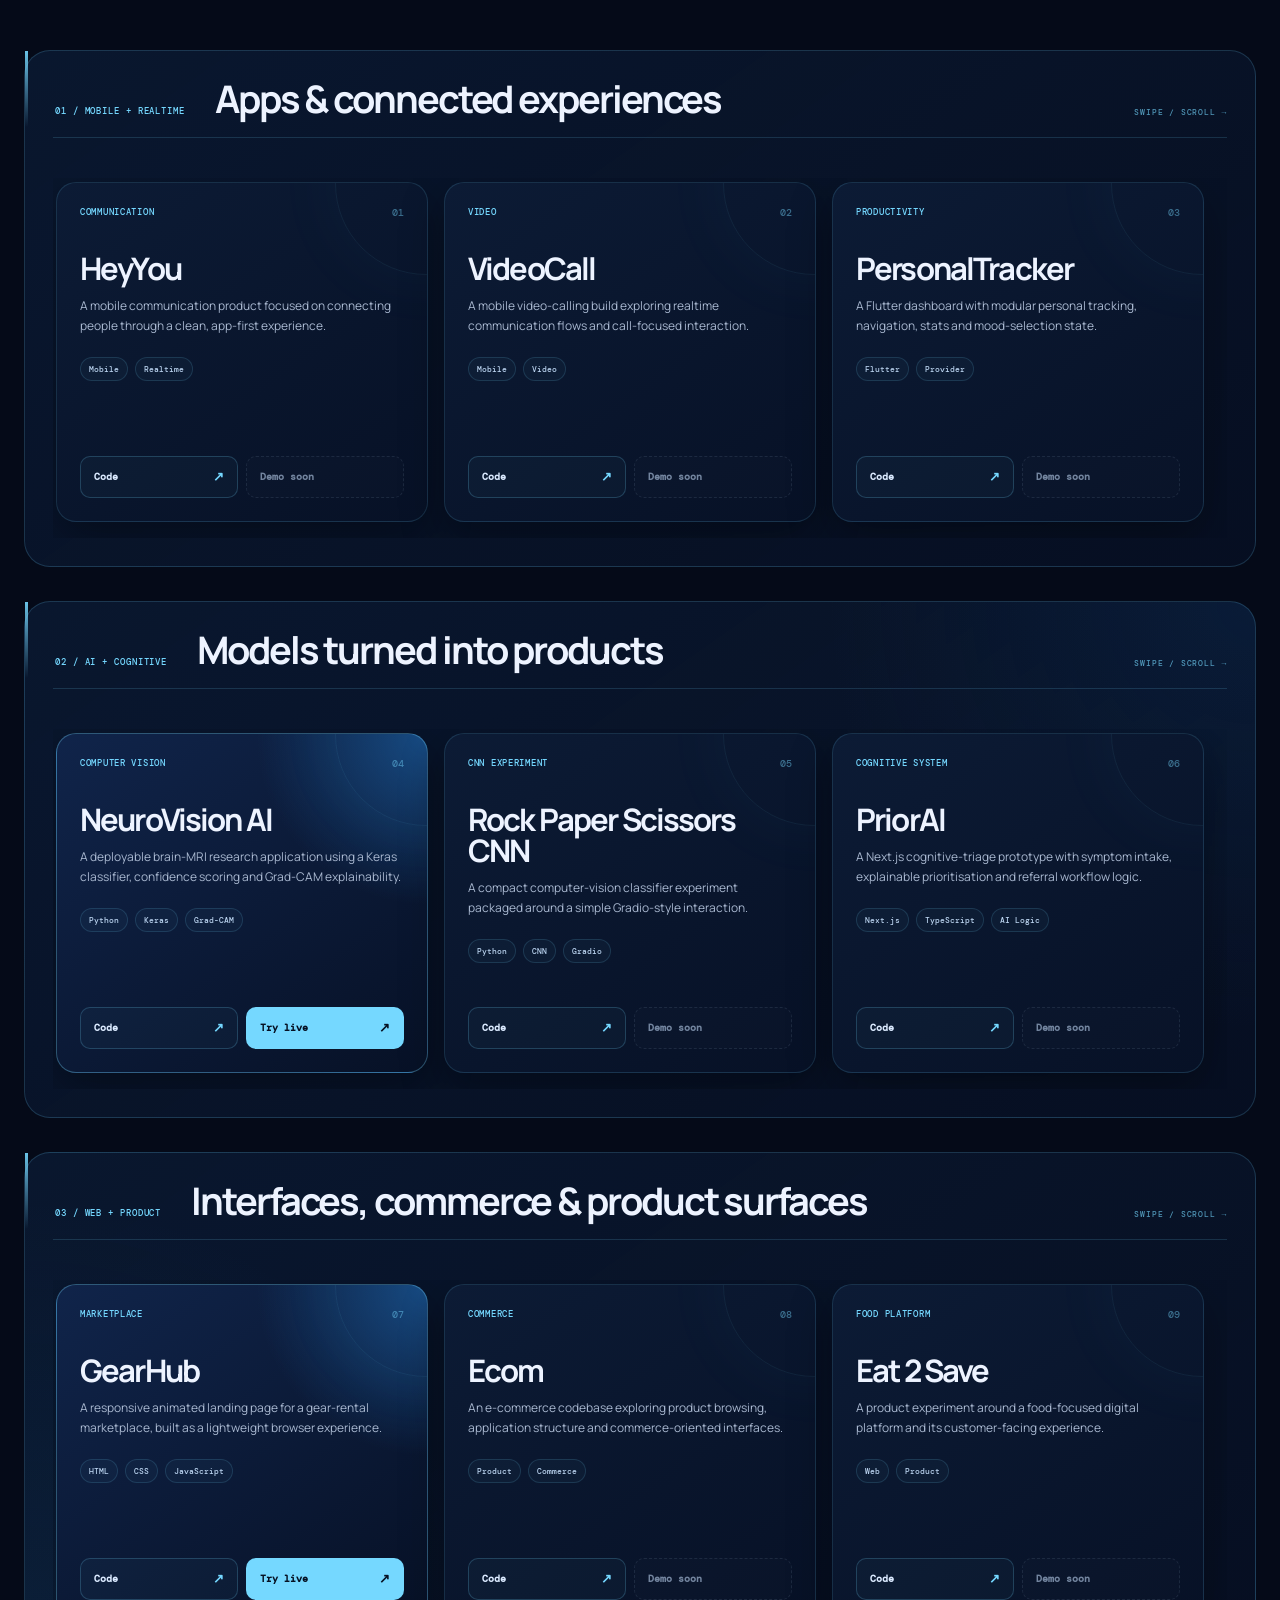
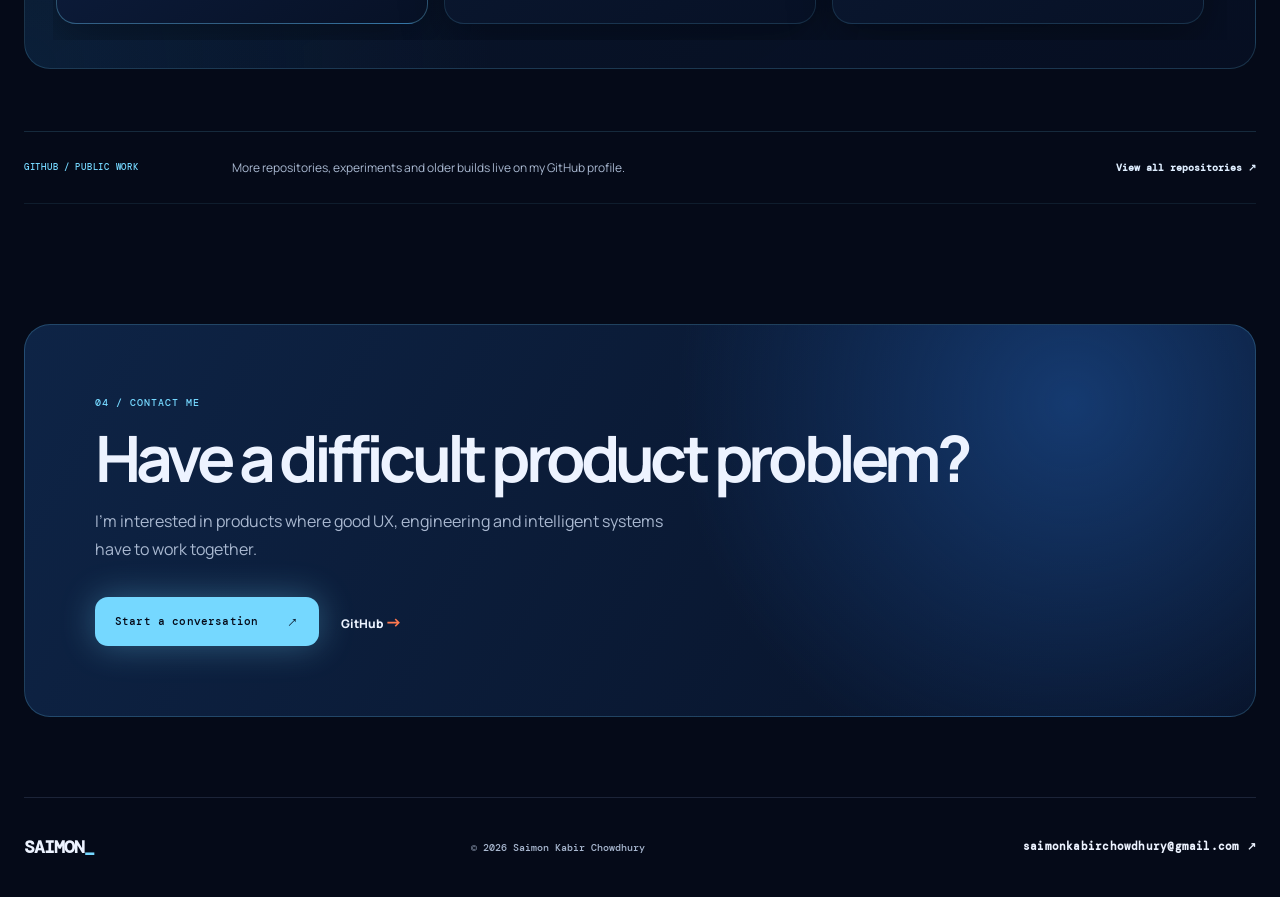
==== commit 8dc98b5d: "Add learning and technology showcase" ====
--- a/index.html
+++ b/index.html
@@ -14,6 +14,7 @@
     <link rel="stylesheet" href="penpot-theme.css" />
     <link rel="stylesheet" href="site-fixes.css?v=3" />
     <link rel="stylesheet" href="about-home.css?v=3" />
+    <link rel="stylesheet" href="highlights.css?v=1" />
   </head>
   <body>
     <canvas id="magic-field" aria-hidden="true"></canvas>
@@ -23,6 +24,7 @@
       <a class="brand" href="#top">SAIMON<span>_</span></a>
       <nav aria-label="Primary navigation">
         <a href="#about">About</a>
+        <a href="#highlights">Highlights</a>
         <a href="#projects">Projects</a>
         <a href="#contact">Contact Me</a>
       </nav>
@@ -95,10 +97,68 @@
         </div>
       </section>
 
+      <section id="highlights" class="highlights-section shell">
+        <div class="highlights-heading reveal">
+          <p class="eyebrow">02 / LEARNING + RECOGNITION</p>
+          <h2>Always learning.<br /><em>Building with intent.</em></h2>
+          <p>Learning that feeds directly into the products, systems and security thinking behind my work.</p>
+        </div>
+
+        <div class="highlights-grid">
+          <article class="learning-panel reveal">
+            <div class="panel-label"><span>SELECTED LEARNING</span><b>01</b></div>
+            <div class="course-list">
+              <div class="course-item"><span class="course-index">01</span><div><h3>Flutter App Development</h3><p>Cross-platform interfaces, state, APIs and product delivery.</p></div></div>
+              <div class="course-item"><span class="course-index">02</span><div><h3>Ethical Hacking</h3><p>Security fundamentals, responsible testing and disclosure practice.</p></div></div>
+              <div class="course-item"><span class="course-index">03</span><div><h3>Applied AI &amp; Computer Vision</h3><p>Practical intelligence for systems that can understand and assist.</p></div></div>
+            </div>
+          </article>
+
+          <article class="recognition-panel reveal">
+            <div class="recognition-orbit" aria-hidden="true"><span>NF</span></div>
+            <div class="panel-label"><span>SECURITY RECOGNITION</span><b>02</b></div>
+            <p class="recognition-kicker">NETFLIX</p>
+            <h3>Hall of Fame</h3>
+            <p>Recognized for responsibly reporting a security vulnerability — a reminder that careful engineering includes protecting the people who use the product.</p>
+            <span class="recognition-tag">RESPONSIBLE DISCLOSURE</span>
+          </article>
+        </div>
+
+        <div class="technology-rail reveal" aria-label="Technologies I work with">
+          <div class="technology-rail-head"><span>TOOLS IN MOTION</span><p>Technologies I use to turn ideas into reliable products.</p></div>
+          <div class="technology-window">
+            <div class="technology-track">
+              <div class="technology-set">
+                <span class="technology"><img src="https://cdn.jsdelivr.net/gh/devicons/devicon/icons/flutter/flutter-original.svg" alt="" /><b>Flutter</b></span>
+                <span class="technology"><img src="https://cdn.jsdelivr.net/gh/devicons/devicon/icons/android/android-original.svg" alt="" /><b>Android</b></span>
+                <span class="technology"><img src="https://cdn.jsdelivr.net/gh/devicons/devicon/icons/java/java-original.svg" alt="" /><b>Java</b></span>
+                <span class="technology"><img src="https://cdn.jsdelivr.net/gh/devicons/devicon/icons/dart/dart-original.svg" alt="" /><b>Dart</b></span>
+                <span class="technology"><img src="https://cdn.jsdelivr.net/gh/devicons/devicon/icons/nodejs/nodejs-original.svg" alt="" /><b>Node.js</b></span>
+                <span class="technology"><img src="https://cdn.jsdelivr.net/gh/devicons/devicon/icons/python/python-original.svg" alt="" /><b>Python</b></span>
+                <span class="technology"><img src="https://cdn.jsdelivr.net/gh/devicons/devicon/icons/firebase/firebase-plain.svg" alt="" /><b>Firebase</b></span>
+                <span class="technology"><img src="https://cdn.jsdelivr.net/gh/devicons/devicon/icons/mysql/mysql-original.svg" alt="" /><b>MySQL</b></span>
+                <span class="technology"><img src="https://cdn.jsdelivr.net/gh/devicons/devicon/icons/git/git-original.svg" alt="" /><b>Git</b></span>
+              </div>
+              <div class="technology-set" aria-hidden="true">
+                <span class="technology"><img src="https://cdn.jsdelivr.net/gh/devicons/devicon/icons/flutter/flutter-original.svg" alt="" /><b>Flutter</b></span>
+                <span class="technology"><img src="https://cdn.jsdelivr.net/gh/devicons/devicon/icons/android/android-original.svg" alt="" /><b>Android</b></span>
+                <span class="technology"><img src="https://cdn.jsdelivr.net/gh/devicons/devicon/icons/java/java-original.svg" alt="" /><b>Java</b></span>
+                <span class="technology"><img src="https://cdn.jsdelivr.net/gh/devicons/devicon/icons/dart/dart-original.svg" alt="" /><b>Dart</b></span>
+                <span class="technology"><img src="https://cdn.jsdelivr.net/gh/devicons/devicon/icons/nodejs/nodejs-original.svg" alt="" /><b>Node.js</b></span>
+                <span class="technology"><img src="https://cdn.jsdelivr.net/gh/devicons/devicon/icons/python/python-original.svg" alt="" /><b>Python</b></span>
+                <span class="technology"><img src="https://cdn.jsdelivr.net/gh/devicons/devicon/icons/firebase/firebase-plain.svg" alt="" /><b>Firebase</b></span>
+                <span class="technology"><img src="https://cdn.jsdelivr.net/gh/devicons/devicon/icons/mysql/mysql-original.svg" alt="" /><b>MySQL</b></span>
+                <span class="technology"><img src="https://cdn.jsdelivr.net/gh/devicons/devicon/icons/git/git-original.svg" alt="" /><b>Git</b></span>
+              </div>
+            </div>
+          </div>
+        </div>
+      </section>
+
       <section id="projects" class="projects-home shell">
         <div class="section-intro reveal">
           <div>
-            <p class="eyebrow">02 / PROJECTS</p>
+            <p class="eyebrow">03 / PROJECTS</p>
             <h2>Real repos.<br /><em>Real builds.</em></h2>
           </div>
           <p>Every project below points to its public GitHub repository. When a browser-accessible build is available, the card also includes a direct way to try it.</p>
@@ -237,7 +297,7 @@
       </section>
 
       <section id="contact" class="home-cta shell reveal">
-        <p class="eyebrow">03 / CONTACT ME</p>
+        <p class="eyebrow">04 / CONTACT ME</p>
         <h2>Have a difficult product problem?</h2>
         <p>I’m interested in products where good UX, engineering and intelligent systems have to work together.</p>
         <div class="hero-actions">
--- a/about-home.css
+++ b/about-home.css
@@ -1,9 +1,11 @@
 /* About-led homepage. Intentionally editorial: one strong visual story, one text column, then projects. */
 .story-section{padding:125px 0 120px;border-top:1px solid var(--line);display:grid;grid-template-columns:minmax(0,1.08fr) minmax(420px,.92fr);gap:72px;align-items:start}.story-visual{position:sticky;top:112px;height:720px;display:grid;grid-template-columns:1.15fr .85fr;grid-template-rows:1fr 1fr;gap:12px;perspective:1200px}.story-shot{position:relative;margin:0;overflow:hidden;border:1px solid #75d8ff45;background:#071126;box-shadow:0 25px 70px #0008}.story-shot:after{content:"";position:absolute;inset:0;z-index:1;background:linear-gradient(180deg,transparent 52%,#04101fcc 100%);pointer-events:none}.story-shot-main{grid-row:1/3;border:10px solid #fff;border-radius:26px 15px 29px 18px;isolation:isolate;background:#fff;transform:rotate(-4deg);transform-origin:center;box-shadow:0 28px 66px #000a,0 0 0 1px #d9f6ff,0 0 48px #2086c333;transition:transform .38s cubic-bezier(.2,.7,.2,1),box-shadow .38s ease}.story-shot-main:before{content:"";position:absolute;z-index:3;inset:5px;border:1px solid #75d8ff5e;border-radius:18px 9px 21px 12px;pointer-events:none}.story-shot-main:hover{transform:rotate(-2.5deg) translateY(-8px);box-shadow:0 38px 78px #000b,0 0 0 1px #fff,0 0 58px #2086c34d}.story-shot-code{border-radius:8px 30px 8px 8px}.story-shot-think{border-radius:8px 8px 30px 8px}.story-shot img{width:100%;height:100%;object-fit:cover;display:block;filter:saturate(.96) contrast(1.08) brightness(1.035);transform:scale(1.001);transition:transform .7s cubic-bezier(.2,.7,.2,1),filter .4s ease}.story-shot-main img{object-position:50% 44%}.story-shot-main:hover img{transform:scale(1.055);filter:saturate(1.04) contrast(1.1) brightness(1.06)}.story-shot figcaption{position:absolute;left:18px;right:18px;bottom:16px;z-index:4;display:flex;gap:9px;align-items:center;color:#eaf3ff;font:600 11px Manrope,Arial,sans-serif;letter-spacing:.02em}.story-shot figcaption span{margin-right:8px;color:var(--acid);font:500 9px "DM Mono",monospace}.story-shot figcaption b{margin-left:auto;color:#b9eaff;opacity:.65;font:500 8px "DM Mono",monospace;letter-spacing:.08em}.greeting-cloud{position:absolute;z-index:4;inset:0;pointer-events:none}.greeting{position:absolute;padding:8px 11px;border:1px solid #9de8ff8c;border-radius:99px;background:#07172bd9;box-shadow:0 10px 28px #0007,0 0 22px #3cbdff22;color:#e8f8ff;font:500 10px "DM Mono",monospace;letter-spacing:.02em;opacity:0;transform:translateY(24px) scale(.78);transition:opacity .25s ease,transform .48s cubic-bezier(.18,.86,.28,1.2);will-change:transform,opacity}.greeting-one{left:10%;top:21%;transition-delay:0s}.greeting-two{right:8%;top:14%;transition-delay:.05s}.greeting-three{left:15%;top:40%;transition-delay:.1s}.greeting-four{right:7%;top:47%;transition-delay:.15s}.greeting-five{left:12%;top:62%;transition-delay:.2s}.greeting-six{right:9%;top:69%;transition-delay:.25s}.story-shot-main:hover .greeting,.story-shot-main:focus-within .greeting{opacity:1;transform:translateY(0) scale(1)}.story-shot-main:hover .greeting:nth-child(odd){animation:greeting-float 2.7s ease-in-out infinite .45s}.story-shot-main:hover .greeting:nth-child(even){animation:greeting-float 3.1s ease-in-out infinite .65s}.story-crosshair{position:absolute;left:57.5%;top:50%;width:54px;height:54px;border:1px solid #75d8ff50;border-radius:50%;transform:translate(-50%,-50%);pointer-events:none;box-shadow:0 0 36px #75d8ff22}.story-crosshair:before,.story-crosshair:after{content:"";position:absolute;background:#75d8ff80}.story-crosshair:before{width:86px;height:1px;left:-17px;top:26px}.story-crosshair:after{width:1px;height:86px;left:26px;top:-17px}.story-copy{padding-top:12px}.story-copy h2{font-size:clamp(48px,5.7vw,82px);line-height:.92;letter-spacing:-.082em;margin:0 0 28px}.story-copy h2 em{font:italic 600 .98em/1 "Playfair Display",Georgia,serif;color:var(--acid);letter-spacing:-.065em}.story-copy>p:not(.eyebrow){color:var(--muted);font-size:15px;line-height:1.82;margin:0 0 20px}.story-copy .story-lead{font-size:18px!important;color:#dbe7fa!important;line-height:1.72!important}.story-stack{display:flex;flex-wrap:wrap;gap:8px;margin:31px 0 34px}.story-stack span{border:1px solid #75d8ff30;border-radius:99px;padding:8px 10px;background:#75d8ff0a;color:#cfe6ff;font:500 9px "DM Mono",monospace}.story-principles{border-top:1px solid var(--line)}.story-principles>div{display:grid;grid-template-columns:130px 1fr;gap:22px;padding:17px 0;border-bottom:1px solid var(--line)}.story-principles b{font-size:12px;color:#eaf3ff}.story-principles span{font-size:12px;line-height:1.6;color:var(--muted)}@keyframes greeting-float{50%{transform:translateY(-9px) scale(1)}}
 
-.projects-home{padding:120px 0;border-top:1px solid var(--line)}.project-lanes{display:grid;gap:64px}.project-lane{display:grid;gap:22px}.project-lane-head{display:flex;justify-content:space-between;align-items:end;gap:30px;padding-bottom:17px;border-bottom:1px solid #75d8ff24}.project-lane-head>span{color:var(--acid);font:500 9px "DM Mono",monospace;letter-spacing:.1em}.project-lane-head h3{margin:0;font-size:clamp(24px,3vw,38px);line-height:1;letter-spacing:-.055em;text-align:right}.repo-card-grid{display:grid;grid-template-columns:repeat(3,minmax(0,1fr));gap:14px}.repo-card{position:relative;min-height:355px;padding:23px;display:flex;flex-direction:column;overflow:hidden;border:1px solid #75d8ff24;border-radius:20px;background:linear-gradient(145deg,#0c1b35,#071126);box-shadow:0 16px 45px #0005;transition:transform .24s ease,border-color .24s ease,background .24s ease}.repo-card:before{content:"";position:absolute;width:180px;height:180px;border:1px solid #75d8ff12;border-radius:50%;right:-90px;top:-90px;box-shadow:0 0 80px #75d8ff0b}.repo-card:hover{transform:translateY(-5px);border-color:#75d8ff62;background:linear-gradient(145deg,#10264a,#071126)}.repo-card-featured{border-color:#75d8ff55;background:radial-gradient(circle at 100% 0%,#174b83 0,transparent 34%),linear-gradient(145deg,#10244a,#071126)}.repo-card-top{position:relative;z-index:1;display:flex;justify-content:space-between;gap:16px;align-items:center;margin-bottom:42px}.repo-card-top span{color:var(--acid);font:500 9px "DM Mono",monospace;letter-spacing:.08em}.repo-card-top b{color:#75d8ff75;font:500 10px "DM Mono",monospace}.repo-card h4{position:relative;z-index:1;margin:0 0 12px;font-size:31px;line-height:1;letter-spacing:-.06em}.repo-card p{position:relative;z-index:1;margin:0;color:var(--muted);font-size:12px;line-height:1.72;max-width:340px}.repo-tags{position:relative;z-index:1;display:flex;flex-wrap:wrap;gap:7px;margin:20px 0 24px}.repo-tags span{padding:6px 8px;border:1px solid #75d8ff25;border-radius:99px;color:#bcd5f1;background:#75d8ff08;font:500 8px "DM Mono",monospace}.repo-actions{position:relative;z-index:1;display:grid;grid-template-columns:1fr 1fr;gap:8px;margin-top:auto}.repo-actions a,.repo-action-disabled{min-height:42px;padding:0 13px;display:flex;align-items:center;justify-content:space-between;border-radius:10px;font:700 10px "DM Mono",monospace;text-decoration:none}.repo-actions a{border:1px solid #75d8ff35;color:#dbeaff;background:#75d8ff08;transition:border-color .2s ease,background .2s ease,color .2s ease}.repo-actions a:hover{border-color:#75d8ff90;background:#75d8ff15}.repo-actions a span{color:var(--acid);font-size:13px}.repo-actions .repo-action-live{border-color:#75d8ff70;background:var(--acid);color:#061123}.repo-actions .repo-action-live span{color:#061123}.repo-actions .repo-action-live:hover{background:#a6e8ff;border-color:#a6e8ff}.repo-action-disabled{border:1px dashed #8397b328;color:#73859f;background:#ffffff03;cursor:not-allowed}.github-note{margin-top:62px;padding:26px 0;border-top:1px solid #75d8ff28;border-bottom:1px solid #75d8ff18;display:grid;grid-template-columns:180px 1fr auto;gap:28px;align-items:center}.github-note>span{color:var(--acid);font:500 9px "DM Mono",monospace;letter-spacing:.08em}.github-note p{margin:0;color:var(--muted);font-size:12px;line-height:1.6}.github-note a{color:#dfeeff;text-decoration:none;font:700 10px "DM Mono",monospace}.github-note a:hover{color:var(--acid)}
+.highlights-section{padding:120px 0;border-top:1px solid var(--line)}.highlights-heading{display:grid;grid-template-columns:minmax(0,1fr) minmax(260px,.46fr);gap:48px;align-items:end;margin-bottom:42px}.highlights-heading .eyebrow,.highlights-heading h2{grid-column:1}.highlights-heading .eyebrow{margin-bottom:-32px}.highlights-heading h2{margin:0;font-size:clamp(45px,6vw,80px);line-height:.91;letter-spacing:-.08em}.highlights-heading h2 em{font:italic 600 .98em/1 "Playfair Display",Georgia,serif;color:var(--acid);letter-spacing:-.065em}.highlights-heading>p{grid-column:2;grid-row:1/3;margin:0;color:var(--muted);font-size:14px;line-height:1.75}.highlights-grid{display:grid;grid-template-columns:1.08fr .92fr;gap:14px}.learning-panel,.recognition-panel{position:relative;overflow:hidden;min-height:430px;padding:28px;border:1px solid #75d8ff32;border-radius:22px;background:linear-gradient(145deg,#0c1e3b,#071126);box-shadow:0 18px 52px #0006}.learning-panel:before,.recognition-panel:before{content:"";position:absolute;inset:0;pointer-events:none;background:linear-gradient(135deg,#75d8ff0b,transparent 42%)}.panel-label{position:relative;z-index:1;display:flex;justify-content:space-between;color:var(--acid);font:500 9px "DM Mono",monospace;letter-spacing:.1em}.panel-label b{color:#75d8ff70;font-weight:500}.course-list{position:relative;z-index:1;margin-top:35px;border-top:1px solid #75d8ff24}.course-item{display:grid;grid-template-columns:56px 1fr;gap:16px;padding:21px 0;border-bottom:1px solid #75d8ff1e}.course-index{color:var(--acid);font:500 10px "DM Mono",monospace}.course-item h3,.recognition-panel h3{margin:0;color:#eff8ff;font-size:clamp(19px,2vw,26px);line-height:1;letter-spacing:-.05em}.course-item p,.recognition-panel>p{margin:8px 0 0;color:var(--muted);font-size:12px;line-height:1.65}.recognition-panel{display:flex;flex-direction:column;justify-content:flex-end;background:radial-gradient(circle at 76% 19%,#1e5e9e 0,transparent 22%),linear-gradient(145deg,#102a50,#071126);border-color:#75d8ff55}.recognition-orbit{position:absolute;top:-38px;right:-28px;width:205px;height:205px;border:1px solid #9de8ff78;border-radius:50%;display:grid;place-items:center;box-shadow:0 0 0 24px #75d8ff08,0 0 0 50px #75d8ff05,0 0 70px #75d8ff2e;animation:recognition-pulse 4s ease-in-out infinite}.recognition-orbit:before{content:"";width:142px;height:142px;border:1px dashed #9de8ff6b;border-radius:50%}.recognition-orbit span{position:absolute;color:#eaf9ff;font:600 22px "DM Mono",monospace;letter-spacing:-.12em}.recognition-panel .panel-label{position:absolute;top:28px;left:28px;right:28px}.recognition-kicker{position:relative;margin:0!important;color:var(--acid)!important;font:500 10px "DM Mono",monospace!important;letter-spacing:.15em}.recognition-panel h3{position:relative;margin-top:10px;font-size:clamp(43px,5vw,65px)}.recognition-tag{position:relative;margin-top:24px;width:max-content;padding:7px 9px;border:1px solid #9de8ff68;border-radius:99px;color:#dff7ff;background:#75d8ff12;font:500 8px "DM Mono",monospace;letter-spacing:.08em}.technology-rail{margin-top:14px;padding:24px 0 0;border:1px solid #75d8ff32;border-radius:22px;background:#071126;overflow:hidden}.technology-rail-head{padding:0 28px 20px;display:flex;justify-content:space-between;gap:30px;align-items:center}.technology-rail-head span{color:var(--acid);font:500 9px "DM Mono",monospace;letter-spacing:.1em}.technology-rail-head p{margin:0;color:var(--muted);font-size:12px}.technology-window{overflow:hidden;border-top:1px solid #75d8ff24;background:linear-gradient(90deg,#071126,#0b2343,#071126)}.technology-track{display:flex;width:max-content;animation:technology-scroll 30s linear infinite}.technology-window:hover .technology-track{animation-play-state:paused}.technology-set{display:flex;align-items:center;gap:12px;padding:14px 6px}.technology{min-width:142px;height:52px;padding:0 14px;display:flex;align-items:center;gap:10px;border:1px solid #75d8ff25;border-radius:12px;background:#07182d;color:#dceeff;font:600 10px Manrope,Arial,sans-serif}.technology img{width:25px;height:25px;object-fit:contain}.technology b{font-weight:700}@keyframes technology-scroll{to{transform:translateX(-50%)}}@keyframes recognition-pulse{50%{transform:scale(1.06);box-shadow:0 0 0 28px #75d8ff08,0 0 0 56px #75d8ff04,0 0 82px #75d8ff38}}
+
+.projects-home{padding:120px 0;border-top:1px solid var(--line)}.project-lanes{display:grid;gap:64px}.project-lane{display:grid;gap:22px}.project-lane-head{display:flex;justify-content:space-between;align-items:end;gap:30px;padding-bottom:17px;border-bottom:1px solid #75d8ff24}.project-lane-head>span{color:var(--acid);font:500 9px "DM Mono",monospace;letter-spacing:.1em}.project-lane-head h3{margin:0;font-size:clamp(24px,3vw,38px);line-height:1;letter-spacing:-.055em;text-align:right}.repo-card-grid{display:grid;grid-template-columns:repeat(3,minmax(0,1fr));gap:14px}.repo-card{position:relative;min-height:355px;padding:23px;display:flex;flex-direction:column;overflow:hidden;border:1px solid #75d8ff24;border-radius:20px;background:linear-gradient(145deg,#0c1b35,#071126);box-shadow:0 16px 45px #0005;transition:transform .24s ease,border-color .24s ease,background .24s ease}.repo-card:before{content:"";position:absolute;width:180px;height:180px;border:1px solid #75d8ff12;border-radius:50%;right:-90px;top:-90px;box-shadow:0 0 80px #75d8ff0b}.repo-card:hover{transform:translateY(-5px);border-color:#75d8ff62;background:linear-gradient(145deg,#10264a,#071126)}.repo-card-featured{border-color:#75d8ff55;background:radial-gradient(circle at 100% 0%,#174b83 0,transparent 34%),linear-gradient(145deg,#10244a,#071126)}.repo-card-top{position:relative;z-index:1;display:flex;justify-content:space-between;gap:16px;align-items:center;margin-bottom:42px}.repo-card-top span{color:var(--acid);font:500 9px "DM Mono",monospace;letter-spacing:.08em}.repo-card-top b{color:#75d8ff75;font:500 10px "DM Mono",monospace}.repo-card h4{position:relative;z-index:1;margin:0 0 12px;font-size:31px;line-height:1;letter-spacing:-.06em}.repo-card p{position:relative;z-index:1;margin:0;color:var(--muted);font-size:12px;line-height:1.72;max-width:340px}.repo-tags{position:relative;z-index:1;display:flex;flex-wrap:wrap;gap:7px;margin:20px 0 24px}.repo-tags span{padding:6px 8px;border:1px solid #75d8ff25;border-radius:99px;color:#bcd5f1;background:#75d8ff08;font:500 8px "DM Mono",monospace}.repo-actions{position:relative;z-index:1;display:grid;grid-template-columns:1fr 1fr;gap:8px;margin-top:auto}.repo-actions a,.repo-action-disabled{min-height:42px;padding:0 13px;display:flex;align-items:center;justify-content:space-between;border-radius:10px;font:700 10px "DM Mono",monospace;text-decoration:none}.repo-actions a{border:1px solid #75d8ff35;color:#dbeaff;background:#75d8ff08;transition:border-color .2s ease,background .2s ease,color .2s ease}.repo-actions a:hover{border-color:#75d8ff90;background:#75d8ff15}.repo-actions a span{color:var(--acid);font-size:13px}.repo-actions .repo-action-live{border-color:#75d8ff70;background:var(--acid);color:#061123}.repo-actions .repo-actions .repo-action-live span{color:#061123}.repo-actions .repo-action-live:hover{background:#a6e8ff;border-color:#a6e8ff}.repo-action-disabled{border:1px dashed #8397b328;color:#73859f;background:#ffffff03;cursor:not-allowed}.github-note{margin-top:62px;padding:26px 0;border-top:1px solid #75d8ff28;border-bottom:1px solid #75d8ff18;display:grid;grid-template-columns:180px 1fr auto;gap:28px;align-items:center}.github-note>span{color:var(--acid);font:500 9px "DM Mono",monospace;letter-spacing:.08em}.github-note p{margin:0;color:var(--muted);font-size:12px;line-height:1.6}.github-note a{color:#dfeeff;text-decoration:none;font:700 10px "DM Mono",monospace}.github-note a:hover{color:var(--acid)}
 
 .home-cta{margin-bottom:80px;padding:70px;border:1px solid #75d8ff35;border-radius:26px;background:radial-gradient(circle at 85% 20%,#153a70 0,transparent 36%),linear-gradient(120deg,#0e2446,#071126)}.home-cta h2{font-size:clamp(38px,5vw,68px);line-height:.95;letter-spacing:-.075em;margin:0 0 18px}.home-cta>p:not(.eyebrow){max-width:600px;color:var(--muted);line-height:1.75}
 
 @media(max-width:980px){.story-section{grid-template-columns:1fr;gap:46px}.story-visual{position:relative;top:auto;height:650px}.story-copy{max-width:760px}.story-principles>div{grid-template-columns:120px 1fr}.repo-card-grid{grid-template-columns:repeat(2,minmax(0,1fr))}.project-lane-head{align-items:start}.github-note{grid-template-columns:1fr auto}.github-note>span{grid-column:1/-1}}
-@media(max-width:620px){.story-section{padding:82px 0}.story-visual{height:auto;grid-template-columns:1fr 1fr;grid-template-rows:430px 230px;gap:9px}.story-shot-main{grid-column:1/3;grid-row:auto;border-radius:24px 24px 8px 8px}.story-shot-code{border-radius:8px 8px 8px 24px}.story-shot-think{border-radius:8px 8px 24px 8px}.story-shot figcaption b{display:none}.greeting{padding:7px 9px;font-size:9px}.greeting-one{left:8%;top:16%}.greeting-two{right:6%;top:13%}.greeting-three{left:11%;top:36%}.greeting-four{right:5%;top:43%}.greeting-five{left:8%;top:60%}.greeting-six{right:6%;top:65%}.story-crosshair{display:none}.story-copy h2{font-size:47px}.story-copy .story-lead{font-size:16px!important}.story-principles>div{grid-template-columns:1fr;gap:6px}.projects-home{padding:82px 0}.project-lanes{gap:48px}.project-lane-head{display:grid;gap:10px}.project-lane-head h3{text-align:left}.repo-card-grid{grid-template-columns:1fr}.repo-card{min-height:320px}.github-note{grid-template-columns:1fr;gap:12px}.home-cta{padding:34px 24px;margin-bottom:50px}.nav nav{display:none}}@media(prefers-reduced-motion:reduce){.story-shot img,.greeting{transition:none}.story-shot-main:hover .greeting{animation:none}}
+@media(max-width:620px){.story-section{padding:82px 0}.story-visual{height:auto;grid-template-columns:1fr 1fr;grid-template-rows:minmax(390px,70vw) 230px;gap:9px}.story-shot-main{grid-column:1/3;grid-row:auto;width:calc(100% - 18px);justify-self:center;border:7px solid #fff;border-radius:22px 13px 24px 15px;transform:rotate(-2.5deg);box-shadow:0 20px 48px #000a,0 0 0 1px #d9f6ff,0 0 34px #2086c326}.story-shot-main:before{inset:4px;border-radius:14px 7px 16px 9px}.story-shot-main:hover{transform:rotate(-1.5deg) translateY(-4px);box-shadow:0 26px 56px #000b,0 0 0 1px #fff,0 0 42px #2086c34d}.story-shot-main img{object-position:50% 46%}.story-shot-code{border-radius:8px 8px 8px 24px}.story-shot-think{border-radius:8px 8px 24px 8px}.story-shot figcaption{left:14px;right:14px;bottom:12px;font-size:10px}.story-shot figcaption b{display:none}.greeting{padding:7px 9px;font-size:9px}.greeting-one{left:8%;top:16%}.greeting-two{right:6%;top:13%}.greeting-three{left:11%;top:36%}.greeting-four{right:5%;top:43%}.greeting-five{left:8%;top:60%}.greeting-six{right:6%;top:65%}.story-crosshair{display:none}.story-copy h2{font-size:47px}.story-copy .story-lead{font-size:16px!important}.story-principles>div{grid-template-columns:1fr;gap:6px}.projects-home{padding:82px 0}.project-lanes{gap:48px}.project-lane-head{display:grid;gap:10px}.project-lane-head h3{text-align:left}.repo-card-grid{grid-template-columns:1fr}.repo-card{min-height:320px}.github-note{grid-template-columns:1fr;gap:12px}.home-cta{padding:34px 24px;margin-bottom:50px}.nav nav{display:none}}@media(hover:none) and (pointer:coarse){.story-shot-main .greeting-one,.story-shot-main .greeting-two{opacity:.96;transform:translateY(0) scale(1);animation:greeting-float 3s ease-in-out infinite .4s}}@media(prefers-reduced-motion:reduce){.story-shot img,.greeting{transition:none}.story-shot-main:hover .greeting,.story-shot-main .greeting-one,.story-shot-main .greeting-two{animation:none}}
--- a/highlights.css
+++ b/highlights.css
@@ -0,0 +1,41 @@
+/* Responsive rules for the learning, recognition and technology showcase. */
+.repo-actions .repo-action-live span{color:#061123}
+
+@media(max-width:980px){
+  .highlights-heading{grid-template-columns:1fr;gap:20px}
+  .highlights-heading .eyebrow,.highlights-heading h2,.highlights-heading>p{grid-column:auto;grid-row:auto}
+  .highlights-heading .eyebrow{margin:0 0 -8px}
+  .highlights-heading>p{max-width:580px}
+  .highlights-grid{grid-template-columns:1fr}
+  .learning-panel,.recognition-panel{min-height:0}
+  .recognition-panel{min-height:360px}
+}
+
+@media(max-width:620px){
+  .highlights-section{padding:82px 0}
+  .highlights-heading{margin-bottom:28px}
+  .highlights-heading h2{font-size:clamp(42px,13vw,58px)}
+  .highlights-heading>p{font-size:13px}
+  .highlights-grid{gap:10px}
+  .learning-panel,.recognition-panel{padding:22px;border-radius:18px}
+  .course-list{margin-top:25px}
+  .course-item{grid-template-columns:38px 1fr;gap:10px;padding:17px 0}
+  .course-item h3{font-size:19px}
+  .course-item p,.recognition-panel>p{font-size:11px}
+  .recognition-panel{min-height:350px}
+  .recognition-panel .panel-label{top:22px;left:22px;right:22px}
+  .recognition-orbit{right:-47px;top:-46px;width:170px;height:170px}
+  .recognition-orbit:before{width:118px;height:118px}
+  .recognition-panel h3{font-size:50px}
+  .technology-rail{margin-top:10px;border-radius:18px;padding-top:20px}
+  .technology-rail-head{display:block;padding:0 22px 17px}
+  .technology-rail-head p{margin-top:8px;font-size:11px;line-height:1.55}
+  .technology-set{gap:9px;padding:11px 5px}
+  .technology{min-width:126px;height:46px;padding:0 11px;font-size:9px}
+  .technology img{width:22px;height:22px}
+  .technology-track{animation-duration:24s}
+}
+
+@media(prefers-reduced-motion:reduce){
+  .technology-track,.recognition-orbit{animation:none}
+}
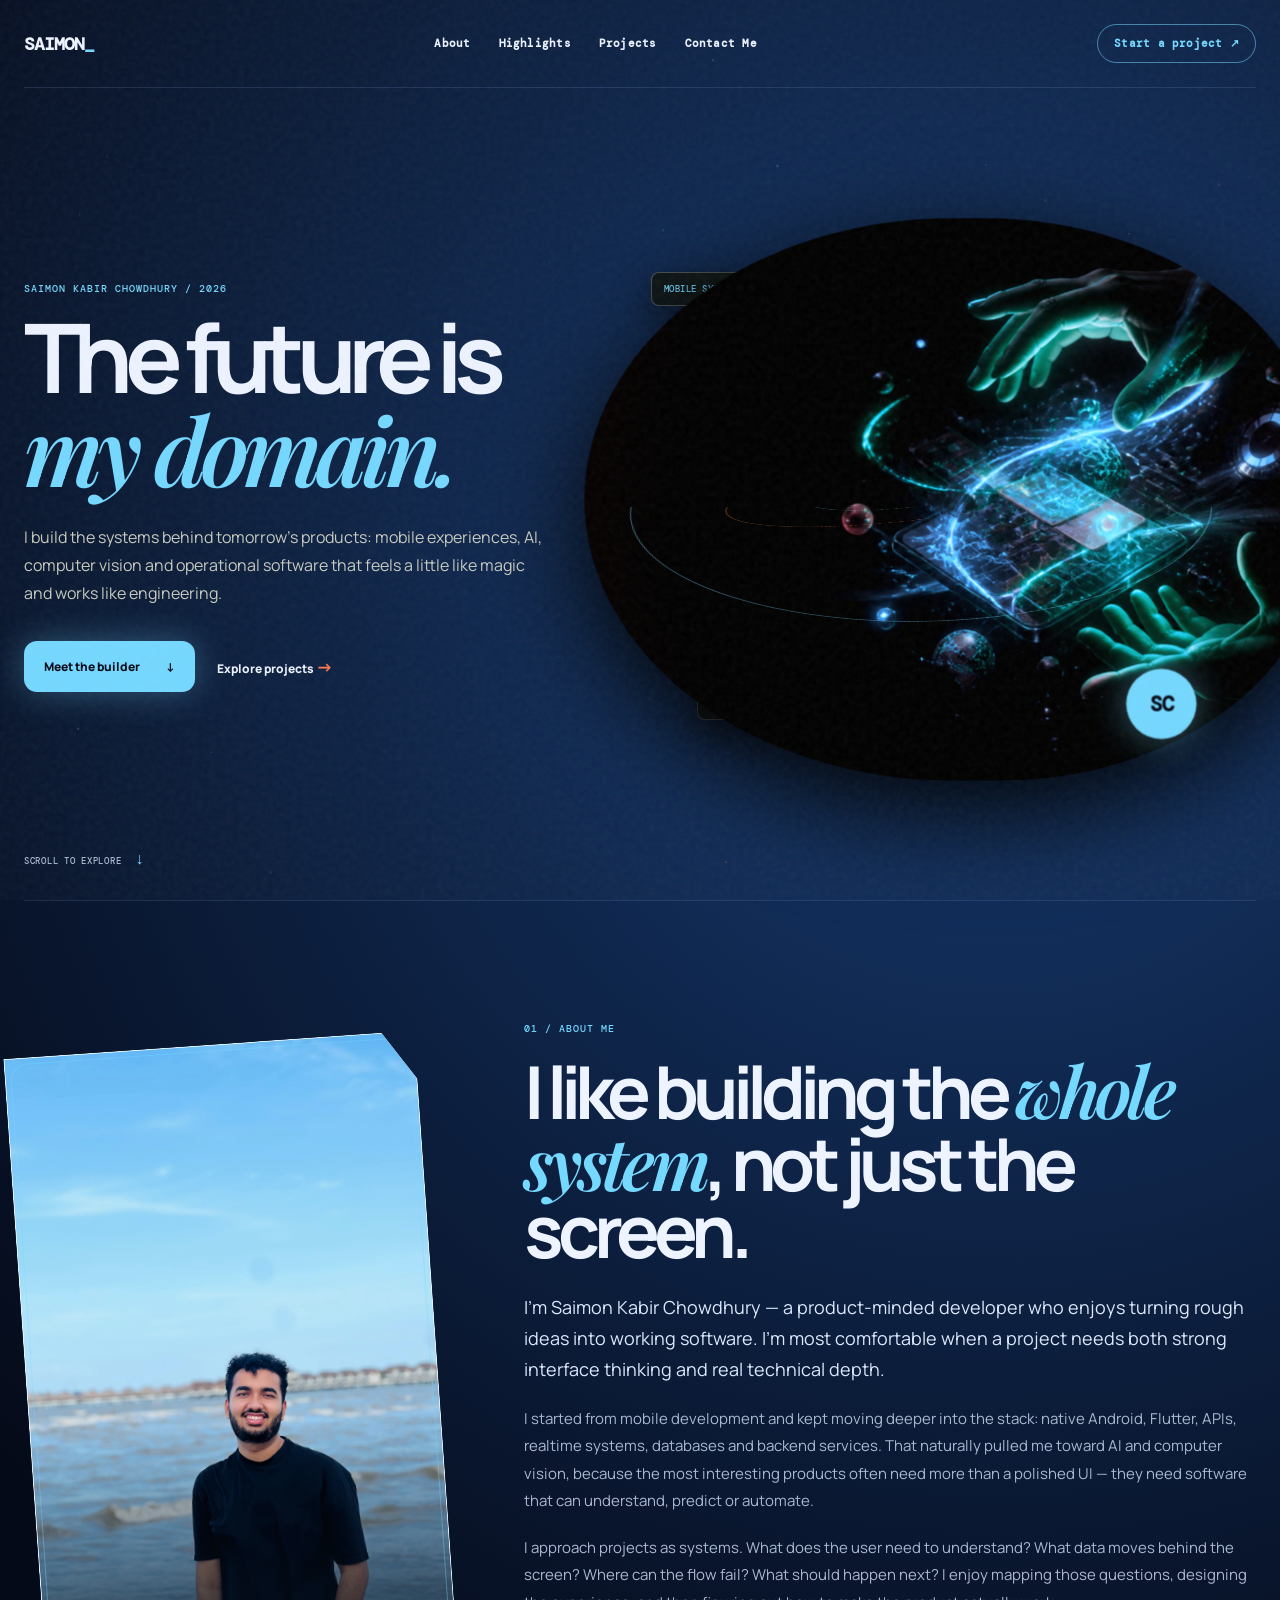
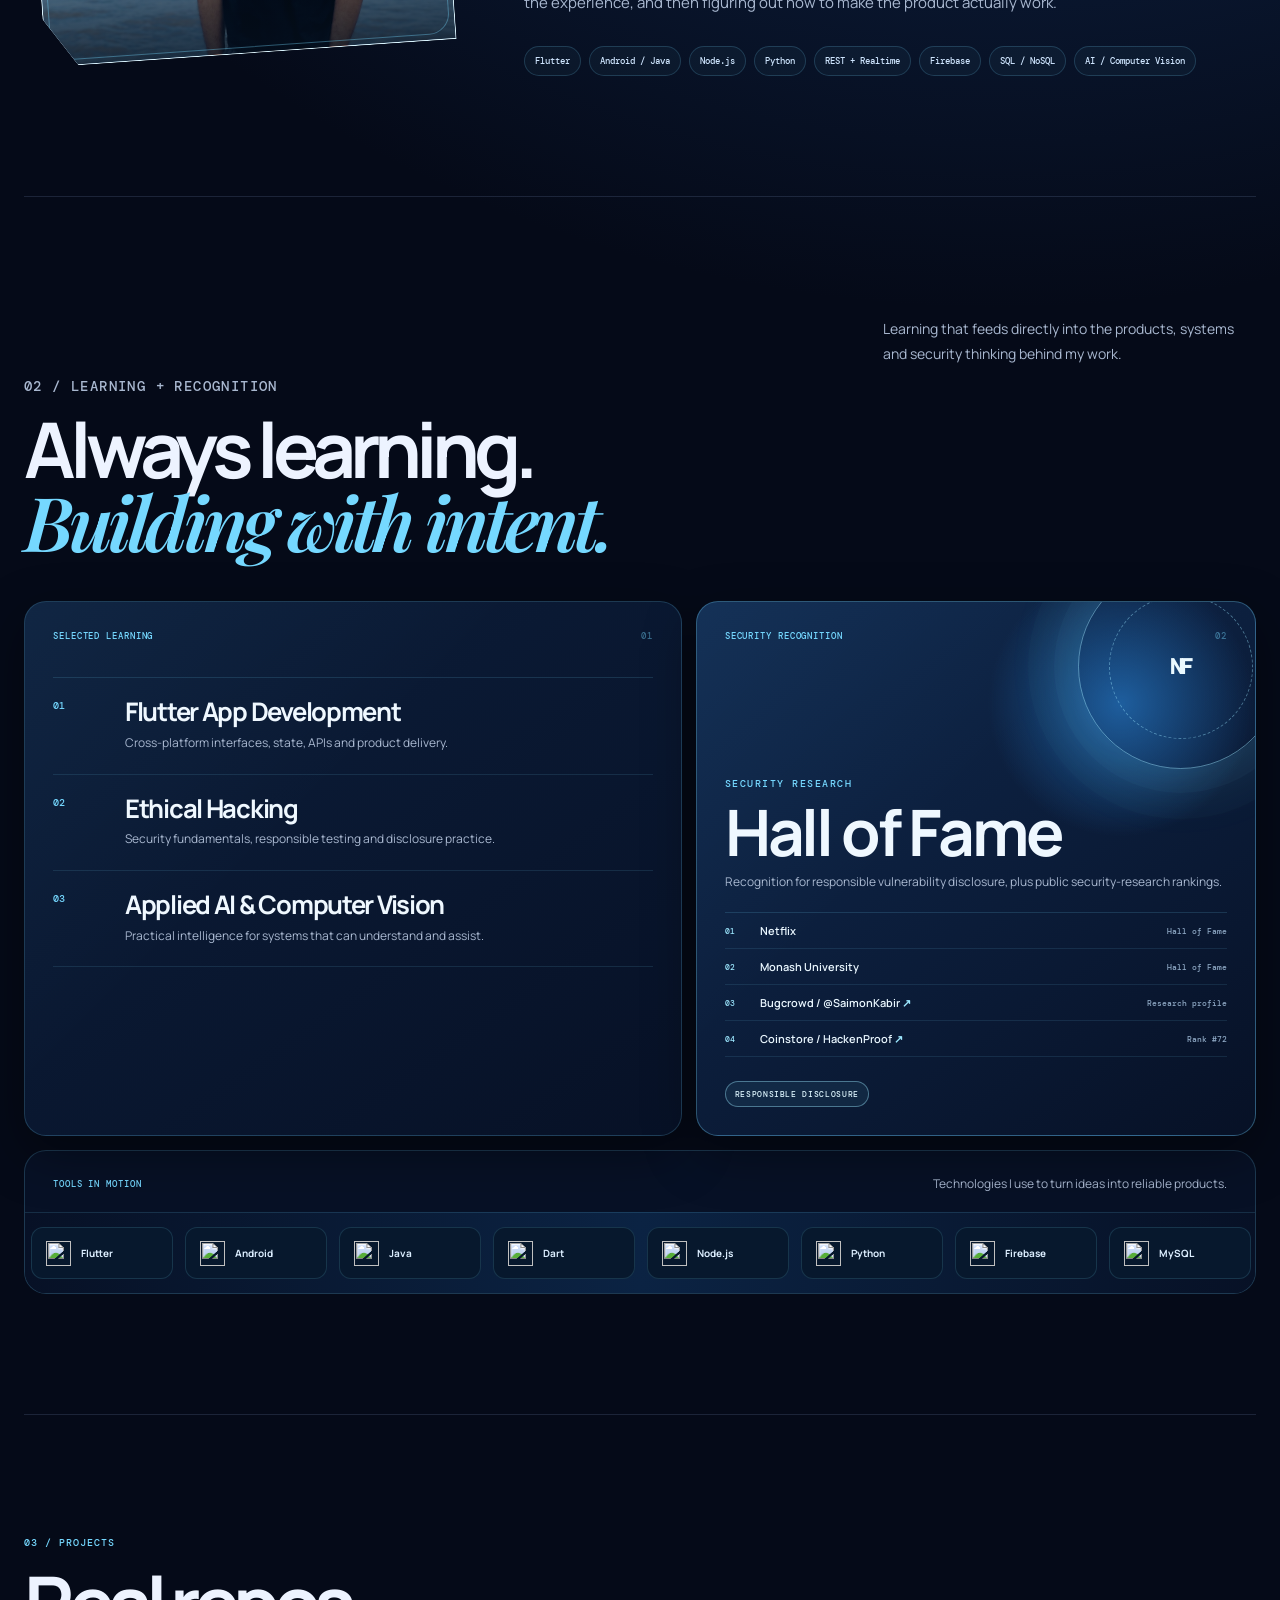
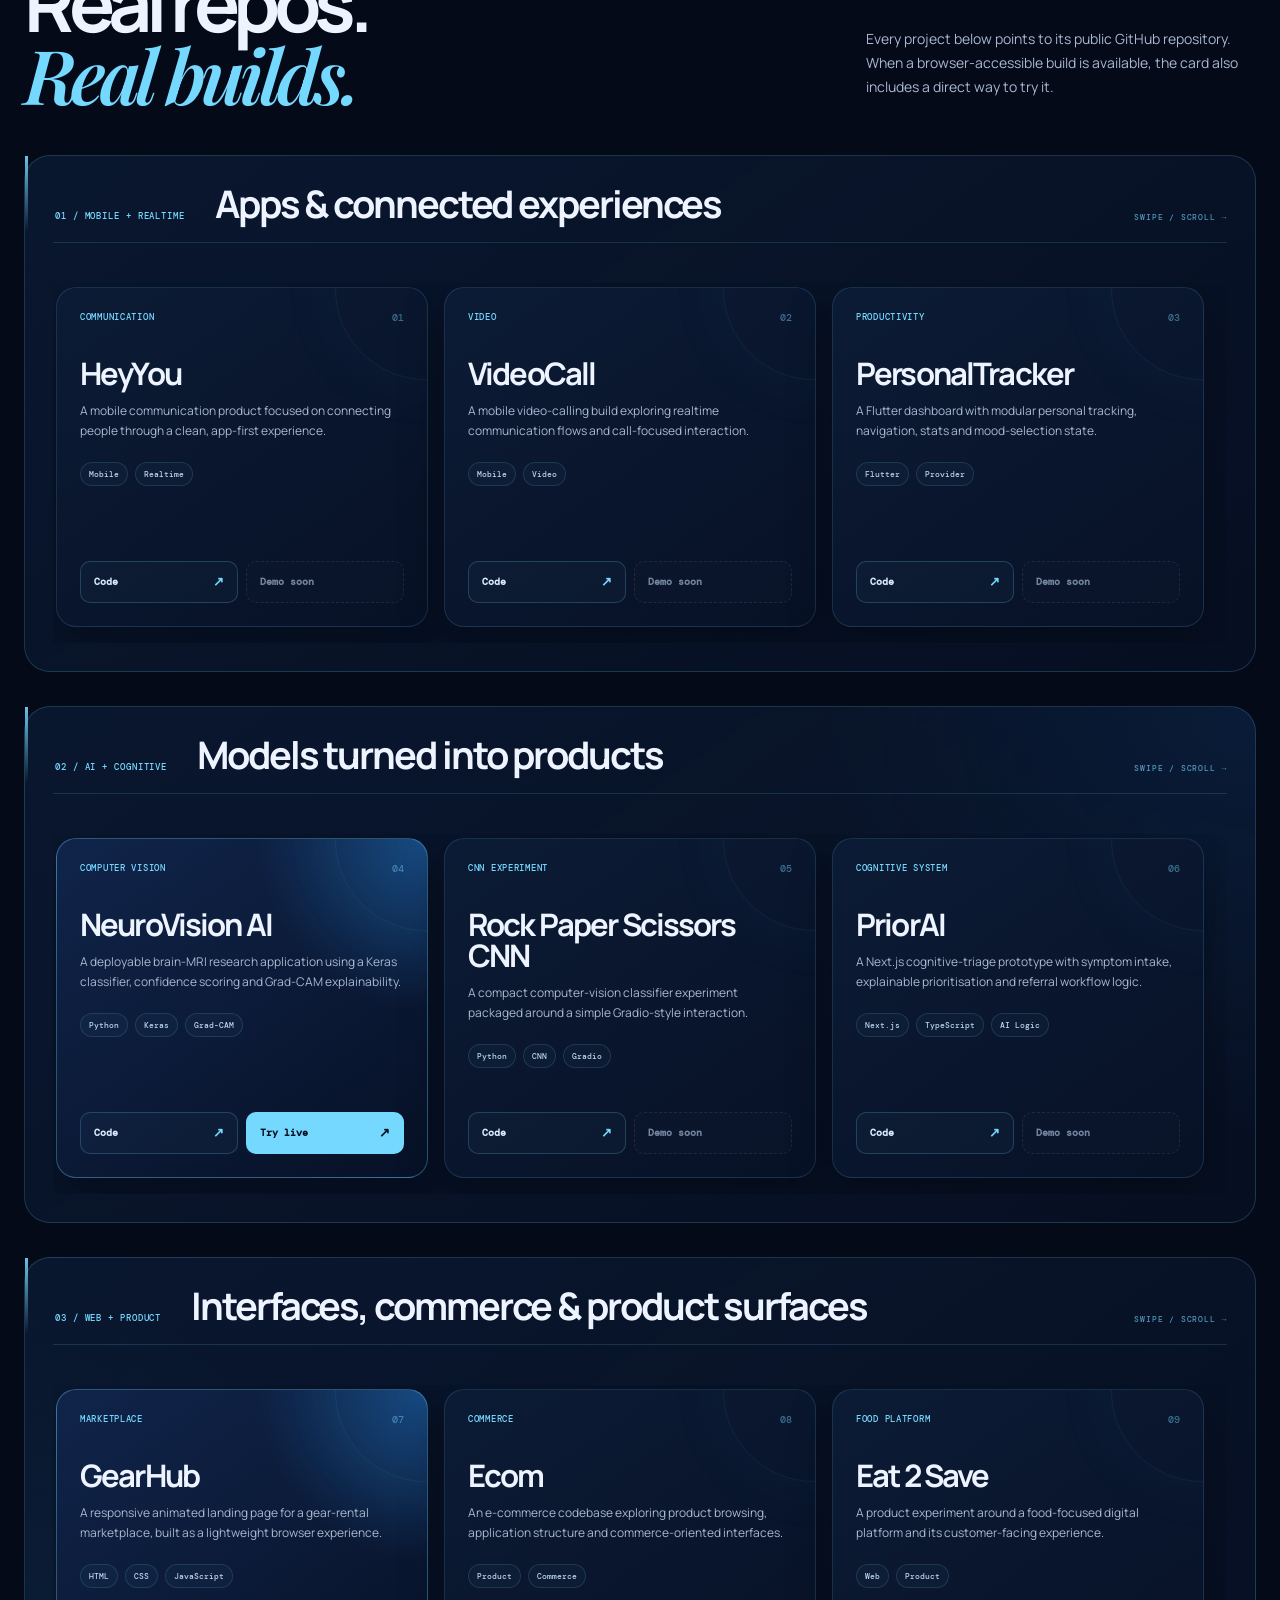
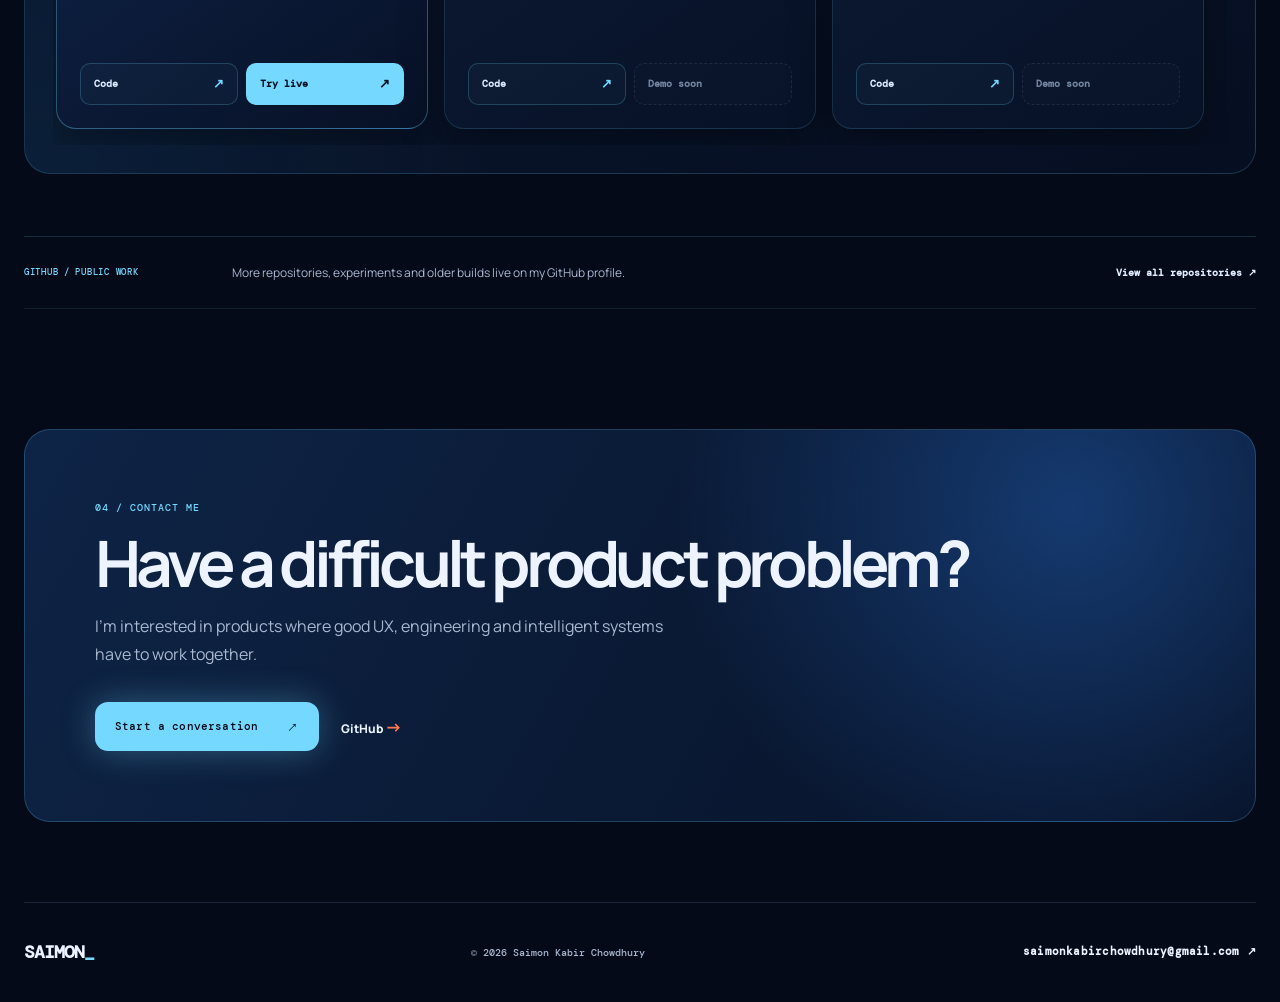
==== commit ec02063e: "Add security recognition links and ranking" ====
--- a/index.html
+++ b/index.html
@@ -117,9 +117,15 @@
           <article class="recognition-panel reveal">
             <div class="recognition-orbit" aria-hidden="true"><span>NF</span></div>
             <div class="panel-label"><span>SECURITY RECOGNITION</span><b>02</b></div>
-            <p class="recognition-kicker">NETFLIX</p>
+            <p class="recognition-kicker">SECURITY RESEARCH</p>
             <h3>Hall of Fame</h3>
-            <p>Recognized for responsibly reporting a security vulnerability — a reminder that careful engineering includes protecting the people who use the product.</p>
+            <p>Recognition for responsible vulnerability disclosure, plus public security-research rankings.</p>
+            <ul class="recognition-list">
+              <li><span>01</span><b>Netflix</b><em>Hall of Fame</em></li>
+              <li><span>02</span><b>Monash University</b><em>Hall of Fame</em></li>
+              <li><span>03</span><a href="https://bugcrowd.com/h/SaimonKabir" target="_blank" rel="noreferrer">Bugcrowd / @SaimonKabir <i>↗</i></a><em>Research profile</em></li>
+              <li><span>04</span><a href="https://hackenproof.com/programs/coinstore?tab=hackers&amp;page=19" target="_blank" rel="noreferrer">Coinstore / HackenProof <i>↗</i></a><em>Rank #72</em></li>
+            </ul>
             <span class="recognition-tag">RESPONSIBLE DISCLOSURE</span>
           </article>
         </div>
--- a/highlights.css
+++ b/highlights.css
@@ -1,5 +1,13 @@
 /* Responsive rules for the learning, recognition and technology showcase. */
 .repo-actions .repo-action-live span{color:#061123}
+.recognition-panel{min-height:535px}
+.recognition-list{position:relative;z-index:1;display:grid;gap:0;margin:20px 0 0;padding:0;list-style:none;border-top:1px solid #75d8ff28}
+.recognition-list li{display:grid;grid-template-columns:26px minmax(0,1fr) auto;gap:9px;align-items:center;padding:10px 0;border-bottom:1px solid #75d8ff1c}
+.recognition-list span{color:#9de8ff;font:500 8px "DM Mono",monospace}
+.recognition-list b,.recognition-list a{min-width:0;color:#eaf7ff;font:600 11px Manrope,Arial,sans-serif;text-decoration:none}
+.recognition-list a{transition:color .2s ease}.recognition-list a:hover{color:#9de8ff}
+.recognition-list i{color:#9de8ff;font-style:normal}
+.recognition-list em{color:#8fa9c5;font:500 8px "DM Mono",monospace;font-style:normal;text-align:right;white-space:nowrap}
 
 @media(max-width:980px){
   .highlights-heading{grid-template-columns:1fr;gap:20px}
@@ -8,7 +16,7 @@
   .highlights-heading>p{max-width:580px}
   .highlights-grid{grid-template-columns:1fr}
   .learning-panel,.recognition-panel{min-height:0}
-  .recognition-panel{min-height:360px}
+  .recognition-panel{min-height:500px}
 }
 
 @media(max-width:620px){
@@ -22,11 +30,14 @@
   .course-item{grid-template-columns:38px 1fr;gap:10px;padding:17px 0}
   .course-item h3{font-size:19px}
   .course-item p,.recognition-panel>p{font-size:11px}
-  .recognition-panel{min-height:350px}
+  .recognition-panel{min-height:455px}
   .recognition-panel .panel-label{top:22px;left:22px;right:22px}
   .recognition-orbit{right:-47px;top:-46px;width:170px;height:170px}
   .recognition-orbit:before{width:118px;height:118px}
   .recognition-panel h3{font-size:50px}
+  .recognition-list{margin-top:15px}
+  .recognition-list li{grid-template-columns:21px minmax(0,1fr);gap:7px;padding:8px 0}
+  .recognition-list em{grid-column:2;text-align:left;font-size:7px}
   .technology-rail{margin-top:10px;border-radius:18px;padding-top:20px}
   .technology-rail-head{display:block;padding:0 22px 17px}
   .technology-rail-head p{margin-top:8px;font-size:11px;line-height:1.55}
@@ -34,6 +45,11 @@
   .technology{min-width:126px;height:46px;padding:0 11px;font-size:9px}
   .technology img{width:22px;height:22px}
   .technology-track{animation-duration:24s}
+  .projects-home .repo-card-grid{display:flex;gap:12px;overflow-x:auto;padding:0 1px 12px;scroll-snap-type:x mandatory;scrollbar-width:thin;scrollbar-color:#75d8ff75 transparent;-webkit-overflow-scrolling:touch}
+  .projects-home .repo-card{flex:0 0 min(82vw,330px);min-height:330px;scroll-snap-align:start}
+  .technology-window{overflow-x:auto;scroll-snap-type:x mandatory;scrollbar-width:thin;scrollbar-color:#75d8ff75 transparent;-webkit-overflow-scrolling:touch}
+  .technology-track{animation-play-state:paused}
+  .technology-set{scroll-snap-align:start}
 }
 
 @media(prefers-reduced-motion:reduce){
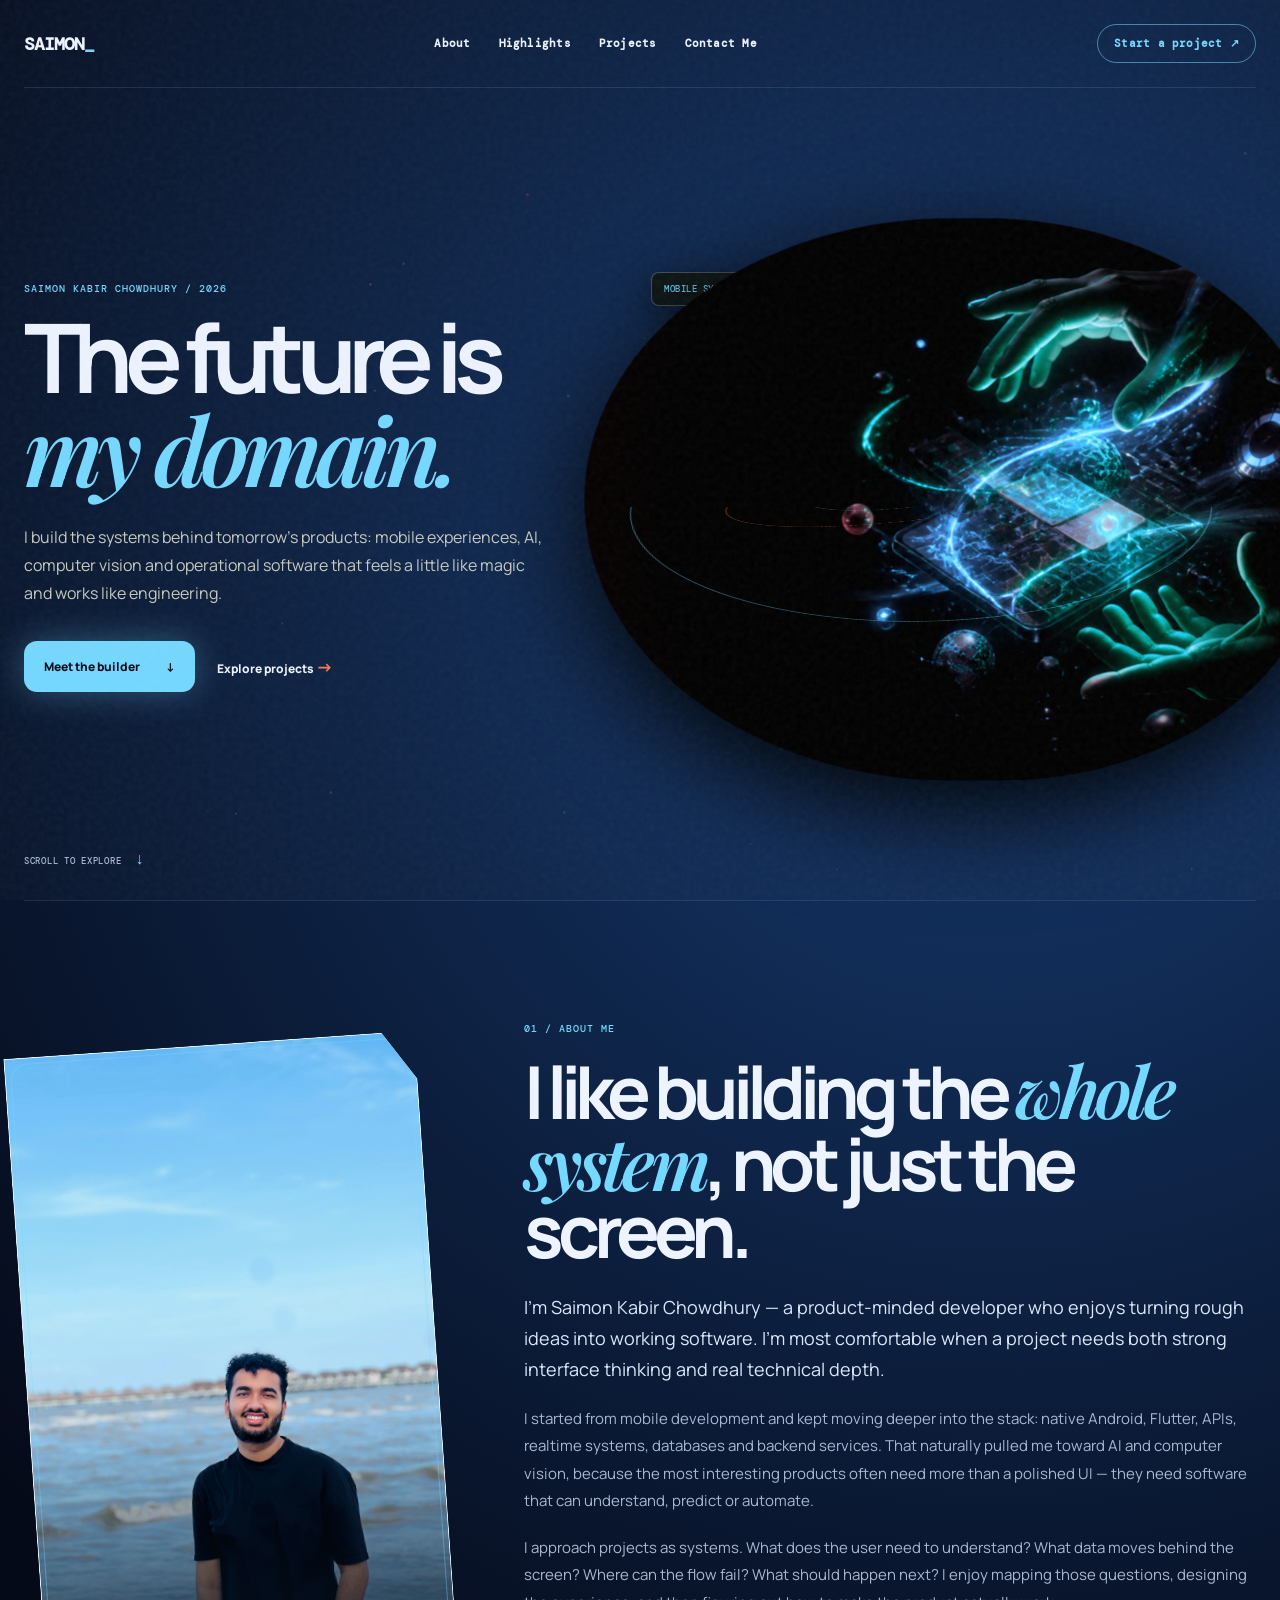
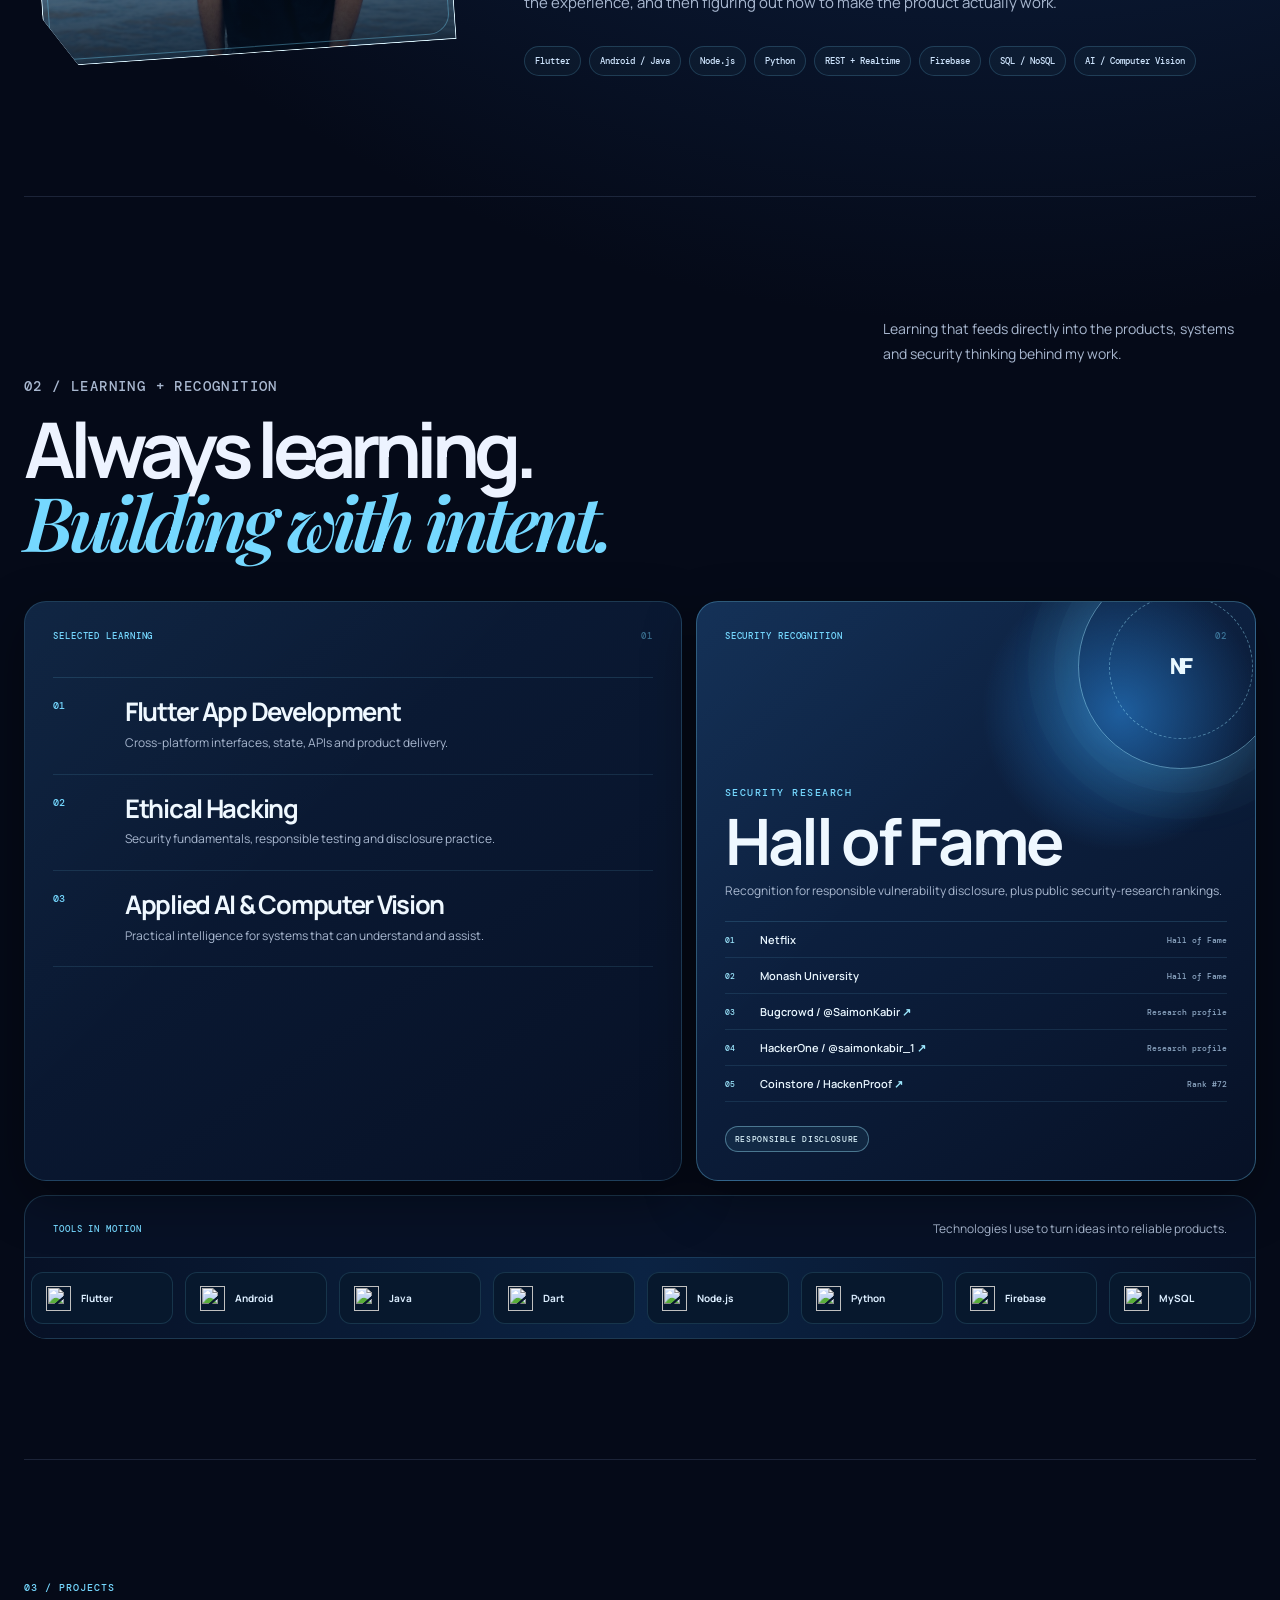
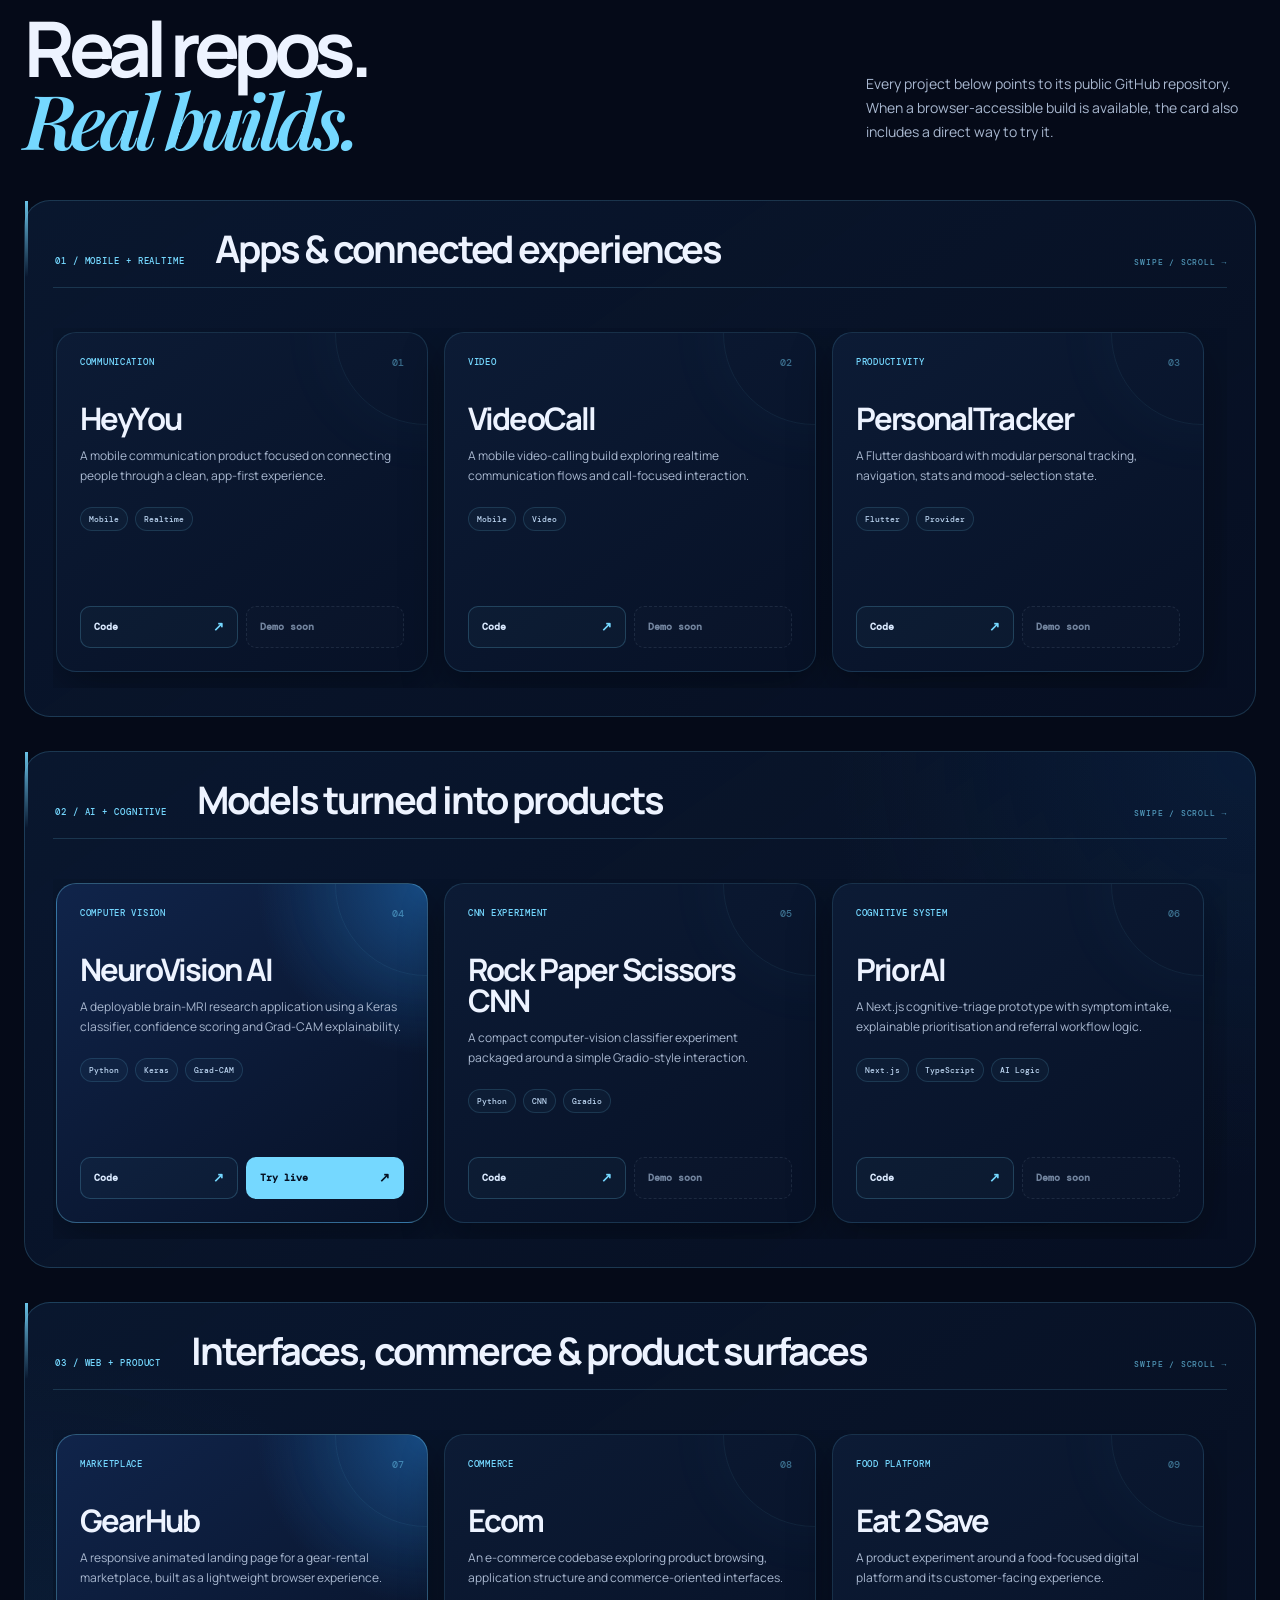
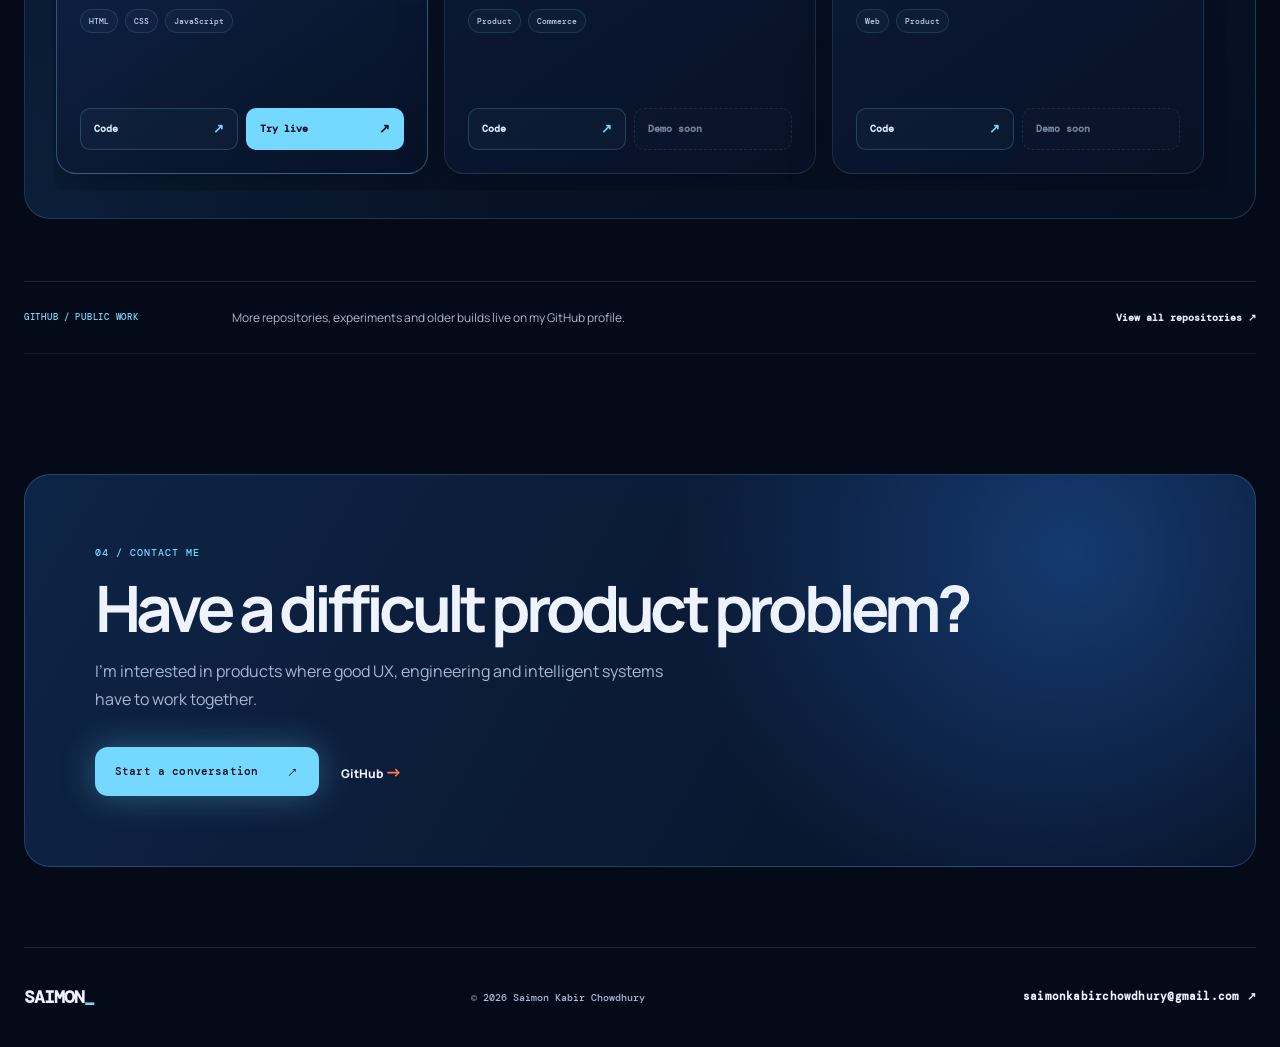
==== commit 4a221d49: "Add HackerOne security profile" ====
--- a/index.html
+++ b/index.html
@@ -124,7 +124,8 @@
               <li><span>01</span><b>Netflix</b><em>Hall of Fame</em></li>
               <li><span>02</span><b>Monash University</b><em>Hall of Fame</em></li>
               <li><span>03</span><a href="https://bugcrowd.com/h/SaimonKabir" target="_blank" rel="noreferrer">Bugcrowd / @SaimonKabir <i>↗</i></a><em>Research profile</em></li>
-              <li><span>04</span><a href="https://hackenproof.com/programs/coinstore?tab=hackers&amp;page=19" target="_blank" rel="noreferrer">Coinstore / HackenProof <i>↗</i></a><em>Rank #72</em></li>
+              <li><span>04</span><a href="https://hackerone.com/saimonkabir_1" target="_blank" rel="noreferrer">HackerOne / @saimonkabir_1 <i>↗</i></a><em>Research profile</em></li>
+              <li><span>05</span><a href="https://hackenproof.com/programs/coinstore?tab=hackers&amp;page=19" target="_blank" rel="noreferrer">Coinstore / HackenProof <i>↗</i></a><em>Rank #72</em></li>
             </ul>
             <span class="recognition-tag">RESPONSIBLE DISCLOSURE</span>
           </article>
--- a/highlights.css
+++ b/highlights.css
@@ -1,6 +1,6 @@
 /* Responsive rules for the learning, recognition and technology showcase. */
 .repo-actions .repo-action-live span{color:#061123}
-.recognition-panel{min-height:535px}
+.recognition-panel{min-height:580px}
 .recognition-list{position:relative;z-index:1;display:grid;gap:0;margin:20px 0 0;padding:0;list-style:none;border-top:1px solid #75d8ff28}
 .recognition-list li{display:grid;grid-template-columns:26px minmax(0,1fr) auto;gap:9px;align-items:center;padding:10px 0;border-bottom:1px solid #75d8ff1c}
 .recognition-list span{color:#9de8ff;font:500 8px "DM Mono",monospace}
@@ -9,6 +9,12 @@
 .recognition-list i{color:#9de8ff;font-style:normal}
 .recognition-list em{color:#8fa9c5;font:500 8px "DM Mono",monospace;font-style:normal;text-align:right;white-space:nowrap}
 
+/* Cards must allow a horizontal gesture to reach their scroll rail on touch devices. */
+@media (hover:none),(pointer:coarse){
+  .repo-card-grid,.repo-card-grid .repo-card{touch-action:pan-x pan-y pinch-zoom!important}
+  .repo-card-grid{overscroll-behavior-x:contain}
+}
+
 @media(max-width:980px){
   .highlights-heading{grid-template-columns:1fr;gap:20px}
   .highlights-heading .eyebrow,.highlights-heading h2,.highlights-heading>p{grid-column:auto;grid-row:auto}
@@ -16,7 +22,7 @@
   .highlights-heading>p{max-width:580px}
   .highlights-grid{grid-template-columns:1fr}
   .learning-panel,.recognition-panel{min-height:0}
-  .recognition-panel{min-height:500px}
+  .recognition-panel{min-height:545px}
 }
 
 @media(max-width:620px){
@@ -30,7 +36,7 @@
   .course-item{grid-template-columns:38px 1fr;gap:10px;padding:17px 0}
   .course-item h3{font-size:19px}
   .course-item p,.recognition-panel>p{font-size:11px}
-  .recognition-panel{min-height:455px}
+  .recognition-panel{min-height:510px}
   .recognition-panel .panel-label{top:22px;left:22px;right:22px}
   .recognition-orbit{right:-47px;top:-46px;width:170px;height:170px}
   .recognition-orbit:before{width:118px;height:118px}
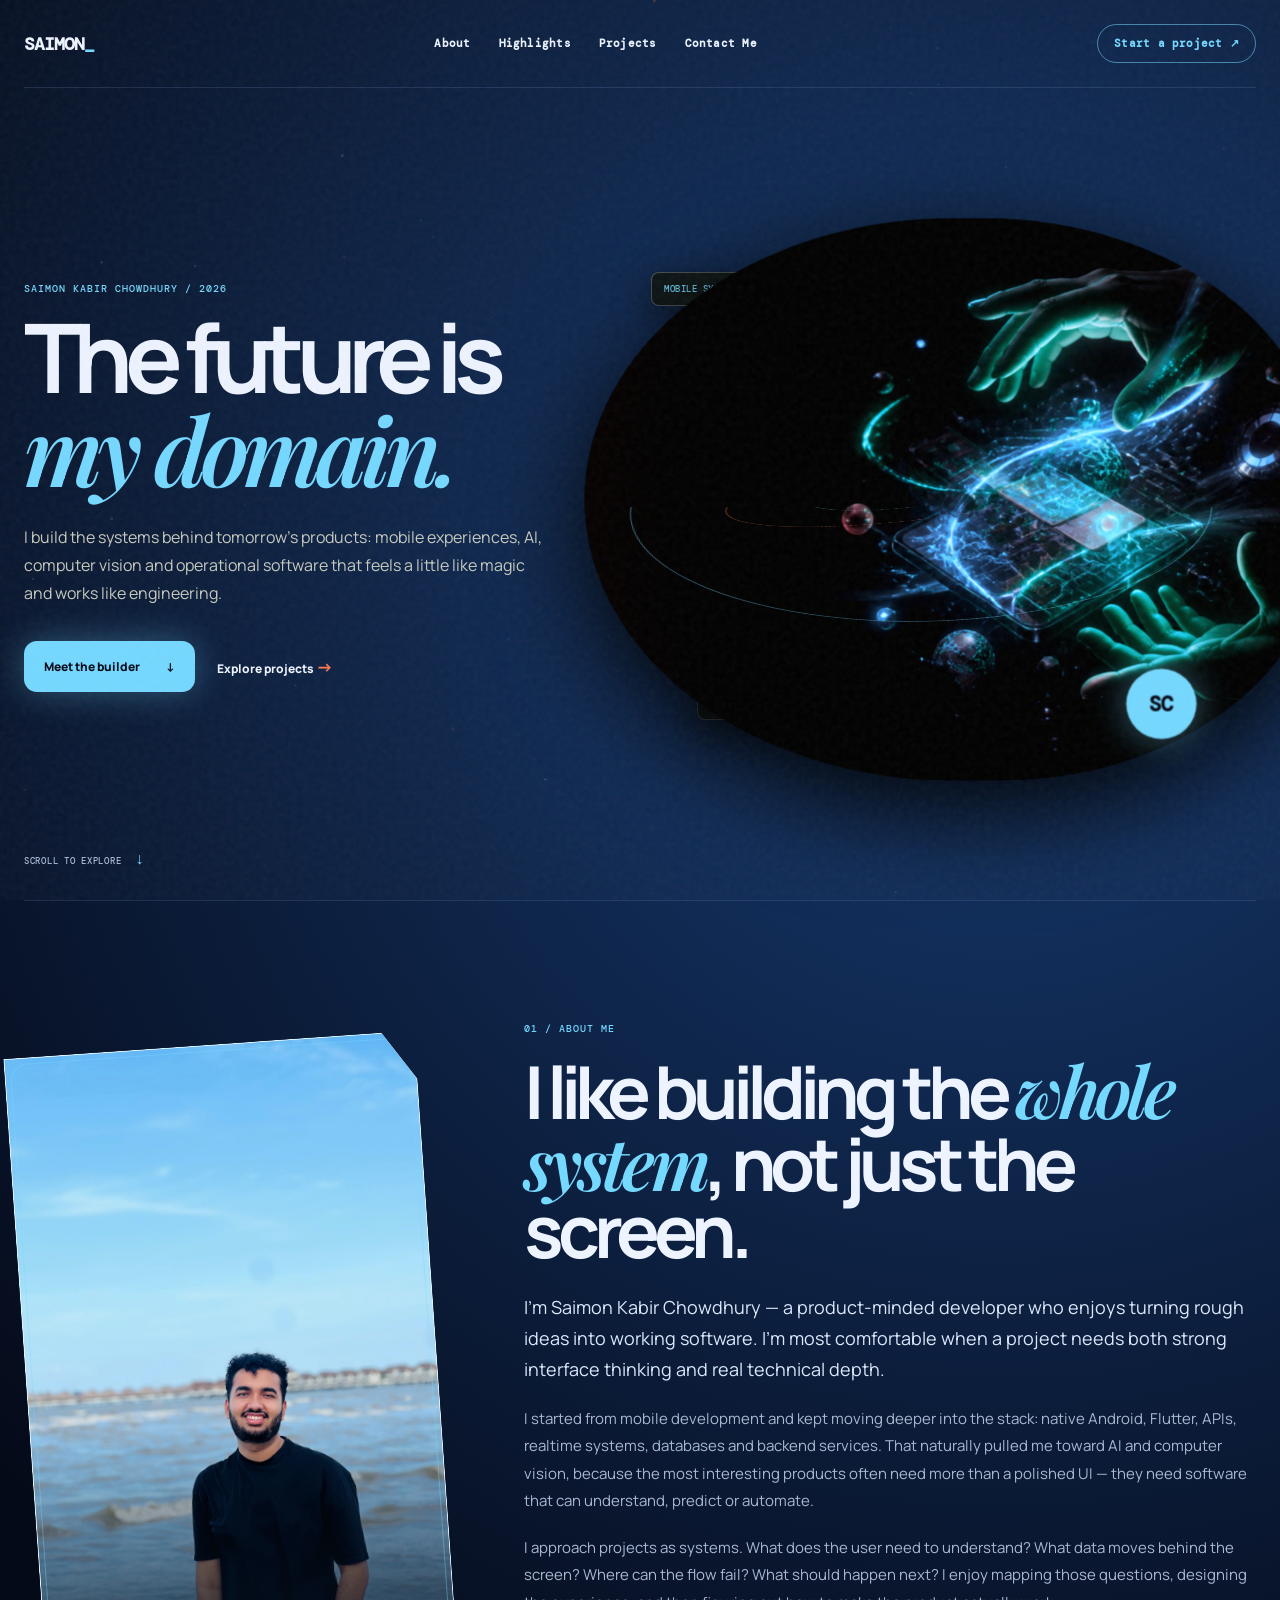
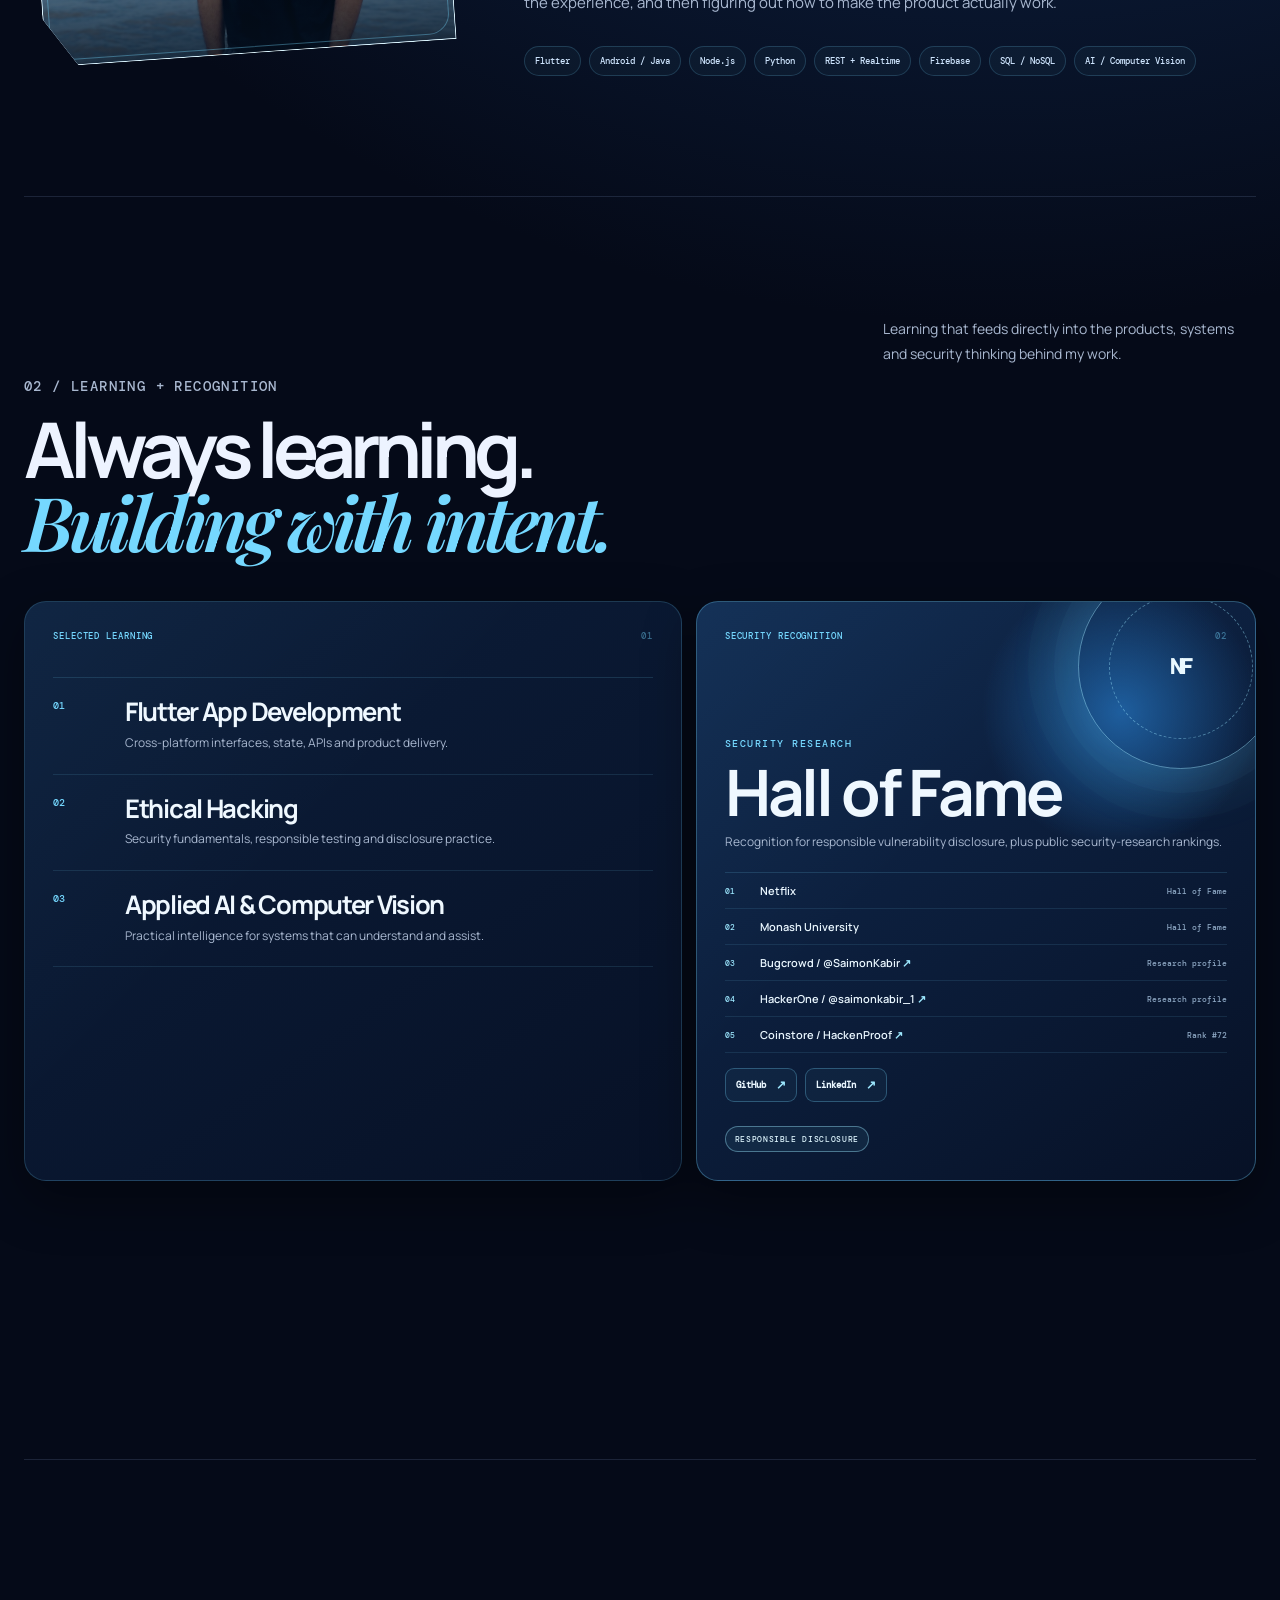
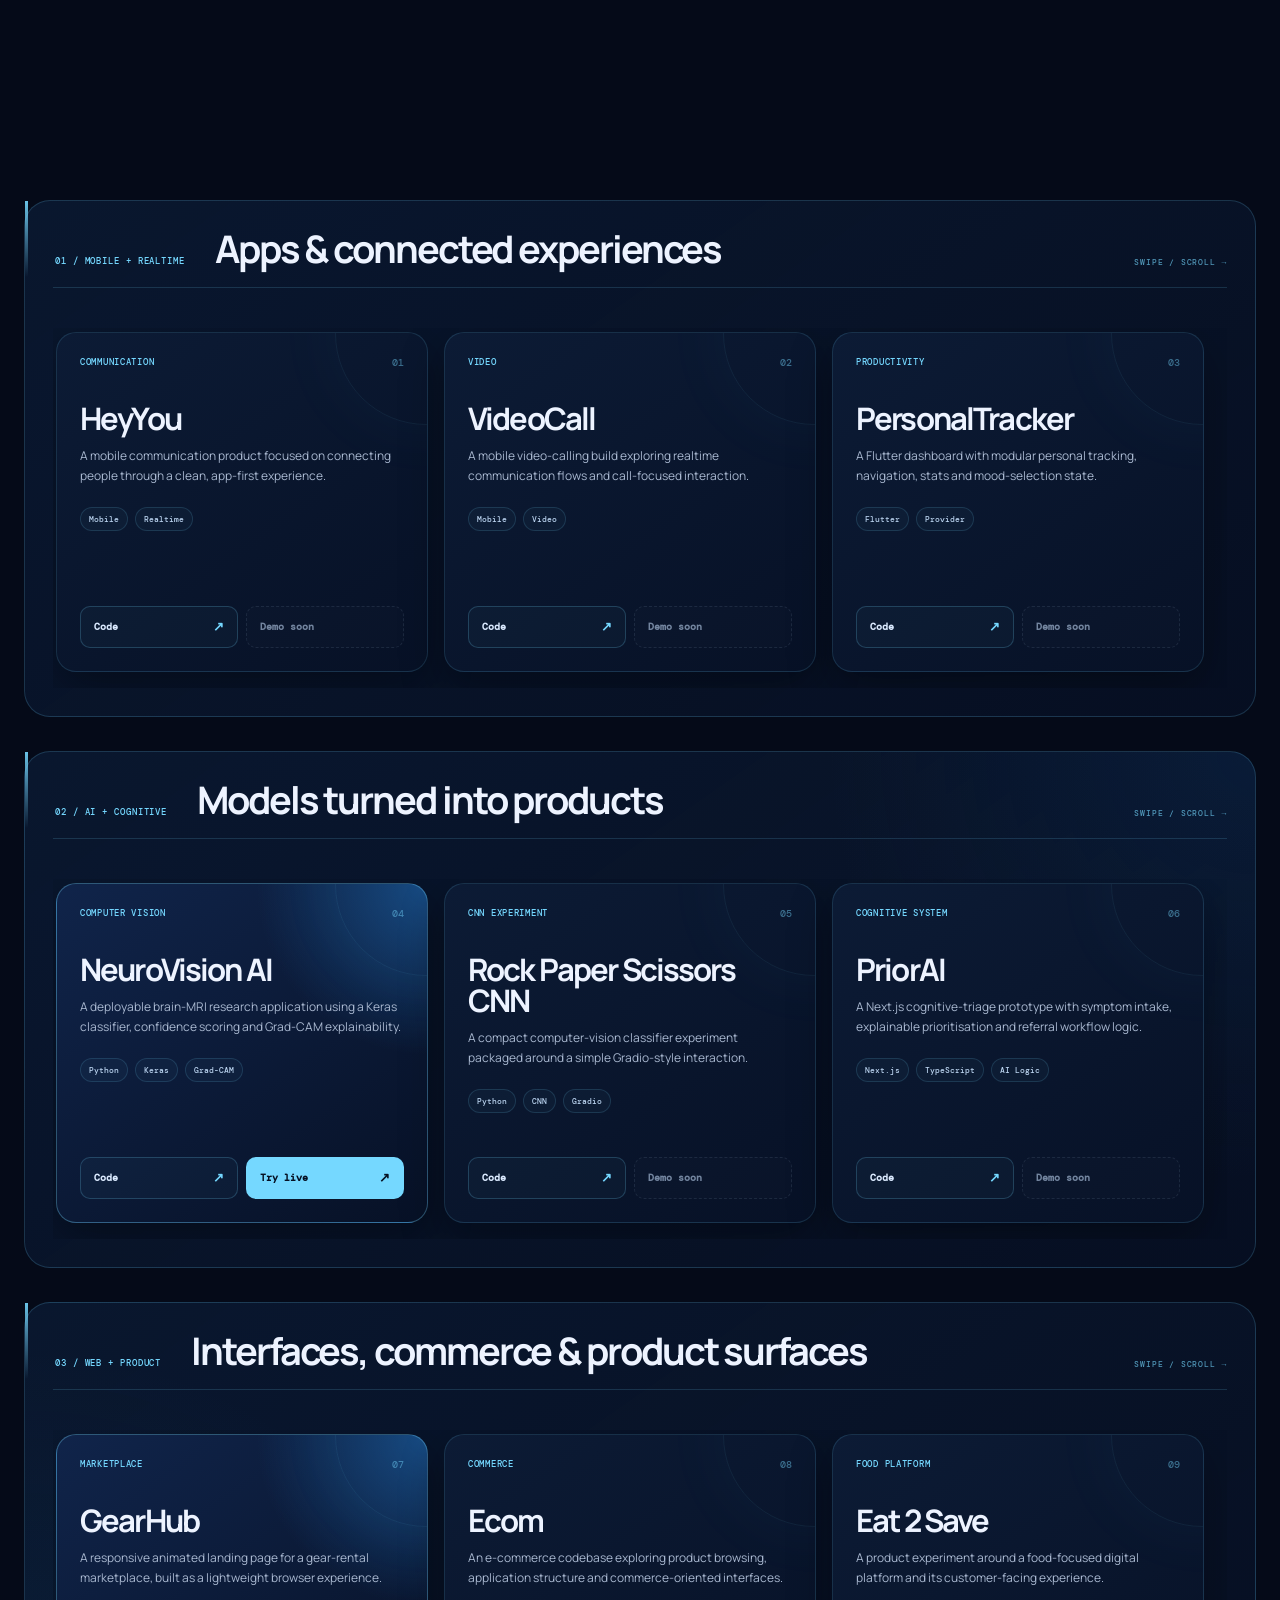
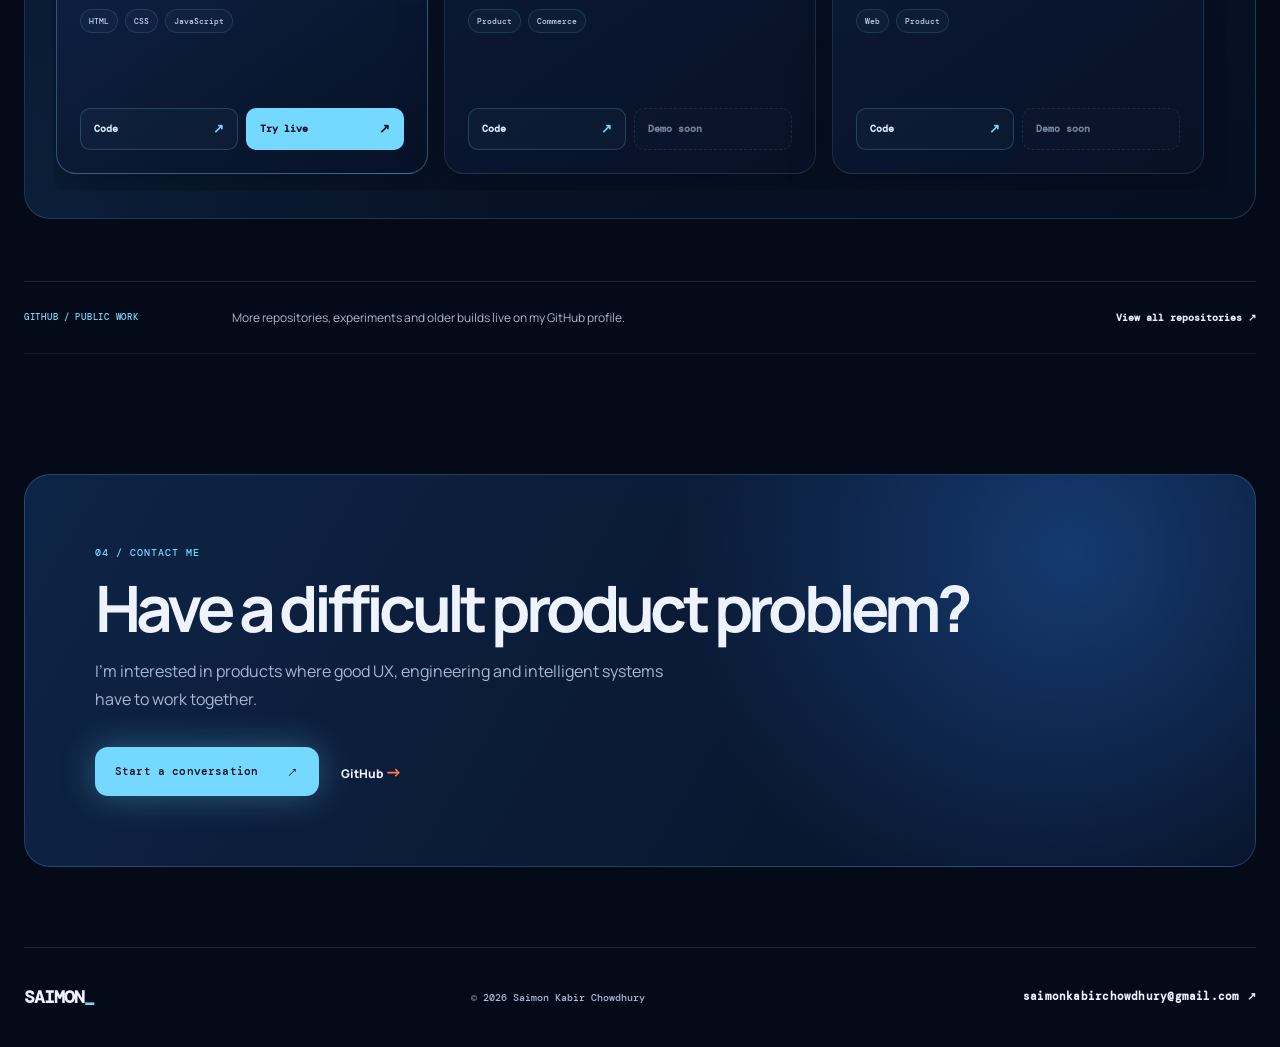
==== commit d78bc3eb: "Add GitHub and LinkedIn profile links" ====
--- a/index.html
+++ b/index.html
@@ -127,6 +127,10 @@
               <li><span>04</span><a href="https://hackerone.com/saimonkabir_1" target="_blank" rel="noreferrer">HackerOne / @saimonkabir_1 <i>↗</i></a><em>Research profile</em></li>
               <li><span>05</span><a href="https://hackenproof.com/programs/coinstore?tab=hackers&amp;page=19" target="_blank" rel="noreferrer">Coinstore / HackenProof <i>↗</i></a><em>Rank #72</em></li>
             </ul>
+            <div class="profile-links" aria-label="Professional profiles">
+              <a href="https://github.com/SaimonKabirChowdhury" target="_blank" rel="noreferrer">GitHub <span>↗</span></a>
+              <a href="https://linkedin.com/in/SaimonK" target="_blank" rel="noreferrer">LinkedIn <span>↗</span></a>
+            </div>
             <span class="recognition-tag">RESPONSIBLE DISCLOSURE</span>
           </article>
         </div>
--- a/highlights.css
+++ b/highlights.css
@@ -8,6 +8,9 @@
 .recognition-list a{transition:color .2s ease}.recognition-list a:hover{color:#9de8ff}
 .recognition-list i{color:#9de8ff;font-style:normal}
 .recognition-list em{color:#8fa9c5;font:500 8px "DM Mono",monospace;font-style:normal;text-align:right;white-space:nowrap}
+.profile-links{position:relative;z-index:1;display:flex;gap:8px;margin-top:15px}
+.profile-links a{display:inline-flex;align-items:center;gap:10px;padding:8px 10px;border:1px solid #75d8ff4a;border-radius:9px;color:#eaf7ff;background:#75d8ff0b;font:600 9px "DM Mono",monospace;text-decoration:none;transition:background .2s ease,border-color .2s ease,color .2s ease}
+.profile-links a:hover{border-color:#9de8ff;background:#75d8ff1a;color:#9de8ff}.profile-links span{color:#9de8ff;font-size:12px}
 
 /* Cards must allow a horizontal gesture to reach their scroll rail on touch devices. */
 @media (hover:none),(pointer:coarse){
@@ -22,7 +25,7 @@
   .highlights-heading>p{max-width:580px}
   .highlights-grid{grid-template-columns:1fr}
   .learning-panel,.recognition-panel{min-height:0}
-  .recognition-panel{min-height:545px}
+  .recognition-panel{min-height:585px}
 }
 
 @media(max-width:620px){
@@ -36,7 +39,7 @@
   .course-item{grid-template-columns:38px 1fr;gap:10px;padding:17px 0}
   .course-item h3{font-size:19px}
   .course-item p,.recognition-panel>p{font-size:11px}
-  .recognition-panel{min-height:510px}
+  .recognition-panel{min-height:555px}
   .recognition-panel .panel-label{top:22px;left:22px;right:22px}
   .recognition-orbit{right:-47px;top:-46px;width:170px;height:170px}
   .recognition-orbit:before{width:118px;height:118px}
@@ -44,6 +47,8 @@
   .recognition-list{margin-top:15px}
   .recognition-list li{grid-template-columns:21px minmax(0,1fr);gap:7px;padding:8px 0}
   .recognition-list em{grid-column:2;text-align:left;font-size:7px}
+  .profile-links{margin-top:12px}
+  .profile-links a{padding:8px 9px;font-size:8px}
   .technology-rail{margin-top:10px;border-radius:18px;padding-top:20px}
   .technology-rail-head{display:block;padding:0 22px 17px}
   .technology-rail-head p{margin-top:8px;font-size:11px;line-height:1.55}
